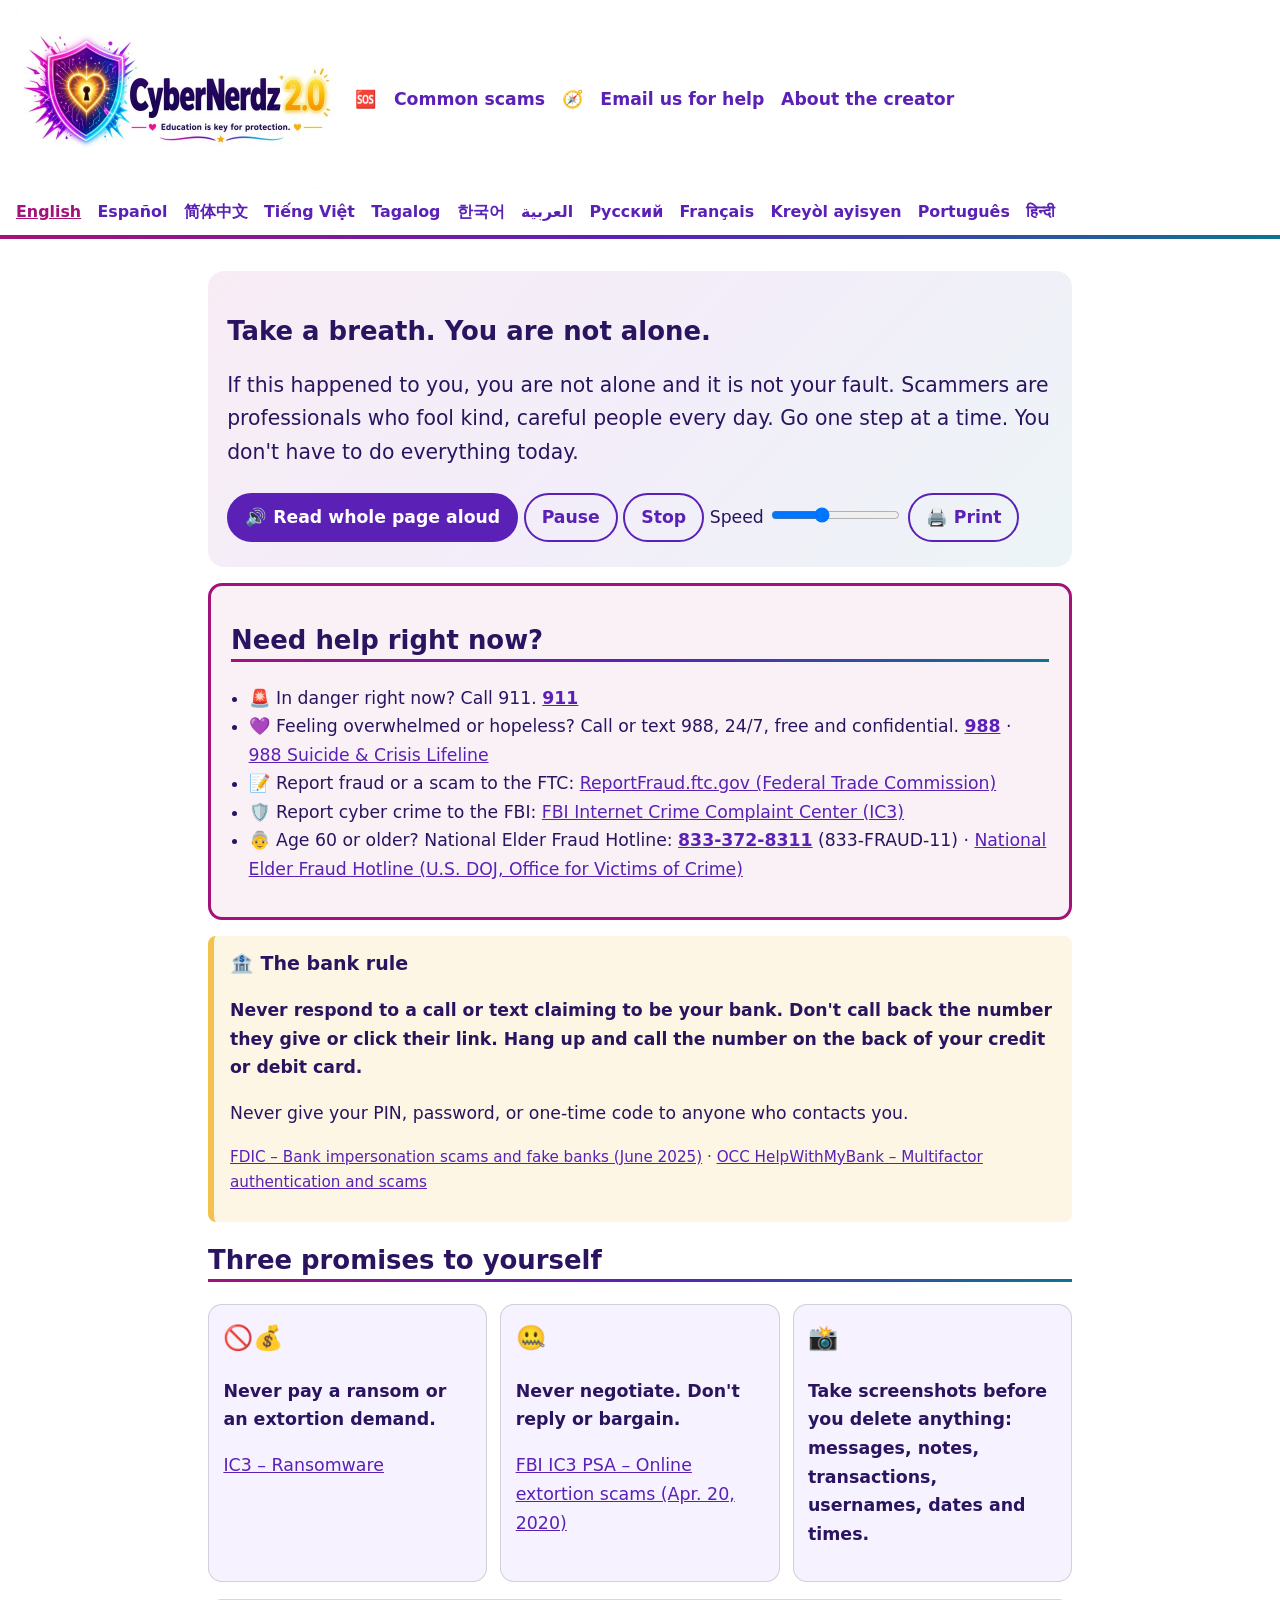
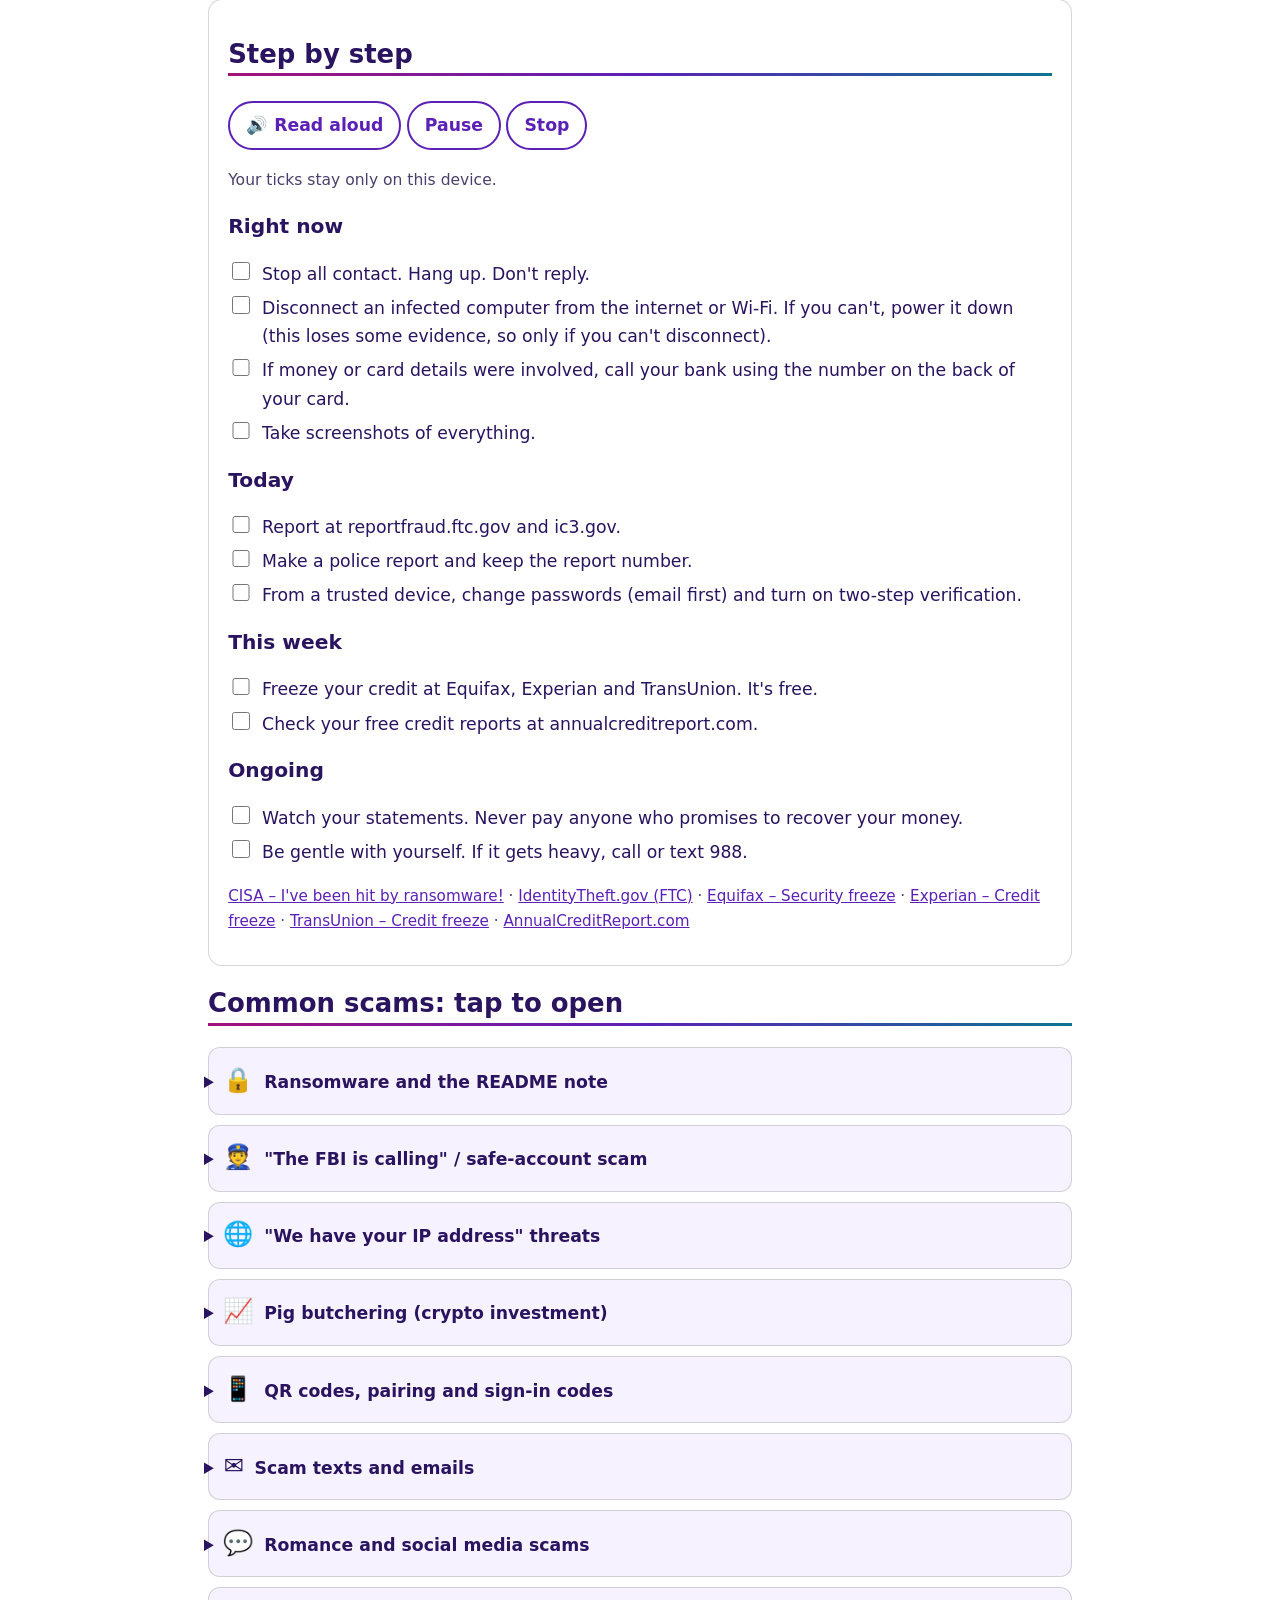
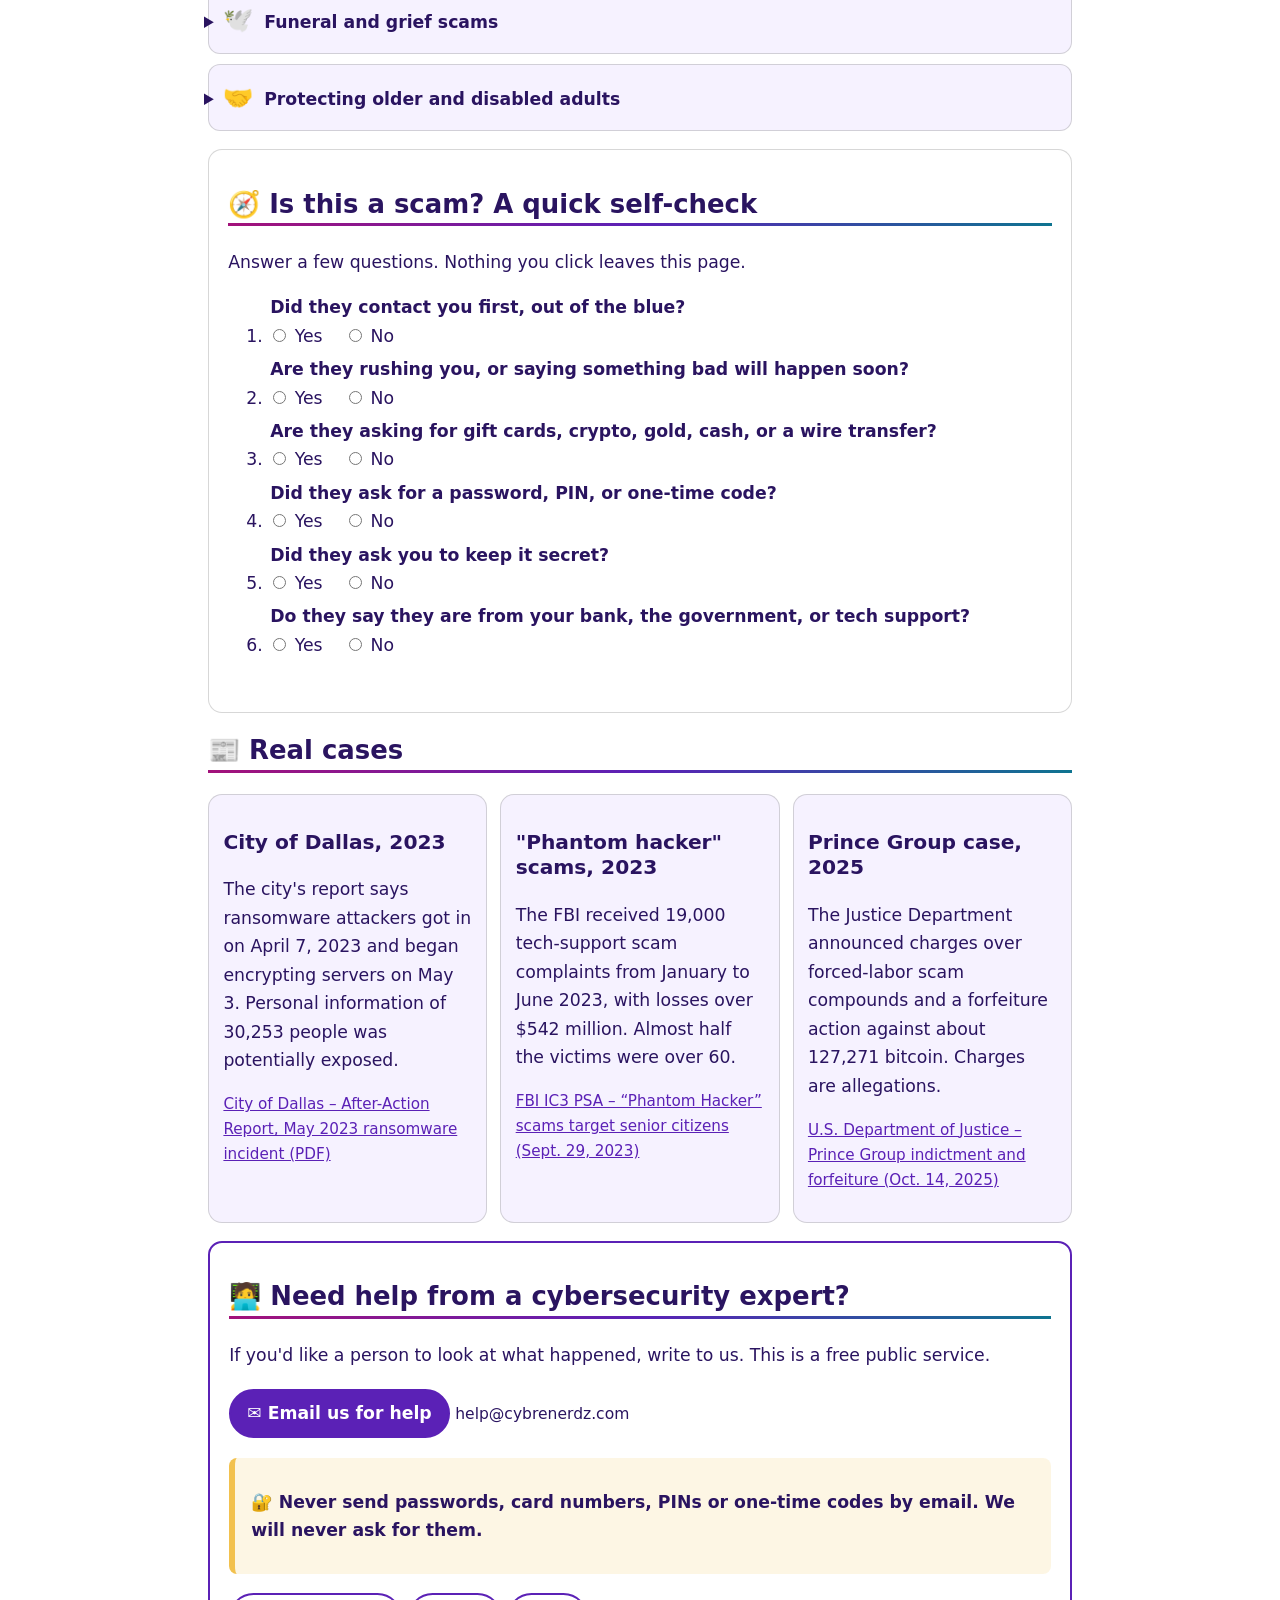
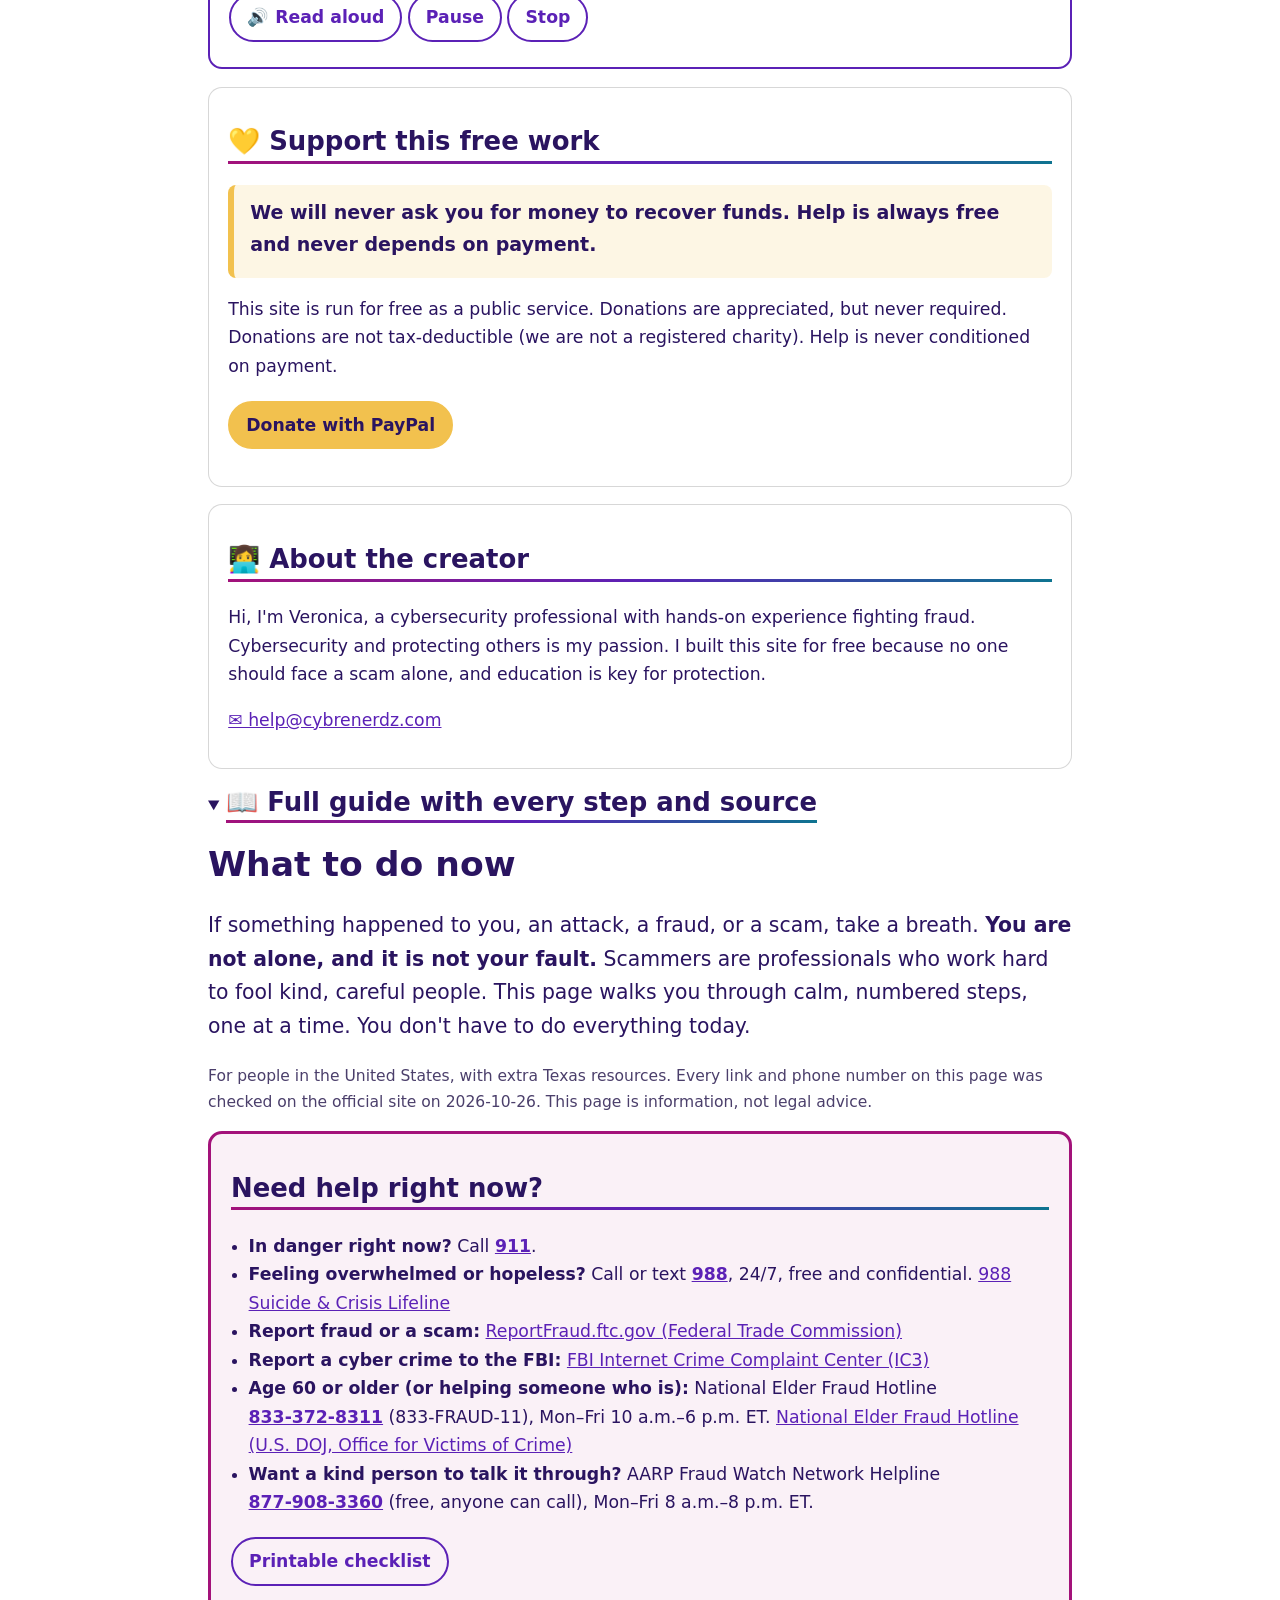
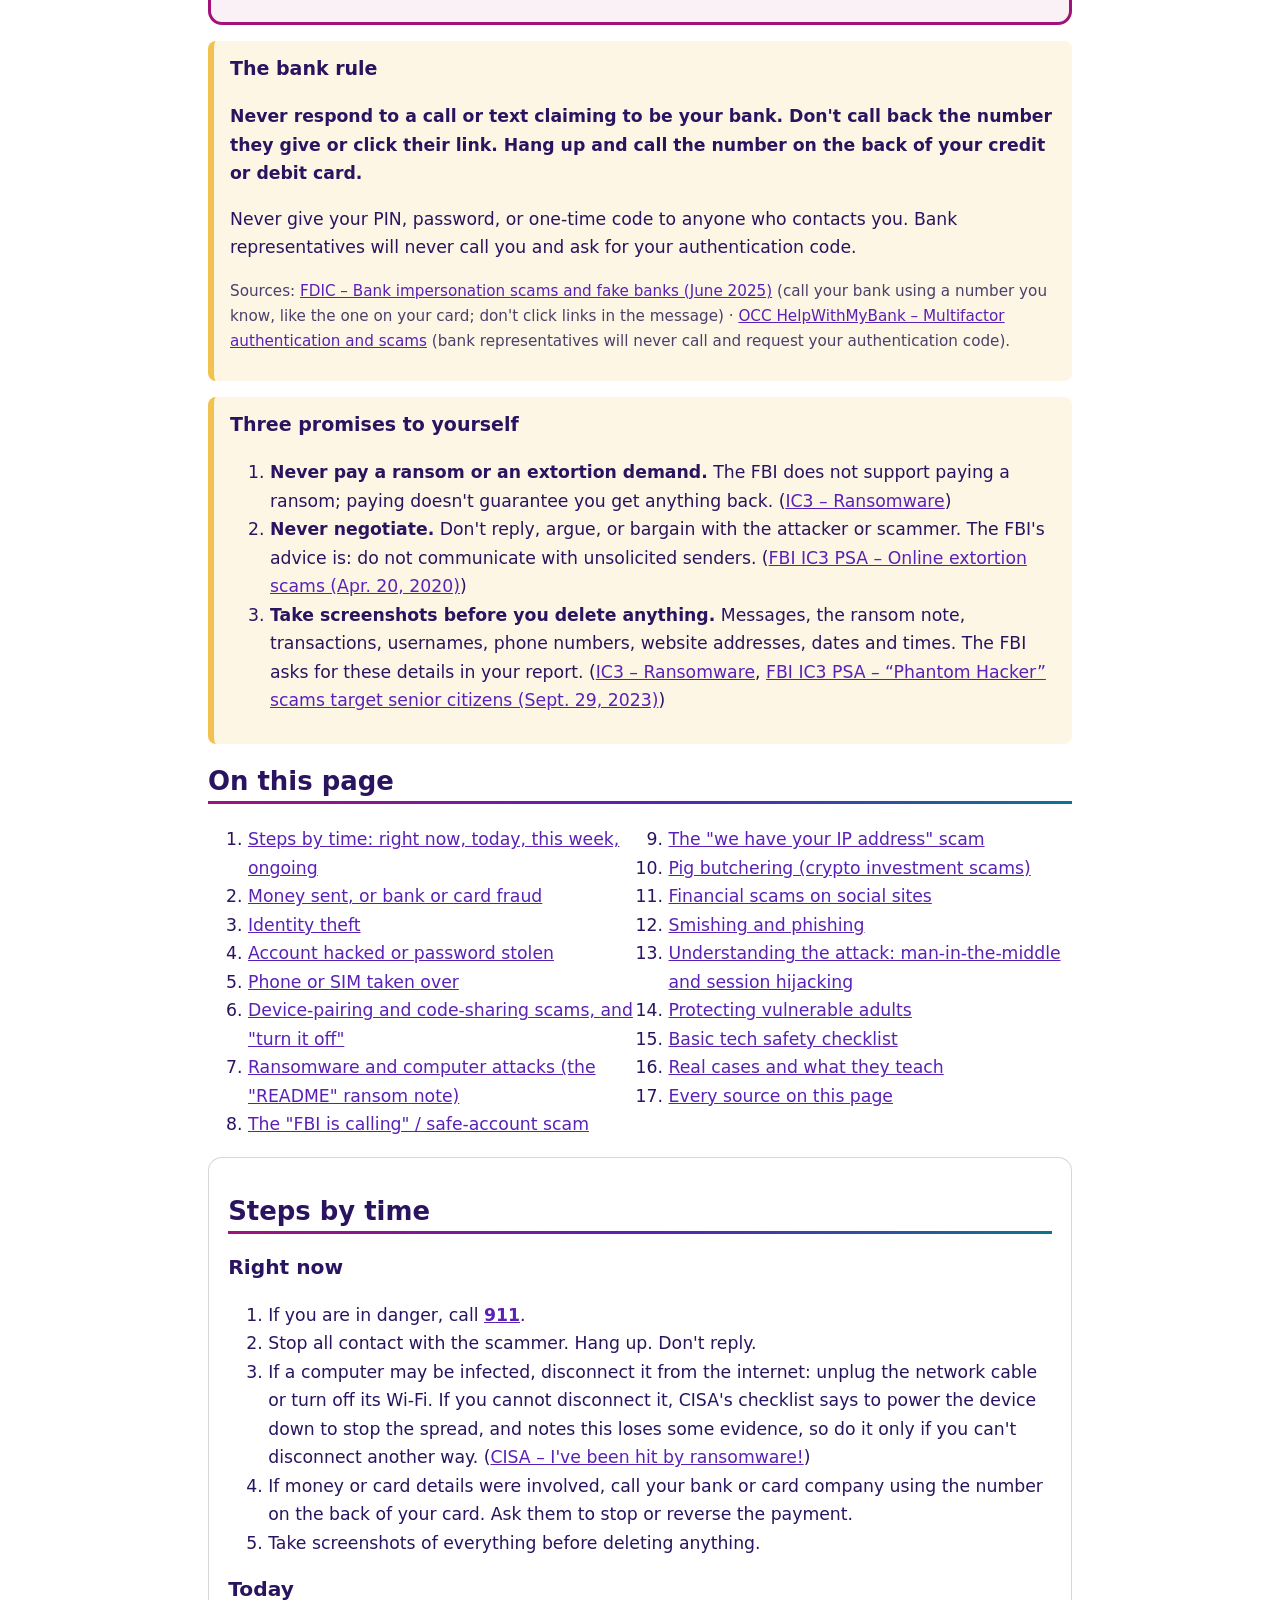
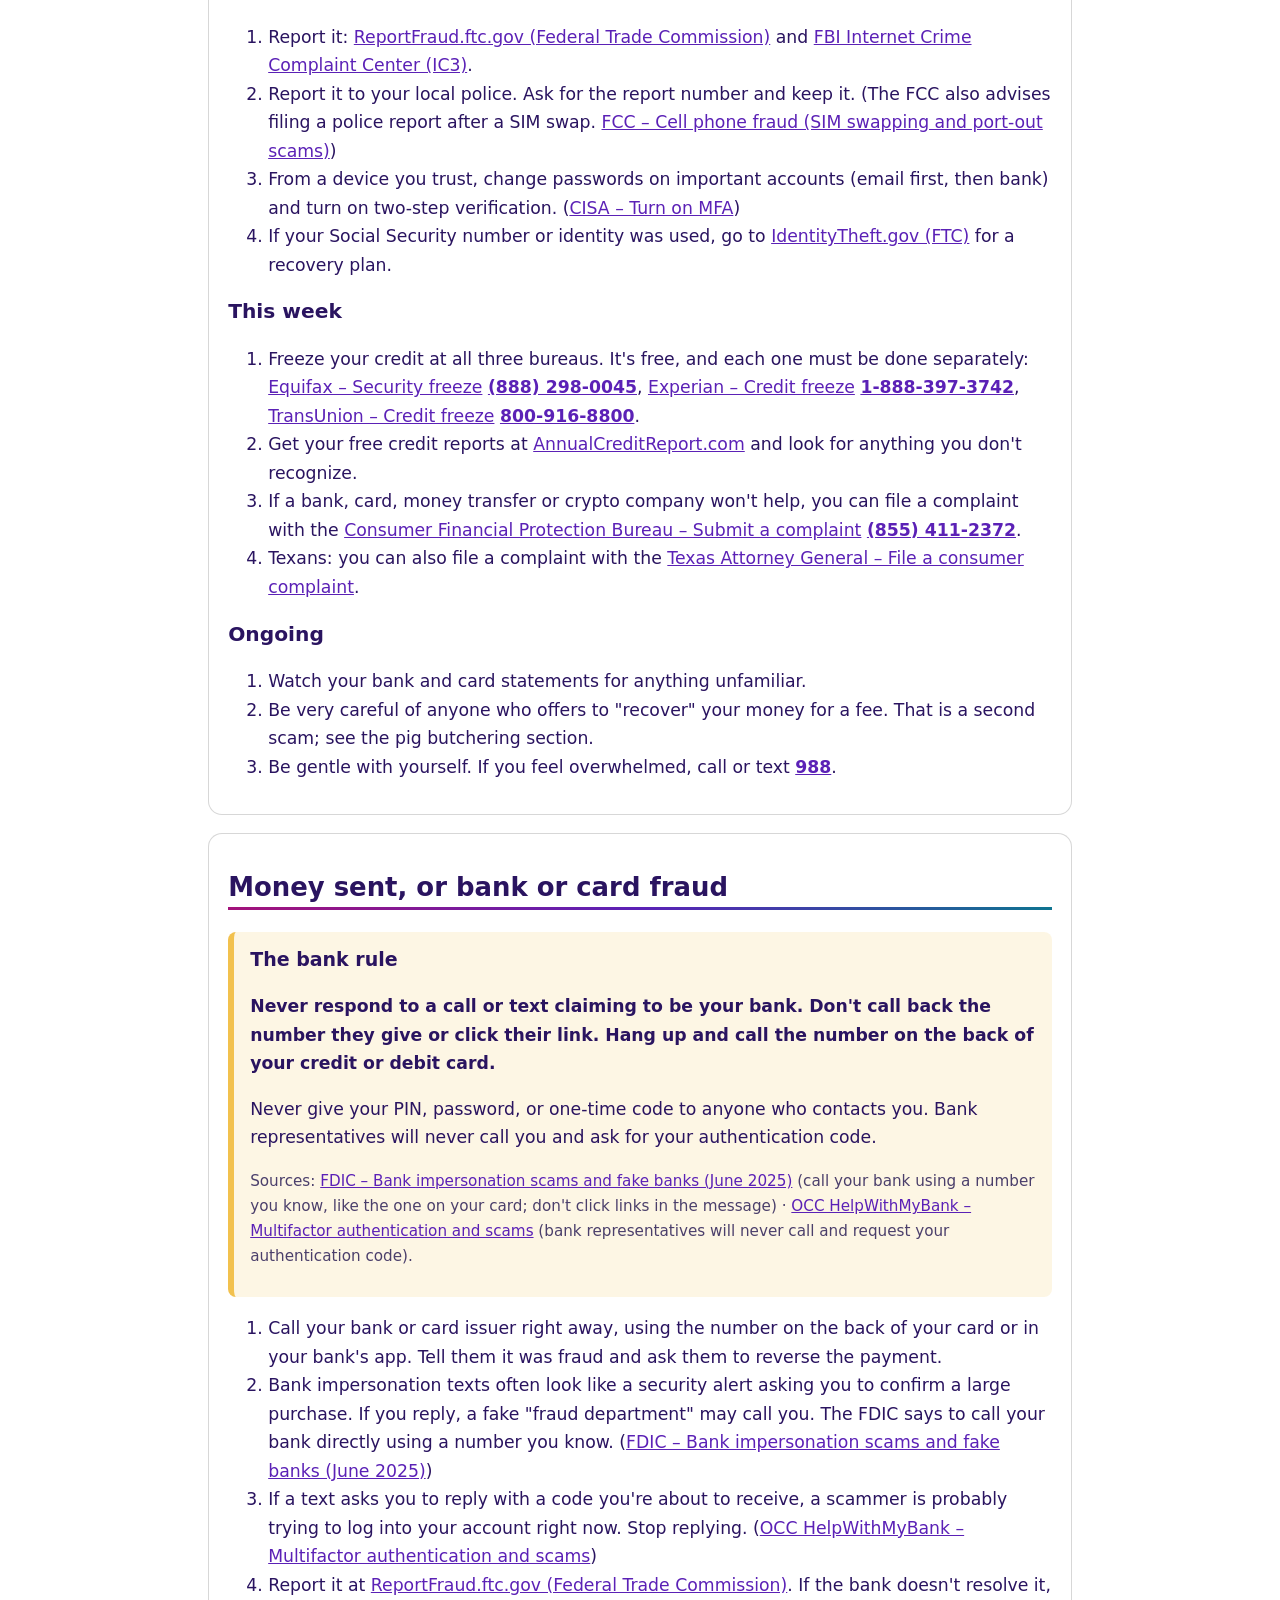
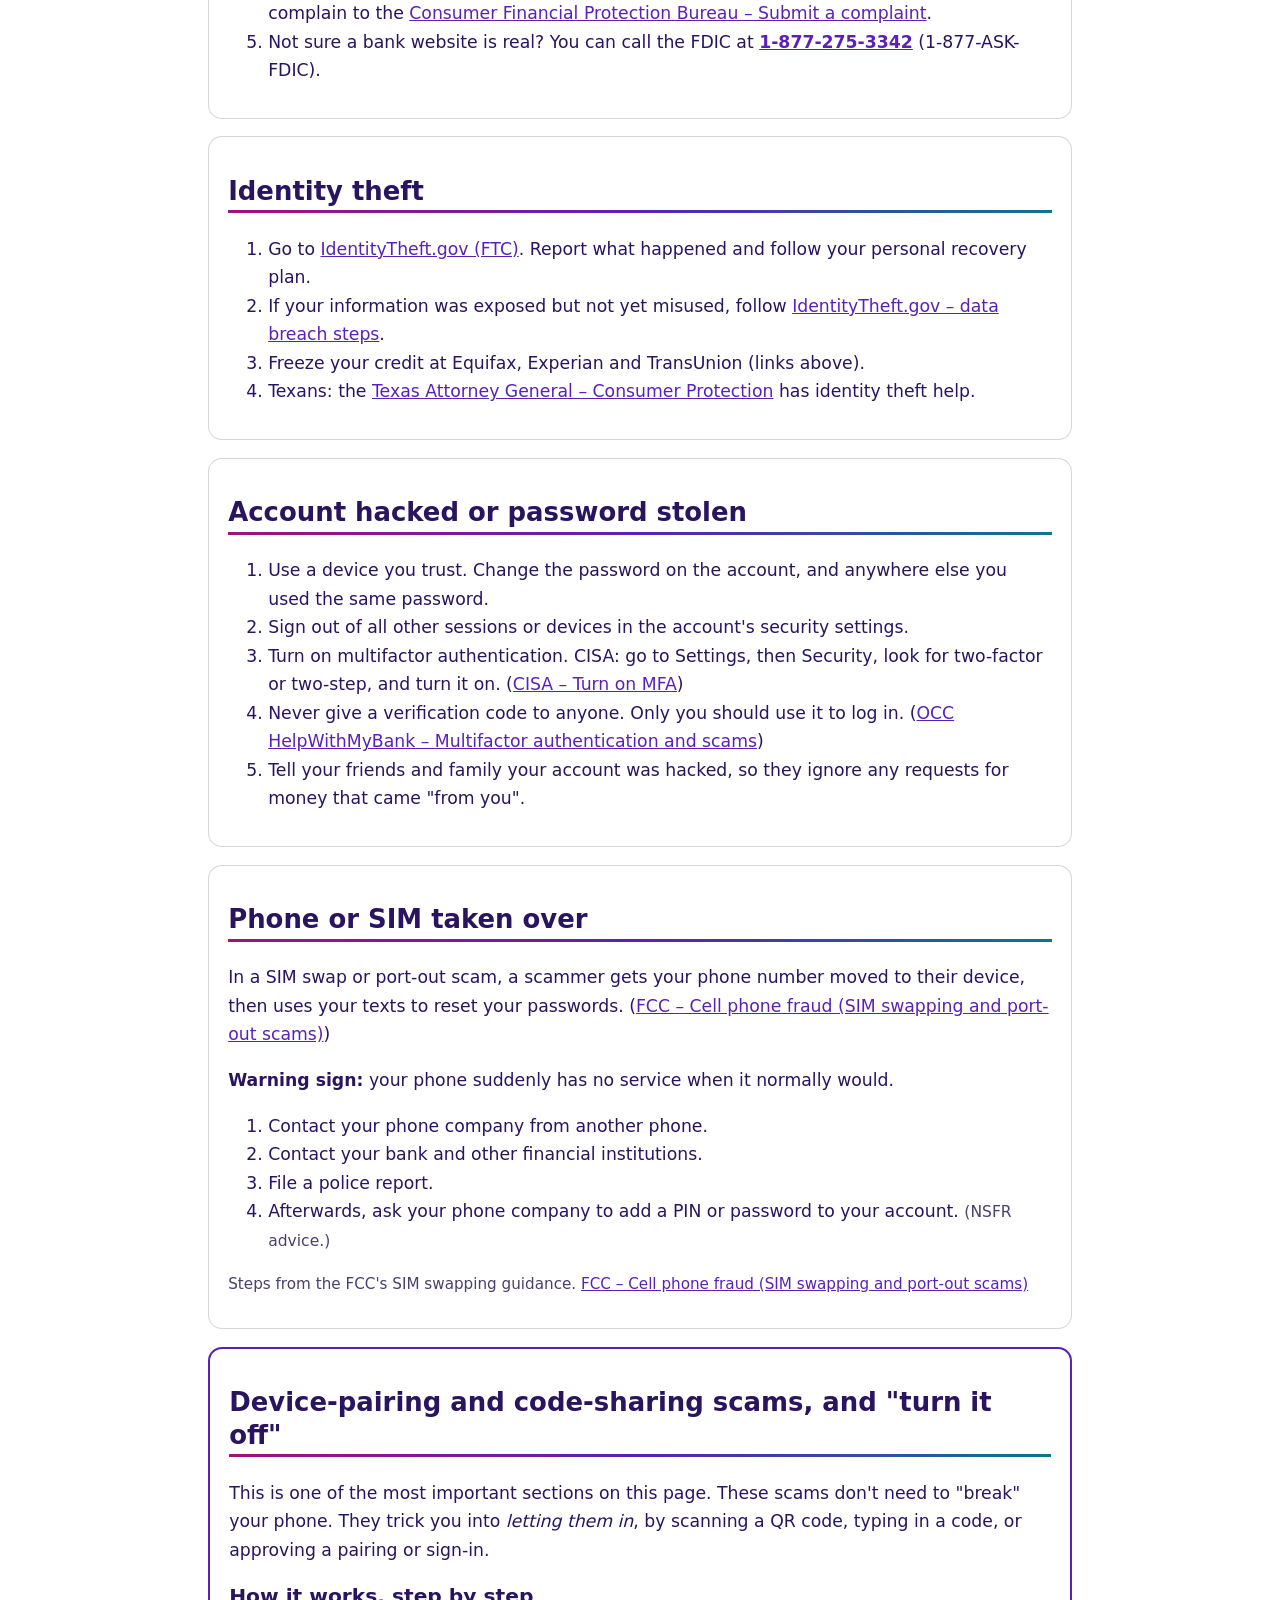
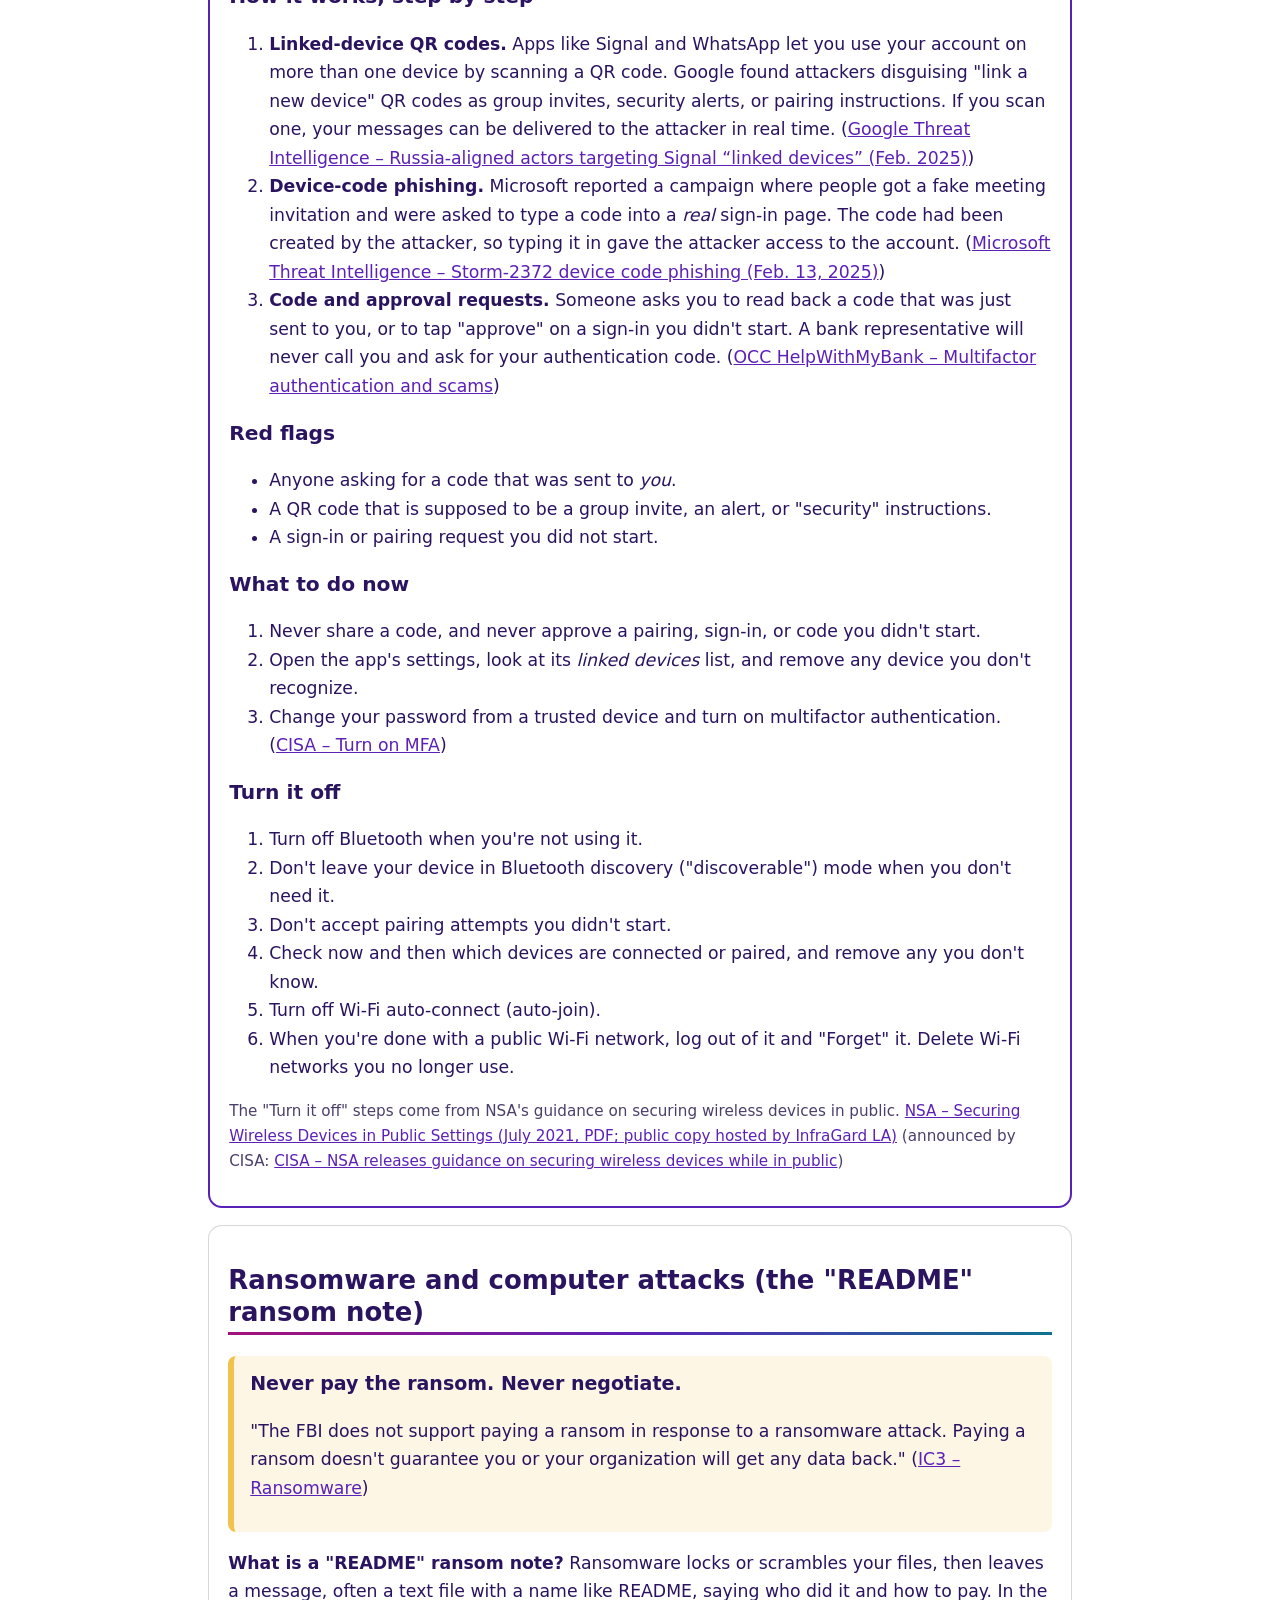
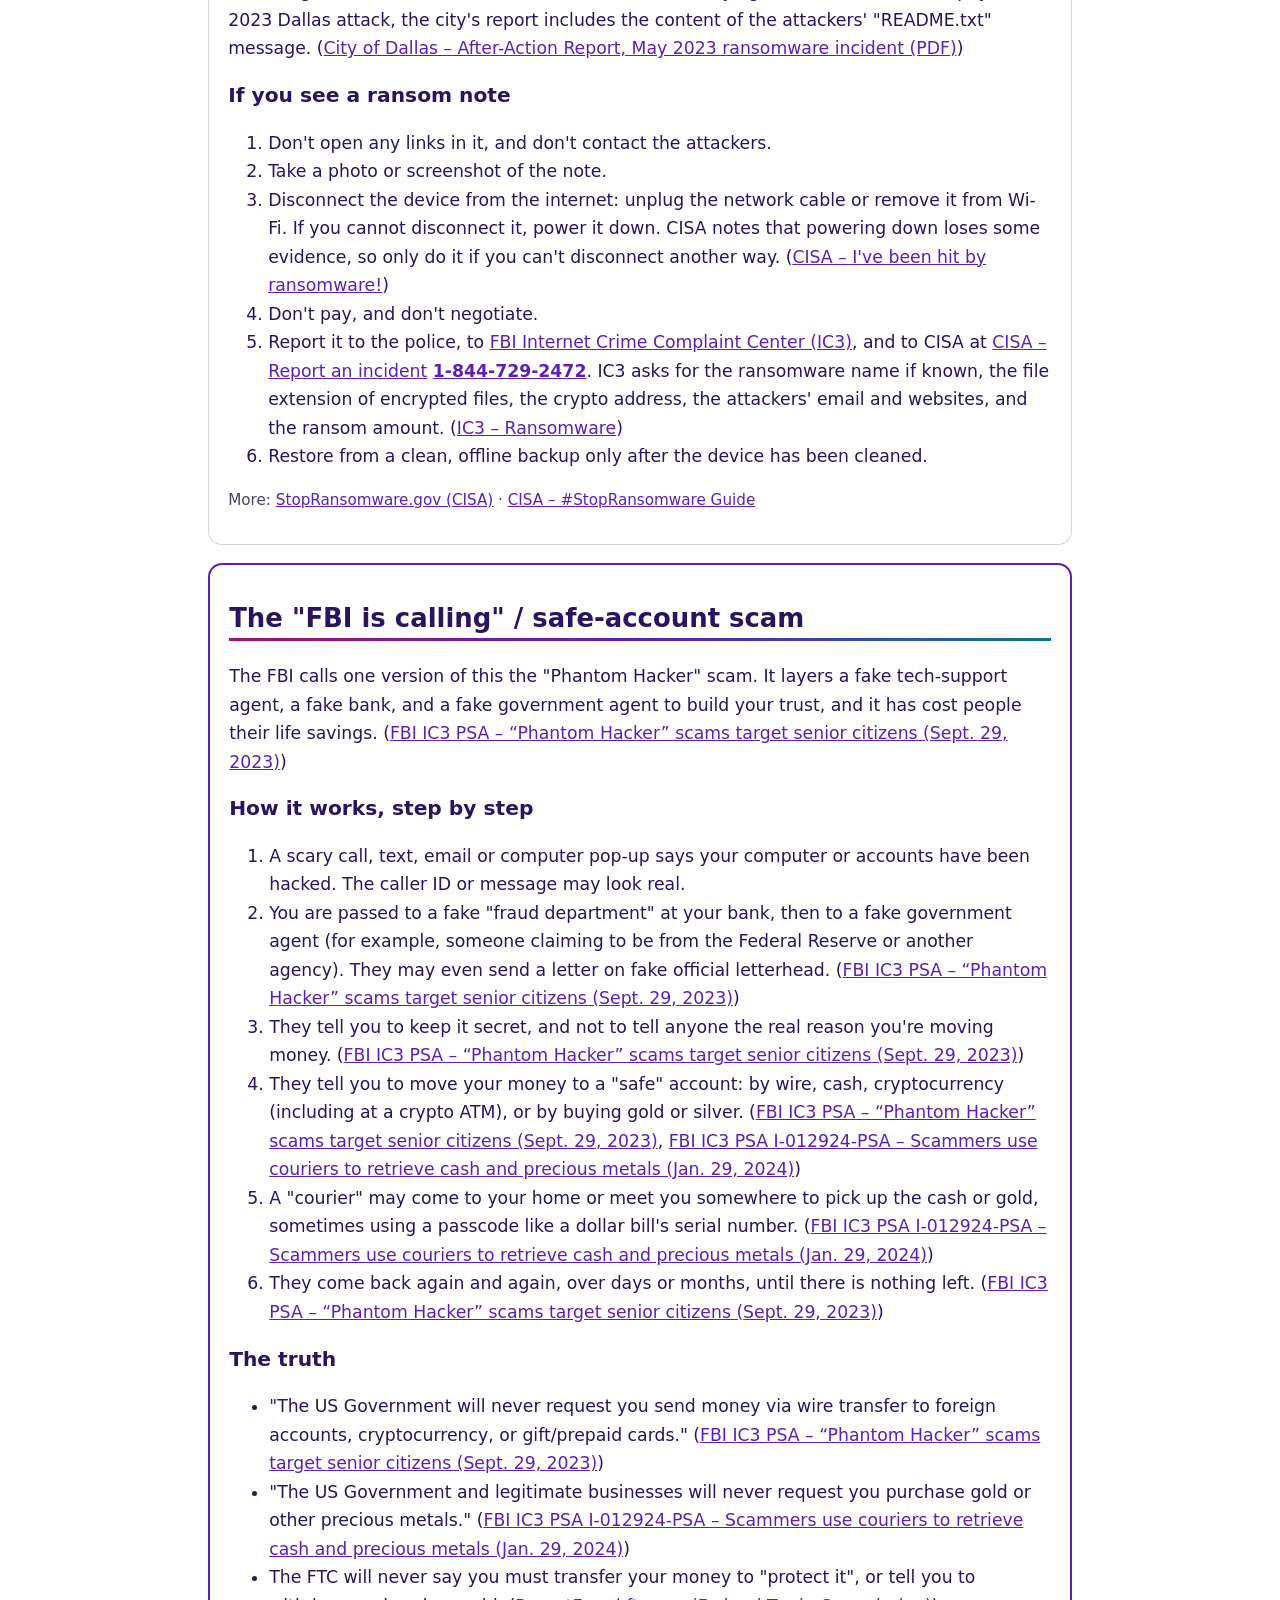
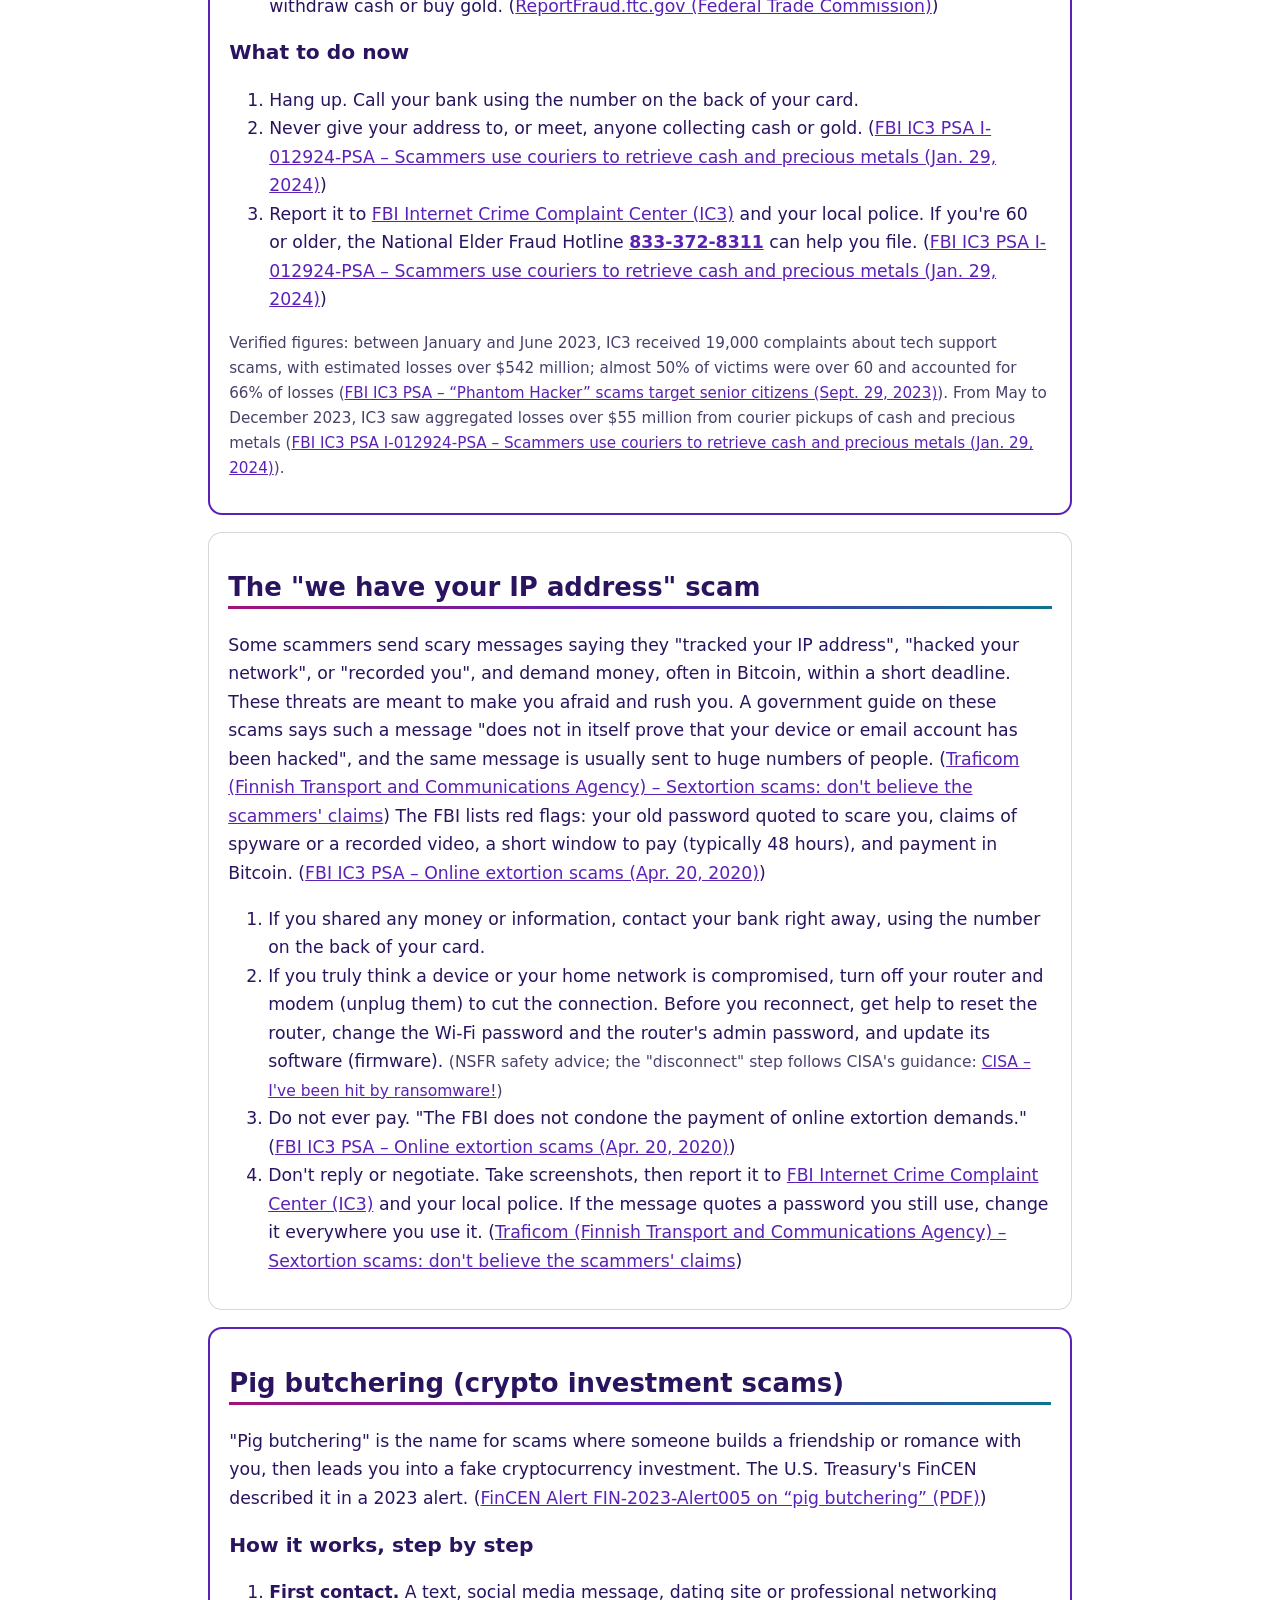
==== index.html @ c479982d "Publish the CyberNerdz 2.0 static site and Pages workflow. Co-authored-by: NereidaVela1 <NereidaVela" ====
<!doctype html>
<html lang="en" dir="ltr" data-voice="en-US"><head><meta charset="utf-8"><meta name="viewport" content="width=device-width, initial-scale=1">
<meta name="referrer" content="no-referrer">
<meta http-equiv="Content-Security-Policy" content="default-src 'none'; script-src 'self'; style-src 'self'; img-src 'self'; base-uri 'none'; form-action 'none'">
<title>What to do now after an attack, fraud or scam</title><link rel="stylesheet" href="style.css">
<link rel="icon" type="image/png" sizes="32x32" href="assets/favicon.png">
<link rel="icon" type="image/png" sizes="512x512" href="assets/favicon-512.png">
<link rel="apple-touch-icon" sizes="180x180" href="assets/favicon-180.png">
<script src="assets/site.js" defer></script></head><body><a class="skip-link" href="#main">Skip to content</a><header class="site"><a href="index.html" class="brand"><img src="assets/logo-640.jpg" alt="CyberNerdz 2.0 logo" width="320" height="180"></a><nav class="mainnav" aria-label="Site"><a href="#help-now">🆘</a> <a href="#scams">Common scams</a> <a href="#quiz">🧭</a> <a href="#expert">Email us for help</a> <a href="#about">About the creator</a></nav><nav class="langs" aria-label="Language / Idioma / 语言"><a href="index.html" lang="en" hreflang="en" aria-current="true">English</a> <a href="es/index.html" lang="es" hreflang="es">Español</a> <a href="zh/index.html" lang="zh" hreflang="zh">简体中文</a> <a href="vi/index.html" lang="vi" hreflang="vi">Tiếng Việt</a> <a href="tl/index.html" lang="tl" hreflang="tl">Tagalog</a> <a href="ko/index.html" lang="ko" hreflang="ko">한국어</a> <a href="ar/index.html" lang="ar" hreflang="ar">العربية</a> <a href="ru/index.html" lang="ru" hreflang="ru">Русский</a> <a href="fr/index.html" lang="fr" hreflang="fr">Français</a> <a href="ht/index.html" lang="ht" hreflang="ht">Kreyòl ayisyen</a> <a href="pt/index.html" lang="pt" hreflang="pt">Português</a> <a href="hi/index.html" lang="hi" hreflang="hi">हिन्दी</a></nav></header><main id="main"><section class="hero" id="top"><h1>Take a breath. You are not alone.</h1><p class="lead">If this happened to you, you are not alone and it is not your fault. Scammers are professionals who fool kind, careful people every day. Go one step at a time. You don&#x27;t have to do everything today.</p><div class="toolbar js-only" hidden><button type="button" class="btn btn-primary tts-page">🔊 Read whole page aloud</button> <button type="button" class="btn tts-pause">Pause</button> <button type="button" class="btn tts-stop">Stop</button> <label class="speed">Speed <input type="range" class="tts-rate" min="0.6" max="1.4" step="0.1" value="0.9" aria-label="Speed"></label> <button type="button" class="btn js-print">🖨️ Print</button></div><p class="tts-none" hidden>Read-aloud isn&#x27;t available in this browser. You can use your device&#x27;s built-in screen reader instead.</p></section>
<aside class="lifeline" id="help-now"><h2>Need help right now?</h2><ul><li>🚨 In danger right now? Call 911. <a class="tel" href="tel:911">911</a></li><li>💜 Feeling overwhelmed or hopeless? Call or text 988, 24/7, free and confidential. <a class="tel" href="tel:988">988</a> · <a class="src" href="https://988lifeline.org/" rel="noopener noreferrer" target="_blank">988 Suicide &amp; Crisis Lifeline</a></li><li>📝 Report fraud or a scam to the FTC: <a class="src" href="https://reportfraud.ftc.gov/" rel="noopener noreferrer" target="_blank">ReportFraud.ftc.gov (Federal Trade Commission)</a></li><li>🛡️ Report cyber crime to the FBI: <a class="src" href="https://www.ic3.gov/" rel="noopener noreferrer" target="_blank">FBI Internet Crime Complaint Center (IC3)</a></li><li>👵 Age 60 or older? National Elder Fraud Hotline: <a class="tel" href="tel:8333728311">833-372-8311</a> <span class="ltr">(833-FRAUD-11)</span> · <a class="src" href="https://ovc.ojp.gov/program/stop-elder-fraud/providing-help-restoring-hope" rel="noopener noreferrer" target="_blank">National Elder Fraud Hotline (U.S. DOJ, Office for Victims of Crime)</a></li></ul></aside>
<aside class="rule" id="bank-rule"><p class="rule-title">🏦 The bank rule</p><p><strong>Never respond to a call or text claiming to be your bank. Don&#x27;t call back the number they give or click their link. Hang up and call the number on the back of your credit or debit card.</strong></p><p>Never give your PIN, password, or one-time code to anyone who contacts you.</p><p class="cite"><a class="src" href="https://www.fdic.gov/consumer-resource-center/2025-06/bank-impersonation-scams-and-fake-banks" rel="noopener noreferrer" target="_blank">FDIC – Bank impersonation scams and fake banks (June 2025)</a> · <a class="src" href="https://www.helpwithmybank.gov/about/message-from-director/past-message-2021-july/index-past-message-2021-july.html" rel="noopener noreferrer" target="_blank">OCC HelpWithMyBank – Multifactor authentication and scams</a></p></aside>
<section class="promises" id="promises"><h2>Three promises to yourself</h2><div class="grid3"><div class="promise">🚫💰<p><strong>Never pay a ransom or an extortion demand.</strong></p><p class="cite"><a class="src" href="https://www.ic3.gov/CrimeInfo/Ransomware" rel="noopener noreferrer" target="_blank">IC3 – Ransomware</a></p></div><div class="promise">🤐<p><strong>Never negotiate. Don&#x27;t reply or bargain.</strong></p><p class="cite"><a class="src" href="https://www.ic3.gov/PSA/2020/PSA200420" rel="noopener noreferrer" target="_blank">FBI IC3 PSA – Online extortion scams (Apr. 20, 2020)</a></p></div><div class="promise">📸<p><strong>Take screenshots before you delete anything: messages, notes, transactions, usernames, dates and times.</strong></p></div></div></section>
<section class="card" id="steps"><h2>Step by step</h2><div class="tts js-only" data-target="#steps" hidden><button type="button" class="btn tts-play">🔊 Read aloud</button> <button type="button" class="btn tts-pause">Pause</button> <button type="button" class="btn tts-stop">Stop</button></div><p class="small muted">Your ticks stay only on this device.</p>
<h3>Right now</h3><ol class="steps tick">
<li><label><input type="checkbox" class="keep" data-key="en-s1"> <span>Stop all contact. Hang up. Don&#x27;t reply.</span></label></li>
<li><label><input type="checkbox" class="keep" data-key="en-s2"> <span>Disconnect an infected computer from the internet or Wi-Fi. If you can&#x27;t, power it down (this loses some evidence, so only if you can&#x27;t disconnect).</span></label></li>
<li><label><input type="checkbox" class="keep" data-key="en-s3"> <span>If money or card details were involved, call your bank using the number on the back of your card.</span></label></li>
<li><label><input type="checkbox" class="keep" data-key="en-s4"> <span>Take screenshots of everything.</span></label></li>
</ol>
<h3>Today</h3><ol class="steps tick">
<li><label><input type="checkbox" class="keep" data-key="en-s5"> <span>Report at reportfraud.ftc.gov and ic3.gov.</span></label></li>
<li><label><input type="checkbox" class="keep" data-key="en-s6"> <span>Make a police report and keep the report number.</span></label></li>
<li><label><input type="checkbox" class="keep" data-key="en-s7"> <span>From a trusted device, change passwords (email first) and turn on two-step verification.</span></label></li>
</ol>
<h3>This week</h3><ol class="steps tick">
<li><label><input type="checkbox" class="keep" data-key="en-s8"> <span>Freeze your credit at Equifax, Experian and TransUnion. It&#x27;s free.</span></label></li>
<li><label><input type="checkbox" class="keep" data-key="en-s9"> <span>Check your free credit reports at annualcreditreport.com.</span></label></li>
</ol>
<h3>Ongoing</h3><ol class="steps tick">
<li><label><input type="checkbox" class="keep" data-key="en-s10"> <span>Watch your statements. Never pay anyone who promises to recover your money.</span></label></li>
<li><label><input type="checkbox" class="keep" data-key="en-s11"> <span>Be gentle with yourself. If it gets heavy, call or text 988.</span></label></li>
</ol>
<p class="cite"><a class="src" href="https://www.cisa.gov/stopransomware/ive-been-hit-ransomware" rel="noopener noreferrer" target="_blank">CISA – I&#x27;ve been hit by ransomware!</a> · <a class="src" href="https://www.identitytheft.gov/" rel="noopener noreferrer" target="_blank">IdentityTheft.gov (FTC)</a> · <a class="src" href="https://www.equifax.com/personal/credit-report-services/credit-freeze/" rel="noopener noreferrer" target="_blank">Equifax – Security freeze</a> · <a class="src" href="https://www.experian.com/help/credit-freeze/" rel="noopener noreferrer" target="_blank">Experian – Credit freeze</a> · <a class="src" href="https://www.transunion.com/credit-freeze" rel="noopener noreferrer" target="_blank">TransUnion – Credit freeze</a> · <a class="src" href="https://www.annualcreditreport.com/" rel="noopener noreferrer" target="_blank">AnnualCreditReport.com</a></p></section>
<section id="scams"><h2>Common scams: tap to open</h2><div class="cards">
<details class="scard" id="scam-1"><summary><span class="ico" aria-hidden="true">🔒</span> Ransomware and the README note</summary><div><p>Don&#x27;t open links in the note. Don&#x27;t contact or pay. Screenshot it, disconnect the device, and report to the police, IC3 and CISA.</p><p class="cite"><a class="src" href="https://www.ic3.gov/CrimeInfo/Ransomware" rel="noopener noreferrer" target="_blank">IC3 – Ransomware</a> · <a class="src" href="https://www.cisa.gov/stopransomware/ive-been-hit-ransomware" rel="noopener noreferrer" target="_blank">CISA – I&#x27;ve been hit by ransomware!</a></p><div class="tts js-only" data-target="#scam-1" hidden><button type="button" class="btn tts-play">🔊 Read aloud</button> <button type="button" class="btn tts-pause">Pause</button> <button type="button" class="btn tts-stop">Stop</button></div></div></details>
<details class="scard" id="scam-2"><summary><span class="ico" aria-hidden="true">👮</span> &quot;The FBI is calling&quot; / safe-account scam</summary><div><p>The government never asks you to move money to a &quot;safe&quot; account, or for cash, gold, gift cards or crypto. Hang up and call the number on your card.</p><p class="cite"><a class="src" href="https://www.ic3.gov/PSA/2023/PSA230929" rel="noopener noreferrer" target="_blank">FBI IC3 PSA – “Phantom Hacker” scams target senior citizens (Sept. 29, 2023)</a> · <a class="src" href="https://www.ic3.gov/PSA/2024/PSA240129" rel="noopener noreferrer" target="_blank">FBI IC3 PSA I-012924-PSA – Scammers use couriers to retrieve cash and precious metals (Jan. 29, 2024)</a></p><div class="tts js-only" data-target="#scam-2" hidden><button type="button" class="btn tts-play">🔊 Read aloud</button> <button type="button" class="btn tts-pause">Pause</button> <button type="button" class="btn tts-stop">Stop</button></div></div></details>
<details class="scard" id="scam-3"><summary><span class="ico" aria-hidden="true">🌐</span> &quot;We have your IP address&quot; threats</summary><div><p>An IP address alone does not give anyone control of you or your device. It&#x27;s a scare tactic. Don&#x27;t pay, don&#x27;t reply, screenshot and report.</p><p class="cite"><a class="src" href="https://www.ic3.gov/PSA/2020/PSA200420" rel="noopener noreferrer" target="_blank">FBI IC3 PSA – Online extortion scams (Apr. 20, 2020)</a> · <a class="src" href="https://traficom.fi/en/everyday-information-security/sextortion-scams-dont-believe-scammers-claims" rel="noopener noreferrer" target="_blank">Traficom (Finnish Transport and Communications Agency) – Sextortion scams: don&#x27;t believe the scammers&#x27; claims</a></p><div class="tts js-only" data-target="#scam-3" hidden><button type="button" class="btn tts-play">🔊 Read aloud</button> <button type="button" class="btn tts-pause">Pause</button> <button type="button" class="btn tts-stop">Stop</button></div></div></details>
<details class="scard" id="scam-4"><summary><span class="ico" aria-hidden="true">📈</span> Pig butchering (crypto investment)</summary><div><p>A friendly stranger leads you to a fake platform with fake gains, then demands &quot;taxes&quot; or &quot;fees&quot; to withdraw. Stop paying and report.</p><p class="cite"><a class="src" href="https://www.fincen.gov/sites/default/files/shared/FinCEN_Alert_Pig_Butchering_FINAL_508c.pdf" rel="noopener noreferrer" target="_blank">FinCEN Alert FIN-2023-Alert005 on “pig butchering” (PDF)</a> · <a class="src" href="https://www.justice.gov/opa/pr/chairman-prince-group-indicted-operating-cambodian-forced-labor-scam-compounds-engaged" rel="noopener noreferrer" target="_blank">U.S. Department of Justice – Prince Group indictment and forfeiture (Oct. 14, 2025)</a></p><div class="tts js-only" data-target="#scam-4" hidden><button type="button" class="btn tts-play">🔊 Read aloud</button> <button type="button" class="btn tts-pause">Pause</button> <button type="button" class="btn tts-stop">Stop</button></div></div></details>
<details class="scard" id="scam-5"><summary><span class="ico" aria-hidden="true">📱</span> QR codes, pairing and sign-in codes</summary><div><p>Never scan a &quot;group invite&quot; QR code you didn&#x27;t expect, never share a code, never approve a sign-in you didn&#x27;t start. Remove unknown linked devices.</p><p class="cite"><a class="src" href="https://cloud.google.com/blog/topics/threat-intelligence/russia-targeting-signal-messenger" rel="noopener noreferrer" target="_blank">Google Threat Intelligence – Russia-aligned actors targeting Signal “linked devices” (Feb. 2025)</a> · <a class="src" href="https://www.microsoft.com/en-us/security/blog/2025/02/13/storm-2372-conducts-device-code-phishing-campaign/" rel="noopener noreferrer" target="_blank">Microsoft Threat Intelligence – Storm-2372 device code phishing (Feb. 13, 2025)</a></p><div class="tts js-only" data-target="#scam-5" hidden><button type="button" class="btn tts-play">🔊 Read aloud</button> <button type="button" class="btn tts-pause">Pause</button> <button type="button" class="btn tts-stop">Stop</button></div></div></details>
<details class="scard" id="scam-6"><summary><span class="ico" aria-hidden="true">✉️</span> Scam texts and emails</summary><div><p>Don&#x27;t click. Check in the official app. Forward texts to 7726 and emails to reportphishing@apwg.org.</p><p class="cite"><a class="src" href="https://www.uspis.gov/news/scam-article/smishing" rel="noopener noreferrer" target="_blank">U.S. Postal Inspection Service – Smishing: package tracking text scams</a> · <a class="src" href="https://apwg.org/reportphishing/" rel="noopener noreferrer" target="_blank">Anti-Phishing Working Group – Report phishing emails</a></p><div class="tts js-only" data-target="#scam-6" hidden><button type="button" class="btn tts-play">🔊 Read aloud</button> <button type="button" class="btn tts-pause">Pause</button> <button type="button" class="btn tts-stop">Stop</button></div></div></details>
<details class="scard" id="scam-7"><summary><span class="ico" aria-hidden="true">💬</span> Romance and social media scams</summary><div><p>Someone you&#x27;ve never met in person asks for money or an investment. Stop sending money and talk to someone you trust.</p><p class="cite"><a class="src" href="https://reportfraud.ftc.gov/" rel="noopener noreferrer" target="_blank">ReportFraud.ftc.gov (Federal Trade Commission)</a> · <a class="src" href="https://www.ic3.gov/" rel="noopener noreferrer" target="_blank">FBI Internet Crime Complaint Center (IC3)</a></p><div class="tts js-only" data-target="#scam-7" hidden><button type="button" class="btn tts-play">🔊 Read aloud</button> <button type="button" class="btn tts-pause">Pause</button> <button type="button" class="btn tts-stop">Stop</button></div></div></details>
<details class="scard" id="scam-8"><summary><span class="ico" aria-hidden="true">🕊️</span> Funeral and grief scams</summary><div><p>We are so sorry for your loss. A funeral home won&#x27;t charge a fee just to watch a service. Ask the funeral home directly for the real link.</p><p class="cite"><a class="src" href="https://www.wgem.com/2024/01/24/scammers-target-grieving-families-with-fake-facebook-pages/" rel="noopener noreferrer" target="_blank">WGEM News – BBB warns of fake funeral livestream pages (Jan. 2024)</a></p><div class="tts js-only" data-target="#scam-8" hidden><button type="button" class="btn tts-play">🔊 Read aloud</button> <button type="button" class="btn tts-pause">Pause</button> <button type="button" class="btn tts-stop">Stop</button></div></div></details>
<details class="scard" id="scam-9"><summary><span class="ico" aria-hidden="true">🤝</span> Protecting older and disabled adults</summary><div><p>Texas Abuse Hotline 1-800-252-5400 or txabusehotline.org. Elder Fraud Hotline 833-FRAUD-11.</p><p class="cite"><a class="src" href="https://www.dfps.texas.gov/Contact_Us/report_abuse.asp" rel="noopener noreferrer" target="_blank">Texas Abuse Hotline (Texas DFPS – Adult Protective Services)</a> · <a class="src" href="https://ovc.ojp.gov/program/stop-elder-fraud/providing-help-restoring-hope" rel="noopener noreferrer" target="_blank">National Elder Fraud Hotline (U.S. DOJ, Office for Victims of Crime)</a></p><div class="tts js-only" data-target="#scam-9" hidden><button type="button" class="btn tts-play">🔊 Read aloud</button> <button type="button" class="btn tts-pause">Pause</button> <button type="button" class="btn tts-stop">Stop</button></div></div></details>
</div></section>
<section class="card quiz" id="quiz"><h2>🧭 Is this a scam? A quick self-check</h2><p>Answer a few questions. Nothing you click leaves this page.</p><noscript><p class="small">(Read-aloud isn&#x27;t available in this browser. You can use your device&#x27;s built-in screen reader instead.)</p></noscript><ol>
<li><fieldset><legend>Did they contact you first, out of the blue?</legend><label><input type="radio" name="q0" value="1"> Yes</label> <label><input type="radio" name="q0" value="0"> No</label></fieldset></li>
<li><fieldset><legend>Are they rushing you, or saying something bad will happen soon?</legend><label><input type="radio" name="q1" value="1"> Yes</label> <label><input type="radio" name="q1" value="0"> No</label></fieldset></li>
<li><fieldset><legend>Are they asking for gift cards, crypto, gold, cash, or a wire transfer?</legend><label><input type="radio" name="q2" value="1"> Yes</label> <label><input type="radio" name="q2" value="0"> No</label></fieldset></li>
<li><fieldset><legend>Did they ask for a password, PIN, or one-time code?</legend><label><input type="radio" name="q3" value="1"> Yes</label> <label><input type="radio" name="q3" value="0"> No</label></fieldset></li>
<li><fieldset><legend>Did they ask you to keep it secret?</legend><label><input type="radio" name="q4" value="1"> Yes</label> <label><input type="radio" name="q4" value="0"> No</label></fieldset></li>
<li><fieldset><legend>Do they say they are from your bank, the government, or tech support?</legend><label><input type="radio" name="q5" value="1"> Yes</label> <label><input type="radio" name="q5" value="0"> No</label></fieldset></li>
</ol><div class="quiz-out" aria-live="polite" data-r0="No warning signs from these questions. Still, if anything feels off, stop and check with someone you trust." data-r1="Be careful: there is at least one warning sign. Stop and verify using a phone number or app you already know." data-r2="This looks like a scam. Stop contact, don&#x27;t pay, and use the steps on this page."></div></section>
<section id="cases"><h2>📰 Real cases</h2><div class="grid3">
<article class="story"><h3>City of Dallas, 2023</h3><p>The city&#x27;s report says ransomware attackers got in on April 7, 2023 and began encrypting servers on May 3. Personal information of 30,253 people was potentially exposed.</p><p class="cite"><a class="src" href="https://dallascityhall.com/departments/ciservices/DCH%20Documents/dallas-after-action-review-slideshow-of-ransomware-attack.pdf" rel="noopener noreferrer" target="_blank">City of Dallas – After-Action Report, May 2023 ransomware incident (PDF)</a></p></article>
<article class="story"><h3>&quot;Phantom hacker&quot; scams, 2023</h3><p>The FBI received 19,000 tech-support scam complaints from January to June 2023, with losses over $542 million. Almost half the victims were over 60.</p><p class="cite"><a class="src" href="https://www.ic3.gov/PSA/2023/PSA230929" rel="noopener noreferrer" target="_blank">FBI IC3 PSA – “Phantom Hacker” scams target senior citizens (Sept. 29, 2023)</a></p></article>
<article class="story"><h3>Prince Group case, 2025</h3><p>The Justice Department announced charges over forced-labor scam compounds and a forfeiture action against about 127,271 bitcoin. Charges are allegations.</p><p class="cite"><a class="src" href="https://www.justice.gov/opa/pr/chairman-prince-group-indicted-operating-cambodian-forced-labor-scam-compounds-engaged" rel="noopener noreferrer" target="_blank">U.S. Department of Justice – Prince Group indictment and forfeiture (Oct. 14, 2025)</a></p></article>
</div></section>
<section class="card feature" id="expert"><h2>🧑‍💻 Need help from a cybersecurity expert?</h2><p>If you&#x27;d like a person to look at what happened, write to us. This is a free public service.</p><p><a class="btn btn-primary" href="mailto:help@cybrenerdz.com?subject=Help%20request">✉️ Email us for help</a> <span class="small">help@cybrenerdz.com</span></p><aside class="rule"><p>🔐 <strong>Never send passwords, card numbers, PINs or one-time codes by email. We will never ask for them.</strong></p></aside><div class="tts js-only" data-target="#expert" hidden><button type="button" class="btn tts-play">🔊 Read aloud</button> <button type="button" class="btn tts-pause">Pause</button> <button type="button" class="btn tts-stop">Stop</button></div></section>
<section class="card" id="support"><h2>💛 Support this free work</h2><aside class="rule"><p class="rule-title">We will never ask you for money to recover funds. Help is always free and never depends on payment.</p></aside><p>This site is run for free as a public service. Donations are appreciated, but never required. Donations are not tax-deductible (we are not a registered charity). Help is never conditioned on payment.</p><p><a class="btn btn-gold" href="https://www.paypal.com/donate?business=help%40cybrenerdz.com&amp;currency_code=USD" rel="noopener noreferrer" target="_blank">Donate with PayPal</a></p></section>
<section class="card about" id="about"><h2>👩‍💻 About the creator</h2><p>Hi, I&#x27;m Veronica, a cybersecurity professional with hands-on experience fighting fraud. Cybersecurity and protecting others is my passion. I built this site for free because no one should face a scam alone, and education is key for protection.</p><p><a href="mailto:help@cybrenerdz.com?subject=Help%20request">✉️ help@cybrenerdz.com</a></p></section>
<details class="guide" id="guide" open><summary><h2>📖 Full guide with every step and source</h2></summary>
<div class="wtd">
<header class="wtd-hero">
<h1>What to do now</h1>
<p class="lead">If something happened to you, an attack, a fraud, or a scam, take a breath. <strong>You are not alone, and it is not your fault.</strong> Scammers are professionals who work hard to fool kind, careful people. This page walks you through calm, numbered steps, one at a time. You don't have to do everything today.</p>
<p class="small muted">For people in the United States, with extra Texas resources. Every link and phone number on this page was checked on the official site on 2026-10-26. This page is information, not legal advice.</p>
</header>

<aside class="lifeline" id="help-now" aria-labelledby="help-now-h">
<h2 id="help-now-h">Need help right now?</h2>
<ul>
<li><strong>In danger right now?</strong> Call <a class="tel" href="tel:911">911</a>.</li>
<li><strong>Feeling overwhelmed or hopeless?</strong> Call or text <a class="tel" href="tel:988">988</a>, 24/7, free and confidential. <a class="src" href="https://988lifeline.org/" rel="noopener noreferrer" target="_blank">988 Suicide &amp; Crisis Lifeline</a></li>
<li><strong>Report fraud or a scam:</strong> <a class="src" href="https://reportfraud.ftc.gov/" rel="noopener noreferrer" target="_blank">ReportFraud.ftc.gov (Federal Trade Commission)</a></li>
<li><strong>Report a cyber crime to the FBI:</strong> <a class="src" href="https://www.ic3.gov/" rel="noopener noreferrer" target="_blank">FBI Internet Crime Complaint Center (IC3)</a></li>
<li><strong>Age 60 or older (or helping someone who is):</strong> National Elder Fraud Hotline <a class="tel" href="tel:8333728311">833-372-8311</a> (833-FRAUD-11), Mon–Fri 10 a.m.–6 p.m. ET. <a class="src" href="https://ovc.ojp.gov/program/stop-elder-fraud/providing-help-restoring-hope" rel="noopener noreferrer" target="_blank">National Elder Fraud Hotline (U.S. DOJ, Office for Victims of Crime)</a></li>
<li><strong>Want a kind person to talk it through?</strong> AARP Fraud Watch Network Helpline <a class="tel" href="tel:8779083360">877-908-3360</a> (free, anyone can call), Mon–Fri 8 a.m.–8 p.m. ET.</li>
</ul>
<p><a class="btn" href="checklist.html">Printable checklist</a></p>
</aside>

<aside class="rule" role="note" aria-label="Important rule">
<p class="rule-title">The bank rule</p>
<p><strong>Never respond to a call or text claiming to be your bank. Don't call back the number they give or click their link. Hang up and call the number on the back of your credit or debit card.</strong></p>
<p>Never give your PIN, password, or one-time code to anyone who contacts you. Bank representatives will never call you and ask for your authentication code.</p>
<p class="cite">Sources: <a class="src" href="https://www.fdic.gov/consumer-resource-center/2025-06/bank-impersonation-scams-and-fake-banks" rel="noopener noreferrer" target="_blank">FDIC – Bank impersonation scams and fake banks (June 2025)</a> (call your bank using a number you know, like the one on your card; don't click links in the message) · <a class="src" href="https://www.helpwithmybank.gov/about/message-from-director/past-message-2021-july/index-past-message-2021-july.html" rel="noopener noreferrer" target="_blank">OCC HelpWithMyBank – Multifactor authentication and scams</a> (bank representatives will never call and request your authentication code).</p>
</aside>

<aside class="rule" role="note"><p class="rule-title">Three promises to yourself</p>
<ol><li><strong>Never pay a ransom or an extortion demand.</strong> The FBI does not support paying a ransom; paying doesn't guarantee you get anything back. (<a class="src" href="https://www.ic3.gov/CrimeInfo/Ransomware" rel="noopener noreferrer" target="_blank">IC3 – Ransomware</a>)</li>
<li><strong>Never negotiate.</strong> Don't reply, argue, or bargain with the attacker or scammer. The FBI's advice is: do not communicate with unsolicited senders. (<a class="src" href="https://www.ic3.gov/PSA/2020/PSA200420" rel="noopener noreferrer" target="_blank">FBI IC3 PSA – Online extortion scams (Apr. 20, 2020)</a>)</li>
<li><strong>Take screenshots before you delete anything.</strong> Messages, the ransom note, transactions, usernames, phone numbers, website addresses, dates and times. The FBI asks for these details in your report. (<a class="src" href="https://www.ic3.gov/CrimeInfo/Ransomware" rel="noopener noreferrer" target="_blank">IC3 – Ransomware</a>, <a class="src" href="https://www.ic3.gov/PSA/2023/PSA230929" rel="noopener noreferrer" target="_blank">FBI IC3 PSA – “Phantom Hacker” scams target senior citizens (Sept. 29, 2023)</a>)</li></ol></aside>

<nav class="toc" aria-label="On this page"><h2>On this page</h2><ol>
<li><a href="#timeline">Steps by time: right now, today, this week, ongoing</a></li>
<li><a href="#money">Money sent, or bank or card fraud</a></li>
<li><a href="#identity">Identity theft</a></li>
<li><a href="#hacked">Account hacked or password stolen</a></li>
<li><a href="#phone">Phone or SIM taken over</a></li>
<li><a href="#pairing">Device-pairing and code-sharing scams, and "turn it off"</a></li>
<li><a href="#ransomware">Ransomware and computer attacks (the "README" ransom note)</a></li>
<li><a href="#safe-account">The "FBI is calling" / safe-account scam</a></li>
<li><a href="#ip-scam">The "we have your IP address" scam</a></li>
<li><a href="#pig">Pig butchering (crypto investment scams)</a></li>
<li><a href="#social">Financial scams on social sites</a></li>
<li><a href="#smishing">Smishing and phishing</a></li>
<li><a href="#mitm">Understanding the attack: man-in-the-middle and session hijacking</a></li>
<li><a href="#vulnerable">Protecting vulnerable adults</a></li>
<li><a href="#basics">Basic tech safety checklist</a></li>
<li><a href="#cases">Real cases and what they teach</a></li>

<li><a href="#sources">Every source on this page</a></li></ol></nav>

<section id="timeline" class="card"><h2>Steps by time</h2>
<h3>Right now</h3><ol class="steps">
<li>If you are in danger, call <a class="tel" href="tel:911">911</a>.</li>
<li>Stop all contact with the scammer. Hang up. Don't reply.</li>
<li>If a computer may be infected, disconnect it from the internet: unplug the network cable or turn off its Wi-Fi. If you cannot disconnect it, CISA's checklist says to power the device down to stop the spread, and notes this loses some evidence, so do it only if you can't disconnect another way. (<a class="src" href="https://www.cisa.gov/stopransomware/ive-been-hit-ransomware" rel="noopener noreferrer" target="_blank">CISA – I&#39;ve been hit by ransomware!</a>)</li>
<li>If money or card details were involved, call your bank or card company using the number on the back of your card. Ask them to stop or reverse the payment.</li>
<li>Take screenshots of everything before deleting anything.</li></ol>
<h3>Today</h3><ol class="steps">
<li>Report it: <a class="src" href="https://reportfraud.ftc.gov/" rel="noopener noreferrer" target="_blank">ReportFraud.ftc.gov (Federal Trade Commission)</a> and <a class="src" href="https://www.ic3.gov/" rel="noopener noreferrer" target="_blank">FBI Internet Crime Complaint Center (IC3)</a>.</li>
<li>Report it to your local police. Ask for the report number and keep it. (The FCC also advises filing a police report after a SIM swap. <a class="src" href="https://www.fcc.gov/cell-phone-fraud" rel="noopener noreferrer" target="_blank">FCC – Cell phone fraud (SIM swapping and port-out scams)</a>)</li>
<li>From a device you trust, change passwords on important accounts (email first, then bank) and turn on two-step verification. (<a class="src" href="https://www.cisa.gov/secure-our-world/turn-mfa" rel="noopener noreferrer" target="_blank">CISA – Turn on MFA</a>)</li>
<li>If your Social Security number or identity was used, go to <a class="src" href="https://www.identitytheft.gov/" rel="noopener noreferrer" target="_blank">IdentityTheft.gov (FTC)</a> for a recovery plan.</li></ol>
<h3>This week</h3><ol class="steps">
<li>Freeze your credit at all three bureaus. It's free, and each one must be done separately: <a class="src" href="https://www.equifax.com/personal/credit-report-services/credit-freeze/" rel="noopener noreferrer" target="_blank">Equifax – Security freeze</a> <a class="tel" href="tel:8882980045">(888) 298-0045</a>, <a class="src" href="https://www.experian.com/help/credit-freeze/" rel="noopener noreferrer" target="_blank">Experian – Credit freeze</a> <a class="tel" href="tel:18883973742">1-888-397-3742</a>, <a class="src" href="https://www.transunion.com/credit-freeze" rel="noopener noreferrer" target="_blank">TransUnion – Credit freeze</a> <a class="tel" href="tel:8009168800">800-916-8800</a>.</li>
<li>Get your free credit reports at <a class="src" href="https://www.annualcreditreport.com/" rel="noopener noreferrer" target="_blank">AnnualCreditReport.com</a> and look for anything you don't recognize.</li>
<li>If a bank, card, money transfer or crypto company won't help, you can file a complaint with the <a class="src" href="https://www.consumerfinance.gov/complaint/" rel="noopener noreferrer" target="_blank">Consumer Financial Protection Bureau – Submit a complaint</a> <a class="tel" href="tel:8554112372">(855) 411-2372</a>.</li>
<li>Texans: you can also file a complaint with the <a class="src" href="https://www.texasattorneygeneral.gov/consumer-protection/file-consumer-complaint" rel="noopener noreferrer" target="_blank">Texas Attorney General – File a consumer complaint</a>.</li></ol>
<h3>Ongoing</h3><ol class="steps">
<li>Watch your bank and card statements for anything unfamiliar.</li>
<li>Be very careful of anyone who offers to "recover" your money for a fee. That is a second scam; see the pig butchering section.</li>
<li>Be gentle with yourself. If you feel overwhelmed, call or text <a class="tel" href="tel:988">988</a>.</li></ol>
</section>

<section id="money" class="card"><h2>Money sent, or bank or card fraud</h2>
<aside class="rule" role="note" aria-label="Important rule">
<p class="rule-title">The bank rule</p>
<p><strong>Never respond to a call or text claiming to be your bank. Don't call back the number they give or click their link. Hang up and call the number on the back of your credit or debit card.</strong></p>
<p>Never give your PIN, password, or one-time code to anyone who contacts you. Bank representatives will never call you and ask for your authentication code.</p>
<p class="cite">Sources: <a class="src" href="https://www.fdic.gov/consumer-resource-center/2025-06/bank-impersonation-scams-and-fake-banks" rel="noopener noreferrer" target="_blank">FDIC – Bank impersonation scams and fake banks (June 2025)</a> (call your bank using a number you know, like the one on your card; don't click links in the message) · <a class="src" href="https://www.helpwithmybank.gov/about/message-from-director/past-message-2021-july/index-past-message-2021-july.html" rel="noopener noreferrer" target="_blank">OCC HelpWithMyBank – Multifactor authentication and scams</a> (bank representatives will never call and request your authentication code).</p>
</aside>
<ol class="steps">
<li>Call your bank or card issuer right away, using the number on the back of your card or in your bank's app. Tell them it was fraud and ask them to reverse the payment.</li>
<li>Bank impersonation texts often look like a security alert asking you to confirm a large purchase. If you reply, a fake "fraud department" may call you. The FDIC says to call your bank directly using a number you know. (<a class="src" href="https://www.fdic.gov/consumer-resource-center/2025-06/bank-impersonation-scams-and-fake-banks" rel="noopener noreferrer" target="_blank">FDIC – Bank impersonation scams and fake banks (June 2025)</a>)</li>
<li>If a text asks you to reply with a code you're about to receive, a scammer is probably trying to log into your account right now. Stop replying. (<a class="src" href="https://www.helpwithmybank.gov/about/message-from-director/past-message-2021-july/index-past-message-2021-july.html" rel="noopener noreferrer" target="_blank">OCC HelpWithMyBank – Multifactor authentication and scams</a>)</li>
<li>Report it at <a class="src" href="https://reportfraud.ftc.gov/" rel="noopener noreferrer" target="_blank">ReportFraud.ftc.gov (Federal Trade Commission)</a>. If the bank doesn't resolve it, complain to the <a class="src" href="https://www.consumerfinance.gov/complaint/" rel="noopener noreferrer" target="_blank">Consumer Financial Protection Bureau – Submit a complaint</a>.</li>
<li>Not sure a bank website is real? You can call the FDIC at <a class="tel" href="tel:18772753342">1-877-275-3342</a> (1-877-ASK-FDIC).</li></ol></section>

<section id="identity" class="card"><h2>Identity theft</h2><ol class="steps">
<li>Go to <a class="src" href="https://www.identitytheft.gov/" rel="noopener noreferrer" target="_blank">IdentityTheft.gov (FTC)</a>. Report what happened and follow your personal recovery plan.</li>
<li>If your information was exposed but not yet misused, follow <a class="src" href="https://www.identitytheft.gov/databreach" rel="noopener noreferrer" target="_blank">IdentityTheft.gov – data breach steps</a>.</li>
<li>Freeze your credit at Equifax, Experian and TransUnion (links above).</li>
<li>Texans: the <a class="src" href="https://www.texasattorneygeneral.gov/consumer-protection" rel="noopener noreferrer" target="_blank">Texas Attorney General – Consumer Protection</a> has identity theft help.</li></ol></section>

<section id="hacked" class="card"><h2>Account hacked or password stolen</h2><ol class="steps">
<li>Use a device you trust. Change the password on the account, and anywhere else you used the same password.</li>
<li>Sign out of all other sessions or devices in the account's security settings.</li>
<li>Turn on multifactor authentication. CISA: go to Settings, then Security, look for two-factor or two-step, and turn it on. (<a class="src" href="https://www.cisa.gov/secure-our-world/turn-mfa" rel="noopener noreferrer" target="_blank">CISA – Turn on MFA</a>)</li>
<li>Never give a verification code to anyone. Only you should use it to log in. (<a class="src" href="https://www.helpwithmybank.gov/about/message-from-director/past-message-2021-july/index-past-message-2021-july.html" rel="noopener noreferrer" target="_blank">OCC HelpWithMyBank – Multifactor authentication and scams</a>)</li>
<li>Tell your friends and family your account was hacked, so they ignore any requests for money that came "from you".</li></ol></section>

<section id="phone" class="card"><h2>Phone or SIM taken over</h2>
<p>In a SIM swap or port-out scam, a scammer gets your phone number moved to their device, then uses your texts to reset your passwords. (<a class="src" href="https://www.fcc.gov/cell-phone-fraud" rel="noopener noreferrer" target="_blank">FCC – Cell phone fraud (SIM swapping and port-out scams)</a>)</p>
<p><strong>Warning sign:</strong> your phone suddenly has no service when it normally would.</p>
<ol class="steps">
<li>Contact your phone company from another phone.</li>
<li>Contact your bank and other financial institutions.</li>
<li>File a police report.</li>
<li>Afterwards, ask your phone company to add a PIN or password to your account. <span class="small muted">(NSFR advice.)</span></li></ol>
<p class="cite">Steps from the FCC's SIM swapping guidance. <a class="src" href="https://www.fcc.gov/cell-phone-fraud" rel="noopener noreferrer" target="_blank">FCC – Cell phone fraud (SIM swapping and port-out scams)</a></p></section>

<section id="pairing" class="card feature"><h2>Device-pairing and code-sharing scams, and "turn it off"</h2>
<p>This is one of the most important sections on this page. These scams don't need to "break" your phone. They trick you into <em>letting them in</em>, by scanning a QR code, typing in a code, or approving a pairing or sign-in.</p>
<h3>How it works, step by step</h3><ol class="steps">
<li><strong>Linked-device QR codes.</strong> Apps like Signal and WhatsApp let you use your account on more than one device by scanning a QR code. Google found attackers disguising "link a new device" QR codes as group invites, security alerts, or pairing instructions. If you scan one, your messages can be delivered to the attacker in real time. (<a class="src" href="https://cloud.google.com/blog/topics/threat-intelligence/russia-targeting-signal-messenger" rel="noopener noreferrer" target="_blank">Google Threat Intelligence – Russia-aligned actors targeting Signal “linked devices” (Feb. 2025)</a>)</li>
<li><strong>Device-code phishing.</strong> Microsoft reported a campaign where people got a fake meeting invitation and were asked to type a code into a <em>real</em> sign-in page. The code had been created by the attacker, so typing it in gave the attacker access to the account. (<a class="src" href="https://www.microsoft.com/en-us/security/blog/2025/02/13/storm-2372-conducts-device-code-phishing-campaign/" rel="noopener noreferrer" target="_blank">Microsoft Threat Intelligence – Storm-2372 device code phishing (Feb. 13, 2025)</a>)</li>
<li><strong>Code and approval requests.</strong> Someone asks you to read back a code that was just sent to you, or to tap "approve" on a sign-in you didn't start. A bank representative will never call you and ask for your authentication code. (<a class="src" href="https://www.helpwithmybank.gov/about/message-from-director/past-message-2021-july/index-past-message-2021-july.html" rel="noopener noreferrer" target="_blank">OCC HelpWithMyBank – Multifactor authentication and scams</a>)</li></ol>
<h3>Red flags</h3><ul>
<li>Anyone asking for a code that was sent to <em>you</em>.</li>
<li>A QR code that is supposed to be a group invite, an alert, or "security" instructions.</li>
<li>A sign-in or pairing request you did not start.</li></ul>
<h3>What to do now</h3><ol class="steps">
<li>Never share a code, and never approve a pairing, sign-in, or code you didn't start.</li>
<li>Open the app's settings, look at its <em>linked devices</em> list, and remove any device you don't recognize.</li>
<li>Change your password from a trusted device and turn on multifactor authentication. (<a class="src" href="https://www.cisa.gov/secure-our-world/turn-mfa" rel="noopener noreferrer" target="_blank">CISA – Turn on MFA</a>)</li></ol>
<h3>Turn it off</h3><ol class="steps">
<li>Turn off Bluetooth when you're not using it.</li>
<li>Don't leave your device in Bluetooth discovery ("discoverable") mode when you don't need it.</li>
<li>Don't accept pairing attempts you didn't start.</li>
<li>Check now and then which devices are connected or paired, and remove any you don't know.</li>
<li>Turn off Wi-Fi auto-connect (auto-join).</li>
<li>When you're done with a public Wi-Fi network, log out of it and "Forget" it. Delete Wi-Fi networks you no longer use.</li></ol>
<p class="cite">The "Turn it off" steps come from NSA's guidance on securing wireless devices in public. <a class="src" href="https://www.infragard-la.org/wp-content/uploads/2022/10/NSA_CSI_SECURING_WIRELESS_DEVICES_IN_PUBLIC_TLPWHITE.pdf" rel="noopener noreferrer" target="_blank">NSA – Securing Wireless Devices in Public Settings (July 2021, PDF; public copy hosted by InfraGard LA)</a> (announced by CISA: <a class="src" href="https://www.cisa.gov/news-events/alerts/2021/07/30/nsa-releases-guidance-securing-wireless-devices-while-public" rel="noopener noreferrer" target="_blank">CISA – NSA releases guidance on securing wireless devices while in public</a>)</p></section>

<section id="ransomware" class="card"><h2>Ransomware and computer attacks (the "README" ransom note)</h2>
<aside class="rule"><p class="rule-title">Never pay the ransom. Never negotiate.</p><p>"The FBI does not support paying a ransom in response to a ransomware attack. Paying a ransom doesn't guarantee you or your organization will get any data back." (<a class="src" href="https://www.ic3.gov/CrimeInfo/Ransomware" rel="noopener noreferrer" target="_blank">IC3 – Ransomware</a>)</p></aside>
<p><strong>What is a "README" ransom note?</strong> Ransomware locks or scrambles your files, then leaves a message, often a text file with a name like README, saying who did it and how to pay. In the 2023 Dallas attack, the city's report includes the content of the attackers' "README.txt" message. (<a class="src" href="https://dallascityhall.com/departments/ciservices/DCH%20Documents/dallas-after-action-review-slideshow-of-ransomware-attack.pdf" rel="noopener noreferrer" target="_blank">City of Dallas – After-Action Report, May 2023 ransomware incident (PDF)</a>)</p>
<h3>If you see a ransom note</h3><ol class="steps">
<li>Don't open any links in it, and don't contact the attackers.</li>
<li>Take a photo or screenshot of the note.</li>
<li>Disconnect the device from the internet: unplug the network cable or remove it from Wi-Fi. If you cannot disconnect it, power it down. CISA notes that powering down loses some evidence, so only do it if you can't disconnect another way. (<a class="src" href="https://www.cisa.gov/stopransomware/ive-been-hit-ransomware" rel="noopener noreferrer" target="_blank">CISA – I&#39;ve been hit by ransomware!</a>)</li>
<li>Don't pay, and don't negotiate.</li>
<li>Report it to the police, to <a class="src" href="https://www.ic3.gov/" rel="noopener noreferrer" target="_blank">FBI Internet Crime Complaint Center (IC3)</a>, and to CISA at <a class="src" href="https://www.cisa.gov/report" rel="noopener noreferrer" target="_blank">CISA – Report an incident</a> <a class="tel" href="tel:18447292472">1-844-729-2472</a>. IC3 asks for the ransomware name if known, the file extension of encrypted files, the crypto address, the attackers' email and websites, and the ransom amount. (<a class="src" href="https://www.ic3.gov/CrimeInfo/Ransomware" rel="noopener noreferrer" target="_blank">IC3 – Ransomware</a>)</li>
<li>Restore from a clean, offline backup only after the device has been cleaned.</li></ol>
<p class="cite">More: <a class="src" href="https://www.cisa.gov/stopransomware" rel="noopener noreferrer" target="_blank">StopRansomware.gov (CISA)</a> · <a class="src" href="https://www.cisa.gov/stopransomware/ransomware-guide" rel="noopener noreferrer" target="_blank">CISA – #StopRansomware Guide</a></p></section>

<section id="safe-account" class="card feature"><h2>The "FBI is calling" / safe-account scam</h2>
<p>The FBI calls one version of this the "Phantom Hacker" scam. It layers a fake tech-support agent, a fake bank, and a fake government agent to build your trust, and it has cost people their life savings. (<a class="src" href="https://www.ic3.gov/PSA/2023/PSA230929" rel="noopener noreferrer" target="_blank">FBI IC3 PSA – “Phantom Hacker” scams target senior citizens (Sept. 29, 2023)</a>)</p>
<h3>How it works, step by step</h3><ol class="steps">
<li>A scary call, text, email or computer pop-up says your computer or accounts have been hacked. The caller ID or message may look real.</li>
<li>You are passed to a fake "fraud department" at your bank, then to a fake government agent (for example, someone claiming to be from the Federal Reserve or another agency). They may even send a letter on fake official letterhead. (<a class="src" href="https://www.ic3.gov/PSA/2023/PSA230929" rel="noopener noreferrer" target="_blank">FBI IC3 PSA – “Phantom Hacker” scams target senior citizens (Sept. 29, 2023)</a>)</li>
<li>They tell you to keep it secret, and not to tell anyone the real reason you're moving money. (<a class="src" href="https://www.ic3.gov/PSA/2023/PSA230929" rel="noopener noreferrer" target="_blank">FBI IC3 PSA – “Phantom Hacker” scams target senior citizens (Sept. 29, 2023)</a>)</li>
<li>They tell you to move your money to a "safe" account: by wire, cash, cryptocurrency (including at a crypto ATM), or by buying gold or silver. (<a class="src" href="https://www.ic3.gov/PSA/2023/PSA230929" rel="noopener noreferrer" target="_blank">FBI IC3 PSA – “Phantom Hacker” scams target senior citizens (Sept. 29, 2023)</a>, <a class="src" href="https://www.ic3.gov/PSA/2024/PSA240129" rel="noopener noreferrer" target="_blank">FBI IC3 PSA I-012924-PSA – Scammers use couriers to retrieve cash and precious metals (Jan. 29, 2024)</a>)</li>
<li>A "courier" may come to your home or meet you somewhere to pick up the cash or gold, sometimes using a passcode like a dollar bill's serial number. (<a class="src" href="https://www.ic3.gov/PSA/2024/PSA240129" rel="noopener noreferrer" target="_blank">FBI IC3 PSA I-012924-PSA – Scammers use couriers to retrieve cash and precious metals (Jan. 29, 2024)</a>)</li>
<li>They come back again and again, over days or months, until there is nothing left. (<a class="src" href="https://www.ic3.gov/PSA/2023/PSA230929" rel="noopener noreferrer" target="_blank">FBI IC3 PSA – “Phantom Hacker” scams target senior citizens (Sept. 29, 2023)</a>)</li></ol>
<h3>The truth</h3><ul>
<li>"The US Government will never request you send money via wire transfer to foreign accounts, cryptocurrency, or gift/prepaid cards." (<a class="src" href="https://www.ic3.gov/PSA/2023/PSA230929" rel="noopener noreferrer" target="_blank">FBI IC3 PSA – “Phantom Hacker” scams target senior citizens (Sept. 29, 2023)</a>)</li>
<li>"The US Government and legitimate businesses will never request you purchase gold or other precious metals." (<a class="src" href="https://www.ic3.gov/PSA/2024/PSA240129" rel="noopener noreferrer" target="_blank">FBI IC3 PSA I-012924-PSA – Scammers use couriers to retrieve cash and precious metals (Jan. 29, 2024)</a>)</li>
<li>The FTC will never say you must transfer your money to "protect it", or tell you to withdraw cash or buy gold. (<a class="src" href="https://reportfraud.ftc.gov/" rel="noopener noreferrer" target="_blank">ReportFraud.ftc.gov (Federal Trade Commission)</a>)</li></ul>
<h3>What to do now</h3><ol class="steps">
<li>Hang up. Call your bank using the number on the back of your card.</li>
<li>Never give your address to, or meet, anyone collecting cash or gold. (<a class="src" href="https://www.ic3.gov/PSA/2024/PSA240129" rel="noopener noreferrer" target="_blank">FBI IC3 PSA I-012924-PSA – Scammers use couriers to retrieve cash and precious metals (Jan. 29, 2024)</a>)</li>
<li>Report it to <a class="src" href="https://www.ic3.gov/" rel="noopener noreferrer" target="_blank">FBI Internet Crime Complaint Center (IC3)</a> and your local police. If you're 60 or older, the National Elder Fraud Hotline <a class="tel" href="tel:8333728311">833-372-8311</a> can help you file. (<a class="src" href="https://www.ic3.gov/PSA/2024/PSA240129" rel="noopener noreferrer" target="_blank">FBI IC3 PSA I-012924-PSA – Scammers use couriers to retrieve cash and precious metals (Jan. 29, 2024)</a>)</li></ol>
<p class="cite">Verified figures: between January and June 2023, IC3 received 19,000 complaints about tech support scams, with estimated losses over $542 million; almost 50% of victims were over 60 and accounted for 66% of losses (<a class="src" href="https://www.ic3.gov/PSA/2023/PSA230929" rel="noopener noreferrer" target="_blank">FBI IC3 PSA – “Phantom Hacker” scams target senior citizens (Sept. 29, 2023)</a>). From May to December 2023, IC3 saw aggregated losses over $55 million from courier pickups of cash and precious metals (<a class="src" href="https://www.ic3.gov/PSA/2024/PSA240129" rel="noopener noreferrer" target="_blank">FBI IC3 PSA I-012924-PSA – Scammers use couriers to retrieve cash and precious metals (Jan. 29, 2024)</a>).</p></section>

<section id="ip-scam" class="card"><h2>The "we have your IP address" scam</h2>
<p>Some scammers send scary messages saying they "tracked your IP address", "hacked your network", or "recorded you", and demand money, often in Bitcoin, within a short deadline. These threats are meant to make you afraid and rush you. A government guide on these scams says such a message "does not in itself prove that your device or email account has been hacked", and the same message is usually sent to huge numbers of people. (<a class="src" href="https://traficom.fi/en/everyday-information-security/sextortion-scams-dont-believe-scammers-claims" rel="noopener noreferrer" target="_blank">Traficom (Finnish Transport and Communications Agency) – Sextortion scams: don&#39;t believe the scammers&#39; claims</a>) The FBI lists red flags: your old password quoted to scare you, claims of spyware or a recorded video, a short window to pay (typically 48 hours), and payment in Bitcoin. (<a class="src" href="https://www.ic3.gov/PSA/2020/PSA200420" rel="noopener noreferrer" target="_blank">FBI IC3 PSA – Online extortion scams (Apr. 20, 2020)</a>)</p>
<ol class="steps">
<li>If you shared any money or information, contact your bank right away, using the number on the back of your card.</li>
<li>If you truly think a device or your home network is compromised, turn off your router and modem (unplug them) to cut the connection. Before you reconnect, get help to reset the router, change the Wi-Fi password and the router's admin password, and update its software (firmware). <span class="small muted">(NSFR safety advice; the "disconnect" step follows CISA's guidance: <a class="src" href="https://www.cisa.gov/stopransomware/ive-been-hit-ransomware" rel="noopener noreferrer" target="_blank">CISA – I&#39;ve been hit by ransomware!</a>)</span></li>
<li>Do not ever pay. "The FBI does not condone the payment of online extortion demands." (<a class="src" href="https://www.ic3.gov/PSA/2020/PSA200420" rel="noopener noreferrer" target="_blank">FBI IC3 PSA – Online extortion scams (Apr. 20, 2020)</a>)</li>
<li>Don't reply or negotiate. Take screenshots, then report it to <a class="src" href="https://www.ic3.gov/" rel="noopener noreferrer" target="_blank">FBI Internet Crime Complaint Center (IC3)</a> and your local police. If the message quotes a password you still use, change it everywhere you use it. (<a class="src" href="https://traficom.fi/en/everyday-information-security/sextortion-scams-dont-believe-scammers-claims" rel="noopener noreferrer" target="_blank">Traficom (Finnish Transport and Communications Agency) – Sextortion scams: don&#39;t believe the scammers&#39; claims</a>)</li></ol></section>

<section id="pig" class="card feature"><h2>Pig butchering (crypto investment scams)</h2>
<p>"Pig butchering" is the name for scams where someone builds a friendship or romance with you, then leads you into a fake cryptocurrency investment. The U.S. Treasury's FinCEN described it in a 2023 alert. (<a class="src" href="https://www.fincen.gov/sites/default/files/shared/FinCEN_Alert_Pig_Butchering_FINAL_508c.pdf" rel="noopener noreferrer" target="_blank">FinCEN Alert FIN-2023-Alert005 on “pig butchering” (PDF)</a>)</p>
<h3>How it works, step by step</h3><ol class="steps">
<li><strong>First contact.</strong> A text, social media message, dating site or professional networking message, often pretending to be a "wrong number" or an old friend. (<a class="src" href="https://www.fincen.gov/sites/default/files/shared/FinCEN_Alert_Pig_Butchering_FINAL_508c.pdf" rel="noopener noreferrer" target="_blank">FinCEN Alert FIN-2023-Alert005 on “pig butchering” (PDF)</a>)</li>
<li><strong>Trust.</strong> Days or weeks of friendly or romantic conversation. (<a class="src" href="https://www.fincen.gov/sites/default/files/shared/FinCEN_Alert_Pig_Butchering_FINAL_508c.pdf" rel="noopener noreferrer" target="_blank">FinCEN Alert FIN-2023-Alert005 on “pig butchering” (PDF)</a>, <a class="src" href="https://www.justice.gov/opa/pr/chairman-prince-group-indicted-operating-cambodian-forced-labor-scam-compounds-engaged" rel="noopener noreferrer" target="_blank">U.S. Department of Justice – Prince Group indictment and forfeiture (Oct. 14, 2025)</a>)</li>
<li><strong>The "investment".</strong> They show you a website or app with fake, extraordinary returns. (<a class="src" href="https://www.fincen.gov/sites/default/files/shared/FinCEN_Alert_Pig_Butchering_FINAL_508c.pdf" rel="noopener noreferrer" target="_blank">FinCEN Alert FIN-2023-Alert005 on “pig butchering” (PDF)</a>)</li>
<li><strong>A small withdrawal.</strong> They may let you take out a small amount, to make you trust it. (<a class="src" href="https://www.fincen.gov/sites/default/files/shared/FinCEN_Alert_Pig_Butchering_FINAL_508c.pdf" rel="noopener noreferrer" target="_blank">FinCEN Alert FIN-2023-Alert005 on “pig butchering” (PDF)</a>)</li>
<li><strong>Pressure to deposit more.</strong> Some victims have sold retirement savings or taken out home equity loans. (<a class="src" href="https://www.fincen.gov/sites/default/files/shared/FinCEN_Alert_Pig_Butchering_FINAL_508c.pdf" rel="noopener noreferrer" target="_blank">FinCEN Alert FIN-2023-Alert005 on “pig butchering” (PDF)</a>)</li>
<li><strong>"Taxes" or "fees" to withdraw.</strong> When you try to take your money out, they demand taxes or early withdrawal fees. (<a class="src" href="https://www.fincen.gov/sites/default/files/shared/FinCEN_Alert_Pig_Butchering_FINAL_508c.pdf" rel="noopener noreferrer" target="_blank">FinCEN Alert FIN-2023-Alert005 on “pig butchering” (PDF)</a>)</li>
<li><strong>Gone.</strong> When you can't or won't pay more, they disappear with everything. (<a class="src" href="https://www.fincen.gov/sites/default/files/shared/FinCEN_Alert_Pig_Butchering_FINAL_508c.pdf" rel="noopener noreferrer" target="_blank">FinCEN Alert FIN-2023-Alert005 on “pig butchering” (PDF)</a>)</li>
<li><strong>The second scam.</strong> Afterwards, people may contact you offering to recover your lost money for a fee. Never pay anyone who promises to get your money back. <span class="small muted">(NSFR safety advice.)</span></li></ol>
<h3>Red flags</h3><ul><li>A stranger who "texted the wrong number" and wants to keep chatting.</li><li>An online friend or love interest who talks about crypto profits.</li><li>An app or website showing huge, steady gains.</li><li>Any fee or tax you must pay before you can withdraw.</li></ul>
<h3>What to do now</h3><ol class="steps">
<li>Stop sending money, including any "fees" or "taxes".</li>
<li>Contact the crypto exchange or ATM operator and your bank; tell them it was fraud.</li>
<li>Take screenshots of the chats, the website address, wallet addresses and transactions.</li>
<li>Report it to <a class="src" href="https://www.ic3.gov/" rel="noopener noreferrer" target="_blank">FBI Internet Crime Complaint Center (IC3)</a>, <a class="src" href="https://reportfraud.ftc.gov/" rel="noopener noreferrer" target="_blank">ReportFraud.ftc.gov (Federal Trade Commission)</a>, and your local police.</li></ol>
<p class="cite">Recent case: on Oct. 14, 2025, the Justice Department announced an indictment of the chairman of Cambodia-based Prince Group for directing forced-labor scam compounds that ran "pig butchering" scams, and filed a civil forfeiture complaint against approximately 127,271 bitcoin, then worth approximately $15 billion, described as the largest forfeiture action in DOJ history. An indictment is an allegation; the defendant is presumed innocent. (<a class="src" href="https://www.justice.gov/opa/pr/chairman-prince-group-indicted-operating-cambodian-forced-labor-scam-compounds-engaged" rel="noopener noreferrer" target="_blank">U.S. Department of Justice – Prince Group indictment and forfeiture (Oct. 14, 2025)</a>) The IC3's 2024 report describes "pig butchering" as a confidence-based scam in which "victims are coached to invest more and more money … only to be unable to withdraw their funds." (<a class="src" href="https://www.ic3.gov/AnnualReport/Reports/2024_IC3Report.pdf" rel="noopener noreferrer" target="_blank">FBI IC3 2024 Internet Crime Report (PDF)</a>)</p></section>

<section id="social" class="card"><h2>Financial scams on social sites</h2>
<p>These are financial scams that start with a friendly message, an ad, or a post. If one happened to you, please remember: it happened because someone set out to deceive you, not because you did something foolish.</p>
<h3>Romance scams</h3><p><strong>How:</strong> a stranger builds a loving relationship online, then asks for money or an "investment". <strong>Red flags:</strong> they can never meet or video chat, and there's always an emergency. <strong>What to do:</strong> stop sending money, take screenshots, call your bank, and report to <a class="src" href="https://reportfraud.ftc.gov/" rel="noopener noreferrer" target="_blank">ReportFraud.ftc.gov (Federal Trade Commission)</a> and <a class="src" href="https://www.ic3.gov/" rel="noopener noreferrer" target="_blank">FBI Internet Crime Complaint Center (IC3)</a>.</p>
<h3>Funeral, obituary and grief scams</h3><p>We are so sorry for your loss. Some scammers copy the details of someone who has died to make fake funeral pages. In a case reported by the Better Business Bureau in Jan. 2024, a fake Facebook account using a deceased person's identity said it had the "official live stream" of the funeral, and the link required a paid membership. A funeral director quoted in the report said a funeral home will not charge a fee just to watch a service. (<a class="src" href="https://www.wgem.com/2024/01/24/scammers-target-grieving-families-with-fake-facebook-pages/" rel="noopener noreferrer" target="_blank">WGEM News – BBB warns of fake funeral livestream pages (Jan. 2024)</a>) <strong>What to do:</strong> ask the funeral home directly for the real link; don't enter card details; report the post to the social site, to BBB Scam Tracker, and to the funeral home. Be careful, too, of anyone who suddenly contacts a grieving family to collect a "debt" or settle an "estate": verify with the company or the court using contact details you find yourself.</p>
<h3>Fake investment and crypto ("pig butchering")</h3><p>See the <a href="#pig">pig butchering section</a>.</p>
<h3>Fake jobs and "tasks"</h3><p><strong>How:</strong> a job that pays you for simple online tasks, then asks you to deposit your own money to "unlock" earnings. <strong>What to do:</strong> stop paying; report to <a class="src" href="https://reportfraud.ftc.gov/" rel="noopener noreferrer" target="_blank">ReportFraud.ftc.gov (Federal Trade Commission)</a> and <a class="src" href="https://www.ic3.gov/" rel="noopener noreferrer" target="_blank">FBI Internet Crime Complaint Center (IC3)</a>.</p>
<h3>Government and tech-support impersonation</h3><p>See the <a href="#safe-account">"FBI is calling" section</a>.</p>
<h3>Sextortion and threats</h3><p>See the <a href="#ip-scam">"we have your IP address" section</a>. Don't pay, don't reply, take screenshots, and report. If you're a young person or a parent, please talk to someone you trust; you're not in trouble for asking for help.</p>
<h3>Marketplace scams</h3><p><strong>How:</strong> items advertised on social media that never arrive. <strong>What to do:</strong> contact your card company or payment app, and report to <a class="src" href="https://reportfraud.ftc.gov/" rel="noopener noreferrer" target="_blank">ReportFraud.ftc.gov (Federal Trade Commission)</a>.</p>
<h3>Grandparent and family emergency scams</h3><p><strong>How:</strong> a call or text saying a grandchild or relative is in trouble and needs money now, and to keep it secret. <strong>What to do:</strong> hang up, then call your relative or another family member on a number you already know.</p>
<p class="cite">Verified figures from the FBI's 2024 Internet Crime Report (<a class="src" href="https://www.ic3.gov/AnnualReport/Reports/2024_IC3Report.pdf" rel="noopener noreferrer" target="_blank">FBI IC3 2024 Internet Crime Report (PDF)</a>): reported losses of $16.6 billion in 2024; people over 60 filed 147,127 complaints with $4.8 billion in losses; investment fraud losses of $6,570,639,864; confidence/romance losses of $672,009,052; and 10,956 complaints with $246.7 million in losses involving cryptocurrency ATMs/kiosks.</p></section>

<section id="smishing" class="card"><h2>Smishing and phishing</h2>
<p><strong>Smishing</strong> is phishing by text message: fake texts that trick you into clicking a link, sharing information, or sending money. (<a class="src" href="https://www.ic3.gov/PSA/2024/PSA240412" rel="noopener noreferrer" target="_blank">FBI IC3 PSA I-041224-PSA – Smishing scam regarding debt for road toll services (Apr. 12, 2024)</a>) <strong>Phishing</strong> does the same by email.</p>
<aside class="rule" role="note" aria-label="Important rule">
<p class="rule-title">The bank rule</p>
<p><strong>Never respond to a call or text claiming to be your bank. Don't call back the number they give or click their link. Hang up and call the number on the back of your credit or debit card.</strong></p>
<p>Never give your PIN, password, or one-time code to anyone who contacts you. Bank representatives will never call you and ask for your authentication code.</p>
<p class="cite">Sources: <a class="src" href="https://www.fdic.gov/consumer-resource-center/2025-06/bank-impersonation-scams-and-fake-banks" rel="noopener noreferrer" target="_blank">FDIC – Bank impersonation scams and fake banks (June 2025)</a> (call your bank using a number you know, like the one on your card; don't click links in the message) · <a class="src" href="https://www.helpwithmybank.gov/about/message-from-director/past-message-2021-july/index-past-message-2021-july.html" rel="noopener noreferrer" target="_blank">OCC HelpWithMyBank – Multifactor authentication and scams</a> (bank representatives will never call and request your authentication code).</p>
</aside>
<h3>What to do with any suspicious text or email</h3><ol class="steps">
<li>Don't click the link and don't reply.</li>
<li>Check using the company's official app, or a website or phone number you already know.</li>
<li>Forward scam texts to <strong>7726</strong> (SPAM). (<a class="src" href="https://www.uspis.gov/news/scam-article/smishing" rel="noopener noreferrer" target="_blank">U.S. Postal Inspection Service – Smishing: package tracking text scams</a>)</li>
<li>Forward phishing emails to <strong>reportphishing@apwg.org</strong>. (<a class="src" href="https://apwg.org/reportphishing/" rel="noopener noreferrer" target="_blank">Anti-Phishing Working Group – Report phishing emails</a>)</li>
<li>Report it at <a class="src" href="https://reportfraud.ftc.gov/" rel="noopener noreferrer" target="_blank">ReportFraud.ftc.gov (Federal Trade Commission)</a> or <a class="src" href="https://www.ic3.gov/" rel="noopener noreferrer" target="_blank">FBI Internet Crime Complaint Center (IC3)</a>, then delete it.</li>
<li>If you already clicked or entered information, call your bank and change your passwords.</li></ol>
<p class="small muted">Example messages below are illustrative only. They are not real messages; links and numbers are placeholders.</p>

<div class="examples">
<article class="example"><h3>Unpaid toll</h3><p class="label">Example message (illustrative)</p><blockquote>[Toll Service]: You have an outstanding toll balance. Pay now to avoid a late fee: [link]</blockquote><p><strong>Red flag / what to know:</strong> A real toll agency doesn&#39;t text you a strange link with a late-fee threat. The FBI warned about this exact scam in April 2024. <span class="cite">(<a class="src" href="https://www.ic3.gov/PSA/2024/PSA240412" rel="noopener noreferrer" target="_blank">FBI IC3 PSA I-041224-PSA – Smishing scam regarding debt for road toll services (Apr. 12, 2024)</a>)</span></p></article>
<article class="example"><h3>Package redelivery (USPS)</h3><p class="label">Example message (illustrative)</p><blockquote>USPS: Your package could not be delivered. Update your address here: [link]</blockquote><p><strong>Red flag / what to know:</strong> USPS will not text you unless you asked for tracking with a tracking number, and its texts will NOT contain a link. Report USPS scams to spam@uspis.gov. <span class="cite">(<a class="src" href="https://www.uspis.gov/news/scam-article/smishing" rel="noopener noreferrer" target="_blank">U.S. Postal Inspection Service – Smishing: package tracking text scams</a>)</span></p></article>
<article class="example"><h3>Bank fraud alert</h3><p class="label">Example message (illustrative)</p><blockquote>[Bank] Alert: Did you approve a $[amount] purchase? Reply YES or NO.</blockquote><p><strong>Red flag / what to know:</strong> If you reply, a fake fraud department may call. Call the number on your card instead. <span class="cite">(<a class="src" href="https://www.fdic.gov/consumer-resource-center/2025-06/bank-impersonation-scams-and-fake-banks" rel="noopener noreferrer" target="_blank">FDIC – Bank impersonation scams and fake banks (June 2025)</a>)</span></p></article>
<article class="example"><h3>Wrong number</h3><p class="label">Example message (illustrative)</p><blockquote>Hi, is this [name]? We were supposed to meet for coffee.</blockquote><p><strong>Red flag / what to know:</strong> A friendly &#34;wrong number&#34; can be the start of a pig butchering scam. <span class="cite">(<a class="src" href="https://www.fincen.gov/sites/default/files/shared/FinCEN_Alert_Pig_Butchering_FINAL_508c.pdf" rel="noopener noreferrer" target="_blank">FinCEN Alert FIN-2023-Alert005 on “pig butchering” (PDF)</a>)</span></p></article>
<article class="example"><h3>Amazon / Apple account</h3><p class="label">Example message (illustrative)</p><blockquote>Your account is locked due to suspicious activity. Verify here: [link]</blockquote><p><strong>Red flag / what to know:</strong> Open the app or type the website yourself; never use the link. <span class="cite">(<a class="src" href="https://www.cisa.gov/secure-our-world/recognize-and-report-phishing" rel="noopener noreferrer" target="_blank">CISA – Recognize and report phishing</a>)</span></p></article>
<article class="example"><h3>IRS or government</h3><p class="label">Example message (illustrative)</p><blockquote>[Agency]: You owe a balance. Pay today to avoid arrest: [link]</blockquote><p><strong>Red flag / what to know:</strong> Government agencies don&#39;t demand payment by text link, gift card, or crypto. <span class="cite">(<a class="src" href="https://www.ic3.gov/PSA/2023/PSA230929" rel="noopener noreferrer" target="_blank">FBI IC3 PSA – “Phantom Hacker” scams target senior citizens (Sept. 29, 2023)</a>)</span></p></article>
<article class="example"><h3>Job offer</h3><p class="label">Example message (illustrative)</p><blockquote>Earn $[amount]/day from home completing simple tasks! Reply to start.</blockquote><p><strong>Red flag / what to know:</strong> Jobs that ask you to pay to earn are scams. <span class="cite">(<a class="src" href="https://reportfraud.ftc.gov/" rel="noopener noreferrer" target="_blank">ReportFraud.ftc.gov (Federal Trade Commission)</a>)</span></p></article>
<article class="example"><h3>&#34;Hi Mum / Hi Dad&#34;</h3><p class="label">Example message (illustrative)</p><blockquote>Hi Mum, I broke my phone, this is my new number. Can you help me pay a bill?</blockquote><p><strong>Red flag / what to know:</strong> Call your child on the number you already have. <span class="cite">(<a class="src" href="https://reportfraud.ftc.gov/" rel="noopener noreferrer" target="_blank">ReportFraud.ftc.gov (Federal Trade Commission)</a>)</span></p></article>
<article class="example"><h3>Fake invoice (email)</h3><p class="label">Example message (illustrative)</p><blockquote>Your subscription renewed for $[amount]. Call [number] to cancel.</blockquote><p><strong>Red flag / what to know:</strong> Look up the company yourself; don&#39;t call the number in the email. <span class="cite">(<a class="src" href="https://www.cisa.gov/secure-our-world/recognize-and-report-phishing" rel="noopener noreferrer" target="_blank">CISA – Recognize and report phishing</a>)</span></p></article>
<article class="example"><h3>Password reset (email)</h3><p class="label">Example message (illustrative)</p><blockquote>We received a request to reset your password. If this wasn&#39;t you, sign in here: [link]</blockquote><p><strong>Red flag / what to know:</strong> Go to the site yourself, not through the link. <span class="cite">(<a class="src" href="https://www.cisa.gov/secure-our-world/recognize-and-report-phishing" rel="noopener noreferrer" target="_blank">CISA – Recognize and report phishing</a>)</span></p></article>
<article class="example"><h3>Gift cards for the &#34;boss&#34; (email)</h3><p class="label">Example message (illustrative)</p><blockquote>I&#39;m in a meeting. Buy [number] gift cards and send me the codes. Keep this quiet.</blockquote><p><strong>Red flag / what to know:</strong> A real boss won&#39;t ask for gift card codes. Check by phone or in person. <span class="cite">(<a class="src" href="https://reportfraud.ftc.gov/" rel="noopener noreferrer" target="_blank">ReportFraud.ftc.gov (Federal Trade Commission)</a>)</span></p></article></div></section>

<section id="mitm" class="card"><h2>Understanding the attack: man-in-the-middle and session hijacking</h2>
<p><strong>Man-in-the-middle</strong> means someone secretly sits between your device and the website you're using, so they can see or change what you send. <strong>Session hijacking</strong> means they grab your signed-in session and use it to log in as you. On unsecured public Wi-Fi, other users "can see what you see and what you send. They could hijack your session and log in as you." (<a class="src" href="https://www.govinfo.gov/content/pkg/GOVPUB-FT-PURL-gpo18584/pdf/GOVPUB-FT-PURL-gpo18584.pdf" rel="noopener noreferrer" target="_blank">FTC – Wise Up about Wi-Fi (PDF, govinfo.gov)</a>)</p>
<h3>Evil-twin hotspots and "stripped" secure connections</h3>
<p>An attacker can set up a fake access point, an "evil twin", that mimics the nearby public Wi-Fi, giving them access to data sent over it. (<a class="src" href="https://www.infragard-la.org/wp-content/uploads/2022/10/NSA_CSI_SECURING_WIRELESS_DEVICES_IN_PUBLIC_TLPWHITE.pdf" rel="noopener noreferrer" target="_blank">NSA – Securing Wireless Devices in Public Settings (July 2021, PDF; public copy hosted by InfraGard LA)</a>) A related trick tries to push your browser onto an unencrypted page.</p>
<h3>Warning signs</h3><ul><li>No padlock or "https" in the address bar on a site that normally has one. If you think you're on an encrypted site but find yourself on an unencrypted page, log out right away. (<a class="src" href="https://www.govinfo.gov/content/pkg/GOVPUB-FT-PURL-gpo18584/pdf/GOVPUB-FT-PURL-gpo18584.pdf" rel="noopener noreferrer" target="_blank">FTC – Wise Up about Wi-Fi (PDF, govinfo.gov)</a>)</li><li>A browser security or certificate warning on a site you use every day.</li></ul>
<h3>What to do now</h3><ol class="steps">
<li>Disconnect from the untrusted Wi-Fi. Use your phone's cellular data or a personal hotspot instead. (<a class="src" href="https://www.infragard-la.org/wp-content/uploads/2022/10/NSA_CSI_SECURING_WIRELESS_DEVICES_IN_PUBLIC_TLPWHITE.pdf" rel="noopener noreferrer" target="_blank">NSA – Securing Wireless Devices in Public Settings (July 2021, PDF; public copy hosted by InfraGard LA)</a>)</li>
<li>If you must use public Wi-Fi, NSA strongly advises using a VPN, and only HTTPS websites. (<a class="src" href="https://www.infragard-la.org/wp-content/uploads/2022/10/NSA_CSI_SECURING_WIRELESS_DEVICES_IN_PUBLIC_TLPWHITE.pdf" rel="noopener noreferrer" target="_blank">NSA – Securing Wireless Devices in Public Settings (July 2021, PDF; public copy hosted by InfraGard LA)</a>)</li>
<li>Never click past a certificate or security warning. Close the page. <span class="small muted">(NSFR safety advice.)</span></li>
<li>Forget public networks and turn off auto-join (see "Turn it off" above).</li>
<li>From a trusted device and connection: change your passwords, sign out of all sessions and devices, and turn on multifactor authentication. (<a class="src" href="https://www.cisa.gov/secure-our-world/turn-mfa" rel="noopener noreferrer" target="_blank">CISA – Turn on MFA</a>)</li></ol></section>

<section id="vulnerable" class="card feature"><h2>Protecting vulnerable adults</h2>
<p>Older adults and adults with disabilities can be targeted by strangers, and sometimes, painfully, by people they trust: family members, caregivers, or someone holding a power of attorney. If you're worried about someone, you don't need proof to ask for help.</p>
<h3>Warning signs to watch for</h3><ul>
<li>Sudden or unusual withdrawals, transfers, or new cards.</li>
<li>A new "friend", romantic interest, or helper who takes a strong interest in their money.</li>
<li>Bills going unpaid when there should be enough money.</li>
<li>Sudden changes to a will, power of attorney, or bank account names.</li>
<li>Being isolated from family and friends, or new secrecy about money.</li>
<li>Buying gift cards, going to a crypto ATM, or receiving "couriers" at home.</li></ul>
<h3>Crypto ATM and impersonation scams</h3>
<p>Scammers posing as tech support, a bank, or the government may tell someone to take out cash and put it into a cryptocurrency ATM, or hand it to a courier. (<a class="src" href="https://www.ic3.gov/PSA/2023/PSA230929" rel="noopener noreferrer" target="_blank">FBI IC3 PSA – “Phantom Hacker” scams target senior citizens (Sept. 29, 2023)</a>, <a class="src" href="https://www.ic3.gov/PSA/2024/PSA240129" rel="noopener noreferrer" target="_blank">FBI IC3 PSA I-012924-PSA – Scammers use couriers to retrieve cash and precious metals (Jan. 29, 2024)</a>) In 2024 the IC3 received 10,956 complaints with $246.7 million in losses involving cryptocurrency ATMs/kiosks. (<a class="src" href="https://www.ic3.gov/AnnualReport/Reports/2024_IC3Report.pdf" rel="noopener noreferrer" target="_blank">FBI IC3 2024 Internet Crime Report (PDF)</a>)</p>
<h3>What to do</h3><ol class="steps">
<li>If someone is in danger, call <a class="tel" href="tel:911">911</a>.</li>
<li><strong>Texas:</strong> report abuse, neglect, or financial exploitation of an older adult or adult with a disability to the Texas Abuse Hotline at <a class="tel" href="tel:18002525400">1-800-252-5400</a>, or online at <a class="src" href="https://www.txabusehotline.org/" rel="noopener noreferrer" target="_blank">TxAbuseHotline.org (online report)</a>. (<a class="src" href="https://www.dfps.texas.gov/Contact_Us/report_abuse.asp" rel="noopener noreferrer" target="_blank">Texas Abuse Hotline (Texas DFPS – Adult Protective Services)</a>)</li>
<li>Call the National Elder Fraud Hotline at <a class="tel" href="tel:8333728311">833-372-8311</a> (833-FRAUD-11) for help reporting fraud against anyone 60 or older. A case manager stays with you. (<a class="src" href="https://ovc.ojp.gov/program/stop-elder-fraud/providing-help-restoring-hope" rel="noopener noreferrer" target="_blank">National Elder Fraud Hotline (U.S. DOJ, Office for Victims of Crime)</a>) Note: scammers have pretended to be this hotline, so always dial the number yourself.</li>
<li>Find local services through the Eldercare Locator at <a class="tel" href="tel:18006771116">1-800-677-1116</a> . (<a class="src" href="https://eldercare.acl.gov/" rel="noopener noreferrer" target="_blank">Eldercare Locator (Administration for Community Living)</a>)</li>
<li>Report to <a class="src" href="https://www.ic3.gov/" rel="noopener noreferrer" target="_blank">FBI Internet Crime Complaint Center (IC3)</a> and your local police; contact the bank.</li></ol>
<p class="cite">Verified figure: in 2024, people over 60 filed 147,127 complaints to IC3, with $4.8 billion in reported losses. (<a class="src" href="https://www.ic3.gov/AnnualReport/Reports/2024_IC3Report.pdf" rel="noopener noreferrer" target="_blank">FBI IC3 2024 Internet Crime Report (PDF)</a>)</p></section>

<section id="basics" class="card"><h2>Basic tech safety checklist</h2>
<p>CISA's four core steps for everyone: avoid and report phishing; use strong passwords; use multifactor authentication and a password manager; update software. (<a class="src" href="https://www.cisa.gov/secure-our-world" rel="noopener noreferrer" target="_blank">CISA – Secure Our World (4 core steps)</a>)</p>
<ol class="steps checklist">
<li><label class="check"><input type="checkbox" class="keep"> Turn on automatic updates on your phone, computer, apps and router.</label> (<a class="src" href="https://www.cisa.gov/secure-our-world/update-software" rel="noopener noreferrer" target="_blank">CISA – Update software</a>)</li>
<li><label class="check"><input type="checkbox" class="keep"> Use long, unique passphrases and a password manager.</label> (<a class="src" href="https://www.cisa.gov/secure-our-world/use-strong-passwords" rel="noopener noreferrer" target="_blank">CISA – Use strong passwords</a>)</li>
<li><label class="check"><input type="checkbox" class="keep"> Turn on two-step verification (MFA). An authenticator app or passkey is stronger than a text code.</label> (<a class="src" href="https://www.cisa.gov/secure-our-world/turn-mfa" rel="noopener noreferrer" target="_blank">CISA – Turn on MFA</a>)</li>
<li><label class="check"><input type="checkbox" class="keep"> Back up important files. Simple version: keep more than one copy, with at least one copy disconnected from your computer when you're not backing up.</label> (CISA recommends offline backups: <a class="src" href="https://www.cisa.gov/stopransomware/ransomware-guide" rel="noopener noreferrer" target="_blank">CISA – #StopRansomware Guide</a>)</li>
<li><label class="check"><input type="checkbox" class="keep"> Router: change the default admin password, use WPA2 or WPA3, and update its firmware.</label> <span class="small muted">(NSFR advice.)</span></li>
<li><label class="check"><input type="checkbox" class="keep"> Use a screen lock on every device.</label> <span class="small muted">(NSFR advice.)</span></li>
<li><label class="check"><input type="checkbox" class="keep"> Install apps only from official app stores.</label> <span class="small muted">(NSFR advice.)</span></li>
<li><label class="check"><input type="checkbox" class="keep"> Keep built-in protection or antivirus turned on and updating automatically.</label> <span class="small muted">(NSFR advice.)</span></li>
<li><label class="check"><input type="checkbox" class="keep"> Think before you click links or open attachments.</label> (<a class="src" href="https://www.cisa.gov/secure-our-world/recognize-and-report-phishing" rel="noopener noreferrer" target="_blank">CISA – Recognize and report phishing</a>)</li>
<li><label class="check"><input type="checkbox" class="keep"> Check your bank statements regularly.</label> <span class="small muted">(NSFR advice.)</span></li>
<li><label class="check"><input type="checkbox" class="keep"> Freeze your credit at Equifax, Experian and TransUnion. It's free.</label></li>
<li><label class="check"><input type="checkbox" class="keep"> Turn off Bluetooth and Wi-Fi auto-join when not in use.</label> (<a class="src" href="https://www.infragard-la.org/wp-content/uploads/2022/10/NSA_CSI_SECURING_WIRELESS_DEVICES_IN_PUBLIC_TLPWHITE.pdf" rel="noopener noreferrer" target="_blank">NSA – Securing Wireless Devices in Public Settings (July 2021, PDF; public copy hosted by InfraGard LA)</a>)</li></ol></section>

<section id="cases" class="card"><h2>Real cases and what they teach</h2>
<p class="small muted">Facts below come only from the cited official documents.</p>
<article><h3>City of Dallas ransomware, May 2023</h3><p>According to the city's after-action report, the Royal group got in on April 7, 2023, using a service account, spent weeks inside, took an estimated 1.169 TB of data, and began encrypting servers early on May 3, 2023. The city reported that personal information of 26,212 Texas residents and 30,253 individuals in total was potentially exposed. <strong>Lesson:</strong> attackers may be inside long before the ransom note appears; protect logins and keep offline backups. (<a class="src" href="https://dallascityhall.com/departments/ciservices/DCH%20Documents/dallas-after-action-review-slideshow-of-ransomware-attack.pdf" rel="noopener noreferrer" target="_blank">City of Dallas – After-Action Report, May 2023 ransomware incident (PDF)</a>)</p></article>
<article><h3>Change Healthcare, 2024</h3><p>HHS says Change Healthcare filed a breach report about a ransomware attack, and on July 31, 2025 notified HHS that approximately 192.7 million individuals were impacted. <strong>Lesson:</strong> if you get a breach letter, follow <a class="src" href="https://www.identitytheft.gov/databreach" rel="noopener noreferrer" target="_blank">IdentityTheft.gov – data breach steps</a> and consider a credit freeze. (<a class="src" href="https://www.hhs.gov/hipaa/for-professionals/special-topics/change-healthcare-cybersecurity-incident-frequently-asked-questions/index.html" rel="noopener noreferrer" target="_blank">HHS – Change Healthcare cybersecurity incident FAQ</a>)</p></article>
<article><h3>Scattered Spider, 2023–2025</h3><p>A joint CISA/FBI advisory describes a group that posed as IT help-desk staff, talked people into sharing one-time codes, used repeated MFA prompts ("MFA fatigue"), and used SIM swaps. <strong>Lesson:</strong> never share a code or approve a prompt you didn't start. (<a class="src" href="https://www.cisa.gov/news-events/cybersecurity-advisories/aa23-320a" rel="noopener noreferrer" target="_blank">CISA/FBI advisory AA23-320A – Scattered Spider</a>)</p></article>
<article><h3>Prince Group "pig butchering" case, 2025</h3><p>See the <a href="#pig">pig butchering section</a>. (<a class="src" href="https://www.justice.gov/opa/pr/chairman-prince-group-indicted-operating-cambodian-forced-labor-scam-compounds-engaged" rel="noopener noreferrer" target="_blank">U.S. Department of Justice – Prince Group indictment and forfeiture (Oct. 14, 2025)</a>)</p></article>
<h3>Classic attacks</h3>
<article><h3>ILOVEYOU ("Love Letter") worm, May 2000</h3><p>CERT/CC reported an email with the subject "ILOVEYOU" and an attachment named "LOVE-LETTER-FOR-YOU.TXT.VBS". When opened, it mailed itself to everyone in the victim's Outlook address books and overwrote many files. By May 8, 2000, CERT/CC had reports from more than 650 sites indicating more than 500,000 systems affected. People who received it "will most likely recognize the sender". <strong>Lesson:</strong> don't open unexpected attachments, even from people you know. (<a class="src" href="https://web.archive.org/web/20001204063700/http://www.cert.org/advisories/CA-2000-04.html" rel="noopener noreferrer" target="_blank">CERT Advisory CA-2000-04 Love Letter Worm (Internet Archive copy)</a>)</p></article>
<article><h3>Nimda worm ("readme.exe"), September 2001</h3><p>CERT/CC reported a worm spreading by email with an attachment named "readme.exe", through shared folders (copies named README.EML), through infected websites, and by attacking unpatched web servers. On vulnerable systems, just opening or previewing the email could run it. <strong>Lesson:</strong> keep systems updated, and don't open unexpected attachments. (<a class="src" href="https://seclists.org/cert/2001/22" rel="noopener noreferrer" target="_blank">CERT Advisory CA-2001-26 Nimda Worm (archived copy)</a>)</p></article></section>



<section id="sources" class="card"><h2>Every source on this page</h2><p class="small">All checked live on 2026-10-26.</p>
<ul class="links small"><li><a href="https://reportfraud.ftc.gov/" rel="noopener noreferrer" target="_blank">ReportFraud.ftc.gov (Federal Trade Commission)</a><br><span class="muted">Report a scam, a company, or an unwanted call.</span></li><li><a href="https://www.identitytheft.gov/" rel="noopener noreferrer" target="_blank">IdentityTheft.gov (FTC)</a><br><span class="muted">Report identity theft and get a recovery plan.</span></li><li><a href="https://www.identitytheft.gov/databreach" rel="noopener noreferrer" target="_blank">IdentityTheft.gov – data breach steps</a><br><span class="muted">If your information was exposed but not yet misused.</span></li><li><a href="https://www.ic3.gov/" rel="noopener noreferrer" target="_blank">FBI Internet Crime Complaint Center (IC3)</a><br><span class="muted">Report cyber-enabled crime and fraud to the FBI.</span></li><li><a href="https://www.ic3.gov/CrimeInfo/Ransomware" rel="noopener noreferrer" target="_blank">IC3 – Ransomware</a><br><span class="muted">FBI guidance on ransomware and what to include in a complaint.</span></li><li><a href="https://www.ic3.gov/AnnualReport/Reports/2024_IC3Report.pdf" rel="noopener noreferrer" target="_blank">FBI IC3 2024 Internet Crime Report (PDF)</a><br><span class="muted">Annual figures reported to IC3.</span></li><li><a href="https://www.consumerfinance.gov/complaint/" rel="noopener noreferrer" target="_blank">Consumer Financial Protection Bureau – Submit a complaint</a> · (855) 411-2372<br><span class="muted">Complaints about banks, cards, money transfers, virtual currency, credit reports.</span></li><li><a href="https://www.texasattorneygeneral.gov/consumer-protection" rel="noopener noreferrer" target="_blank">Texas Attorney General – Consumer Protection</a><br><span class="muted">Texas consumer complaints and identity theft help.</span></li><li><a href="https://www.texasattorneygeneral.gov/consumer-protection/file-consumer-complaint" rel="noopener noreferrer" target="_blank">Texas Attorney General – File a consumer complaint</a><br><span class="muted">Online complaint form for Texans.</span></li><li><a href="https://www.aarp.org/money/scams-fraud/helpline/" rel="noopener noreferrer" target="_blank">AARP Fraud Watch Network Helpline</a> · 877-908-3360<br><span class="muted">Free, caring support; Monday–Friday, 8 a.m.–8 p.m. ET. Guidance, not investigation.</span></li><li><a href="https://988lifeline.org/" rel="noopener noreferrer" target="_blank">988 Suicide &amp; Crisis Lifeline</a> · 988<br><span class="muted">Call or text 988, 24/7, free and confidential.</span></li><li><a href="https://www.equifax.com/personal/credit-report-services/credit-freeze/" rel="noopener noreferrer" target="_blank">Equifax – Security freeze</a> · (888) 298-0045<br><span class="muted">Free to place, lift or remove.</span></li><li><a href="https://www.experian.com/help/credit-freeze/" rel="noopener noreferrer" target="_blank">Experian – Credit freeze</a> · 1-888-397-3742<br><span class="muted">Free; you must freeze at each bureau separately.</span></li><li><a href="https://www.transunion.com/credit-freeze" rel="noopener noreferrer" target="_blank">TransUnion – Credit freeze</a> · 800-916-8800<br><span class="muted">Free; does not affect your credit score.</span></li><li><a href="https://www.annualcreditreport.com/" rel="noopener noreferrer" target="_blank">AnnualCreditReport.com</a><br><span class="muted">The official site for free credit reports.</span></li><li><a href="https://www.fcc.gov/cell-phone-fraud" rel="noopener noreferrer" target="_blank">FCC – Cell phone fraud (SIM swapping and port-out scams)</a><br><span class="muted">How SIM swaps work and what to do.</span></li><li><a href="https://www.cisa.gov/stopransomware/ive-been-hit-ransomware" rel="noopener noreferrer" target="_blank">CISA – I&#39;ve been hit by ransomware!</a><br><span class="muted">CISA/FBI/NSA/MS-ISAC ransomware response checklist.</span></li><li><a href="https://www.cisa.gov/stopransomware/ransomware-guide" rel="noopener noreferrer" target="_blank">CISA – #StopRansomware Guide</a><br><span class="muted">Full joint ransomware guide.</span></li><li><a href="https://www.cisa.gov/stopransomware" rel="noopener noreferrer" target="_blank">StopRansomware.gov (CISA)</a><br><span class="muted">Whole-of-government ransomware resources.</span></li><li><a href="https://www.cisa.gov/report" rel="noopener noreferrer" target="_blank">CISA – Report an incident</a> · 1-844-729-2472<br><span class="muted">1-844-Say-CISA.</span></li><li><a href="https://www.cisa.gov/secure-our-world/turn-mfa" rel="noopener noreferrer" target="_blank">CISA – Turn on MFA</a><br><span class="muted">Step-by-step: turn on multifactor authentication.</span></li><li><a href="https://www.govinfo.gov/content/pkg/GOVPUB-FT-PURL-gpo18584/pdf/GOVPUB-FT-PURL-gpo18584.pdf" rel="noopener noreferrer" target="_blank">FTC – Wise Up about Wi-Fi (PDF, govinfo.gov)</a><br><span class="muted">FTC tips for public wireless networks.</span></li><li><a href="https://www.cisa.gov/news-events/cybersecurity-advisories/aa23-320a" rel="noopener noreferrer" target="_blank">CISA/FBI advisory AA23-320A – Scattered Spider</a><br><span class="muted">Joint advisory, first published Nov. 16, 2023, updated July 29, 2025.</span></li><li><a href="https://www.hhs.gov/hipaa/for-professionals/special-topics/change-healthcare-cybersecurity-incident-frequently-asked-questions/index.html" rel="noopener noreferrer" target="_blank">HHS – Change Healthcare cybersecurity incident FAQ</a><br><span class="muted">Office for Civil Rights FAQ.</span></li><li><a href="https://dallascityhall.com/departments/ciservices/DCH%20Documents/dallas-after-action-review-slideshow-of-ransomware-attack.pdf" rel="noopener noreferrer" target="_blank">City of Dallas – After-Action Report, May 2023 ransomware incident (PDF)</a><br><span class="muted">City of Dallas report.</span></li><li><a href="https://seclists.org/cert/2001/22" rel="noopener noreferrer" target="_blank">CERT Advisory CA-2001-26 Nimda Worm (archived copy)</a><br><span class="muted">CERT/CC, Sept. 18, 2001.</span></li><li><a href="https://web.archive.org/web/20001204063700/http://www.cert.org/advisories/CA-2000-04.html" rel="noopener noreferrer" target="_blank">CERT Advisory CA-2000-04 Love Letter Worm (Internet Archive copy)</a><br><span class="muted">CERT/CC, May 4, 2000.</span></li><li><a href="https://www.justice.gov/opa/pr/chairman-prince-group-indicted-operating-cambodian-forced-labor-scam-compounds-engaged" rel="noopener noreferrer" target="_blank">U.S. Department of Justice – Prince Group indictment and forfeiture (Oct. 14, 2025)</a><br><span class="muted">DOJ press release.</span></li><li><a href="https://www.fincen.gov/sites/default/files/shared/FinCEN_Alert_Pig_Butchering_FINAL_508c.pdf" rel="noopener noreferrer" target="_blank">FinCEN Alert FIN-2023-Alert005 on “pig butchering” (PDF)</a><br><span class="muted">U.S. Treasury FinCEN, Sept. 8, 2023.</span></li><li><a href="https://www.wgem.com/2024/01/24/scammers-target-grieving-families-with-fake-facebook-pages/" rel="noopener noreferrer" target="_blank">WGEM News – BBB warns of fake funeral livestream pages (Jan. 2024)</a><br><span class="muted">Local news report quoting the Better Business Bureau.</span></li><li><a href="https://ovc.ojp.gov/program/stop-elder-fraud/providing-help-restoring-hope" rel="noopener noreferrer" target="_blank">National Elder Fraud Hotline (U.S. DOJ, Office for Victims of Crime)</a> · 833-372-8311<br><span class="muted">833-FRAUD-11. Monday–Friday, 10 a.m.–6 p.m. ET; English, Español, other languages.</span></li><li><a href="https://eldercare.acl.gov/" rel="noopener noreferrer" target="_blank">Eldercare Locator (Administration for Community Living)</a> · 1-800-677-1116<br><span class="muted">Call or text; connects you to local services for older adults.</span></li><li><a href="https://www.dfps.texas.gov/Contact_Us/report_abuse.asp" rel="noopener noreferrer" target="_blank">Texas Abuse Hotline (Texas DFPS – Adult Protective Services)</a> · 1-800-252-5400<br><span class="muted">Report abuse, neglect or exploitation of an older adult or adult with a disability; online at TxAbuseHotline.org. Emergency: 911.</span></li><li><a href="https://www.txabusehotline.org/" rel="noopener noreferrer" target="_blank">TxAbuseHotline.org (online report)</a><br><span class="muted">Texas online abuse report, linked from the DFPS page.</span></li><li><a href="https://www.ic3.gov/PSA/2024/PSA240412" rel="noopener noreferrer" target="_blank">FBI IC3 PSA I-041224-PSA – Smishing scam regarding debt for road toll services (Apr. 12, 2024)</a><br><span class="muted">FBI public service announcement.</span></li><li><a href="https://www.uspis.gov/news/scam-article/smishing" rel="noopener noreferrer" target="_blank">U.S. Postal Inspection Service – Smishing: package tracking text scams</a><br><span class="muted">USPS-related texts: email spam@uspis.gov; forward texts to 7726.</span></li><li><a href="https://apwg.org/reportphishing/" rel="noopener noreferrer" target="_blank">Anti-Phishing Working Group – Report phishing emails</a><br><span class="muted">Forward phishing emails to reportphishing@apwg.org.</span></li><li><a href="https://www.fdic.gov/consumer-resource-center/2025-06/bank-impersonation-scams-and-fake-banks" rel="noopener noreferrer" target="_blank">FDIC – Bank impersonation scams and fake banks (June 2025)</a> · 1-877-275-3342<br><span class="muted">1-877-ASK-FDIC.</span></li><li><a href="https://www.helpwithmybank.gov/about/message-from-director/past-message-2021-july/index-past-message-2021-july.html" rel="noopener noreferrer" target="_blank">OCC HelpWithMyBank – Multifactor authentication and scams</a><br><span class="muted">Office of the Comptroller of the Currency.</span></li><li><a href="https://www.ic3.gov/PSA/2023/PSA230929" rel="noopener noreferrer" target="_blank">FBI IC3 PSA – “Phantom Hacker” scams target senior citizens (Sept. 29, 2023)</a><br><span class="muted">FBI public service announcement.</span></li><li><a href="https://www.ic3.gov/PSA/2024/PSA240129" rel="noopener noreferrer" target="_blank">FBI IC3 PSA I-012924-PSA – Scammers use couriers to retrieve cash and precious metals (Jan. 29, 2024)</a><br><span class="muted">FBI public service announcement.</span></li><li><a href="https://www.infragard-la.org/wp-content/uploads/2022/10/NSA_CSI_SECURING_WIRELESS_DEVICES_IN_PUBLIC_TLPWHITE.pdf" rel="noopener noreferrer" target="_blank">NSA – Securing Wireless Devices in Public Settings (July 2021, PDF; public copy hosted by InfraGard LA)</a><br><span class="muted">NSA guidance on public Wi-Fi, evil twins, Bluetooth.</span></li><li><a href="https://www.cisa.gov/news-events/alerts/2021/07/30/nsa-releases-guidance-securing-wireless-devices-while-public" rel="noopener noreferrer" target="_blank">CISA – NSA releases guidance on securing wireless devices while in public</a><br><span class="muted">CISA alert, July 30, 2021.</span></li><li><a href="https://www.microsoft.com/en-us/security/blog/2025/02/13/storm-2372-conducts-device-code-phishing-campaign/" rel="noopener noreferrer" target="_blank">Microsoft Threat Intelligence – Storm-2372 device code phishing (Feb. 13, 2025)</a><br><span class="muted">Microsoft Security Blog.</span></li><li><a href="https://cloud.google.com/blog/topics/threat-intelligence/russia-targeting-signal-messenger" rel="noopener noreferrer" target="_blank">Google Threat Intelligence – Russia-aligned actors targeting Signal “linked devices” (Feb. 2025)</a><br><span class="muted">Google Cloud blog.</span></li><li><a href="https://www.ic3.gov/PSA/2020/PSA200420" rel="noopener noreferrer" target="_blank">FBI IC3 PSA – Online extortion scams (Apr. 20, 2020)</a><br><span class="muted">FBI public service announcement.</span></li><li><a href="https://traficom.fi/en/everyday-information-security/sextortion-scams-dont-believe-scammers-claims" rel="noopener noreferrer" target="_blank">Traficom (Finnish Transport and Communications Agency) – Sextortion scams: don&#39;t believe the scammers&#39; claims</a><br><span class="muted">Government guidance, updated Sept. 1, 2026.</span></li><li><a href="https://www.cisa.gov/secure-our-world" rel="noopener noreferrer" target="_blank">CISA – Secure Our World (4 core steps)</a><br><span class="muted">Avoid and report phishing, strong passwords, MFA + password manager, update software.</span></li><li><a href="https://www.cisa.gov/secure-our-world/use-strong-passwords" rel="noopener noreferrer" target="_blank">CISA – Use strong passwords</a><br><span class="muted">Secure Our World.</span></li><li><a href="https://www.cisa.gov/secure-our-world/update-software" rel="noopener noreferrer" target="_blank">CISA – Update software</a><br><span class="muted">Secure Our World.</span></li><li><a href="https://www.cisa.gov/secure-our-world/recognize-and-report-phishing" rel="noopener noreferrer" target="_blank">CISA – Recognize and report phishing</a><br><span class="muted">Secure Our World.</span></li></ul></section>
<p class="small muted">If something on this page is out of date, please tell us. You did the right thing by looking for help.</p>
</div></details></main><footer class="site"><p>No tracking, no cookies, no forms. Nothing you do here is sent anywhere.</p><p><a href="#expert">Need help from a cybersecurity expert?</a> · <a href="#support">Support this free work</a> · <a href="#about">About the creator</a> · <a href="checklist.html" hreflang="en">Checklist</a></p></footer></body></html>
---- style.css ----
/* CyberNerdz 2.0 palette. All text colors meet WCAG AA on their backgrounds. */
:root{--ink:#2a1460;--bg:#fff;--muted:#4b3f6b;--violet:#5b21b6;--magenta:#a3127a;--cyan:#0e7490;--gold:#f2c14e;--gold-ink:#7a4d00;--soft:#f6f2ff}
@media (prefers-color-scheme:dark){:root{--ink:#efe9ff;--bg:#140a2e;--muted:#c9bfe6;--violet:#c4a8ff;--magenta:#ff8fd6;--cyan:#67e8f9;--gold-ink:#f2c14e;--soft:#1f1245}}
*{box-sizing:border-box}html{scroll-behavior:smooth;overflow-x:hidden}
body{margin:0;font:1.08rem/1.65 system-ui,-apple-system,"Segoe UI",Roboto,"Noto Sans",sans-serif;color:var(--ink);background:var(--bg)}
main{max-width:56rem;margin:0 auto;padding:1rem}h1,h2,h3{color:var(--ink);line-height:1.25}h2{border-bottom:3px solid;border-image:linear-gradient(90deg,var(--magenta),var(--violet),var(--cyan)) 1;padding-bottom:.2rem}
a{color:var(--violet)}a:hover{color:var(--magenta)}
.skip-link{position:absolute;width:1px;height:1px;overflow:hidden;clip:rect(0 0 0 0);white-space:nowrap}.skip-link:focus{width:auto;height:auto;clip:auto;top:1rem;inset-inline-start:1rem;background:var(--bg);padding:.5rem;z-index:9}
:focus-visible{outline:3px solid var(--gold);outline-offset:2px}
header.site{display:flex;flex-wrap:wrap;align-items:center;gap:.6rem 1.2rem;padding:.6rem 1rem;border-bottom:4px solid;border-image:linear-gradient(90deg,var(--magenta),var(--violet),var(--cyan)) 1}
header.site img{display:block;height:auto;max-width:min(320px,70vw)}
.mainnav a,.langs a{margin-inline-end:.7rem;font-weight:600;text-decoration:none}.langs{font-size:.92em}.langs a[aria-current]{color:var(--magenta);text-decoration:underline}
footer.site{padding:1rem;text-align:center;color:var(--muted);border-top:1px solid #8884;font-size:.95em}
.tnote{background:var(--soft);border-inline-start:5px solid var(--cyan);padding:.5rem .8rem;border-radius:6px}
.hero{background:linear-gradient(135deg,rgba(163,18,122,.08),rgba(91,33,182,.08),rgba(14,116,144,.08));border-radius:16px;padding:1.4rem 1.2rem;margin:1rem 0}
.lead{font-size:1.18em}.small{font-size:.9em}.muted{color:var(--muted)}.cite{font-size:.88em;color:var(--muted)}
.card{border:1px solid #8885;border-radius:14px;padding:1rem 1.2rem;margin:1.1rem 0;background:var(--bg)}
.feature{border:2px solid var(--violet)}
.btn{display:inline-block;padding:.5rem 1rem;border:2px solid var(--violet);border-radius:999px;background:transparent;color:var(--violet);font:inherit;font-weight:600;text-decoration:none;cursor:pointer;margin:.2rem 0}
.btn-primary{background:var(--violet);color:#fff}.btn-gold{background:var(--gold);border-color:var(--gold);color:#2a1460}
@media (prefers-color-scheme:dark){.btn-primary{color:#140a2e}}
.lifeline{border:3px solid var(--magenta);border-radius:14px;padding:1rem 1.25rem;margin:1rem 0;background:rgba(163,18,122,.06)}
.lifeline ul{padding-inline-start:1.1rem}.tel{font-weight:700;white-space:nowrap}
.rule{border-inline-start:6px solid var(--gold);background:rgba(242,193,78,.15);padding:.75rem 1rem;margin:1rem 0;border-radius:8px}
.rule-title{font-weight:800;font-size:1.1em;margin:0 0 .35rem}
.grid3{display:grid;gap:.8rem;grid-template-columns:repeat(auto-fit,minmax(15rem,1fr))}
.promise,.story{border:1px solid #8885;border-radius:14px;padding:.9rem;background:var(--soft)}.promise{font-size:1.4em}.promise p{font-size:.72em}
.cards{display:grid;gap:.6rem}
details.scard{border:1px solid #8885;border-radius:12px;padding:.2rem .9rem;background:var(--soft)}
details.scard summary{cursor:pointer;font-weight:700;padding:.6rem 0;list-style-position:outside}
.ico{font-size:1.4em;margin-inline-end:.3rem}
ol.tick{list-style:none;padding-inline-start:0}ol.tick li{margin:.35rem 0}ol.tick label{display:flex;gap:.6rem;align-items:flex-start;cursor:pointer}
input[type=checkbox]{width:1.3em;height:1.3em;accent-color:var(--violet);flex:none;margin-top:.2em}
input:checked+span{text-decoration:line-through;color:var(--muted)}
.quiz fieldset{border:0;padding:0;margin:.3rem 0}.quiz legend{font-weight:600}.quiz label{margin-inline-end:1rem}
.quiz-out{font-weight:700;font-size:1.1em;padding:.6rem;border-radius:8px}.quiz-out.lvl0{background:rgba(14,116,144,.12)}.quiz-out.lvl1{background:rgba(242,193,78,.25)}.quiz-out.lvl2{background:rgba(163,18,122,.14)}
.tts{margin:.4rem 0}.speed{white-space:nowrap}
.example{border:1px dashed #888;border-radius:8px;padding:.6rem .9rem;margin:.6rem 0}.example .label{font-size:.8em;text-transform:uppercase;letter-spacing:.05em;margin:0}
blockquote{margin:.4rem 0;padding:.4rem .8rem;border-inline-start:4px solid var(--cyan);font-family:ui-monospace,monospace;overflow-wrap:anywhere}
details.guide>summary{cursor:pointer}details.guide>summary h2{display:inline}
.toc ol{columns:2 16rem}
[dir=rtl] body{text-align:right}
@media print{header.site nav,.langs,.toolbar,.tts,.btn,.skip-link,.quiz,.toc{display:none!important}.card,.lifeline{border:1px solid #999;break-inside:avoid-page}details{display:block}details>*{display:block}a.src::after{content:" (" attr(href) ")";font-size:.8em;word-break:break-all}a{color:#000}body{color:#000;background:#fff}}
.tel,.ltr{direction:ltr;unicode-bidi:isolate}
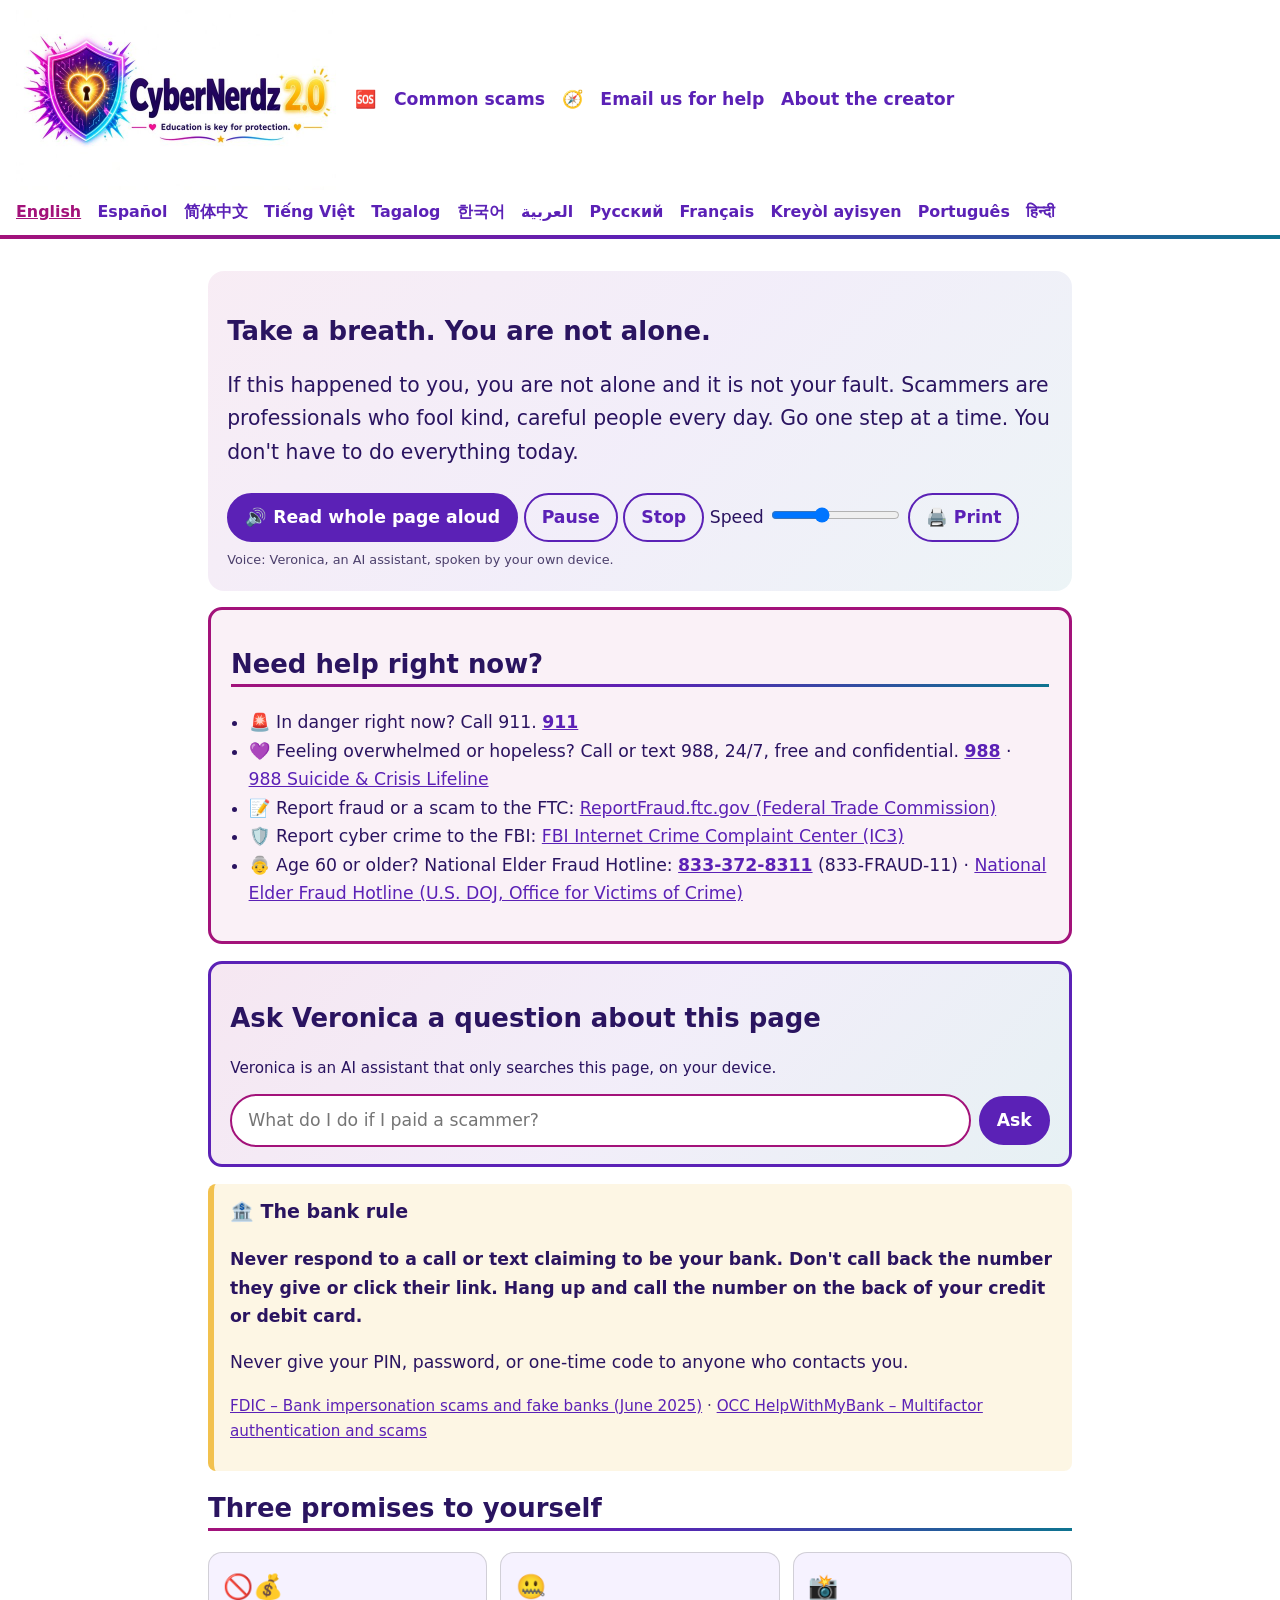
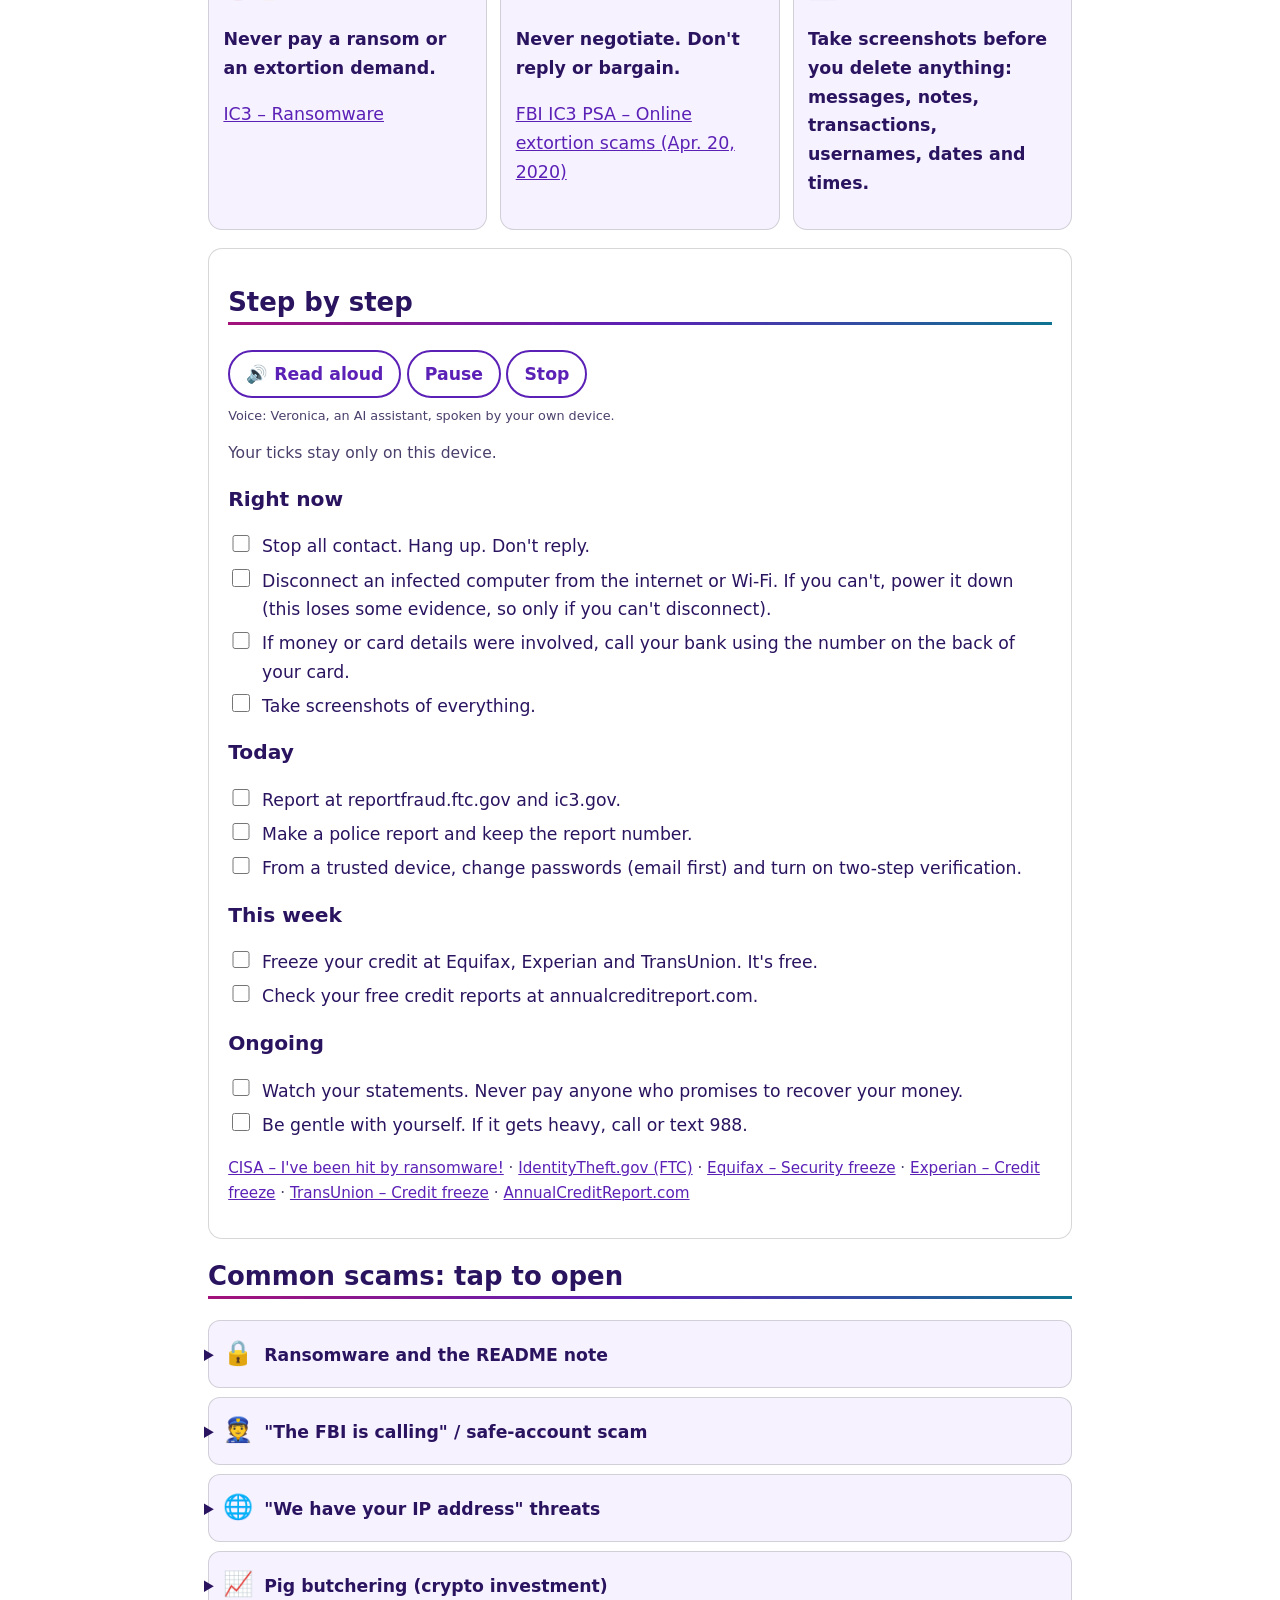
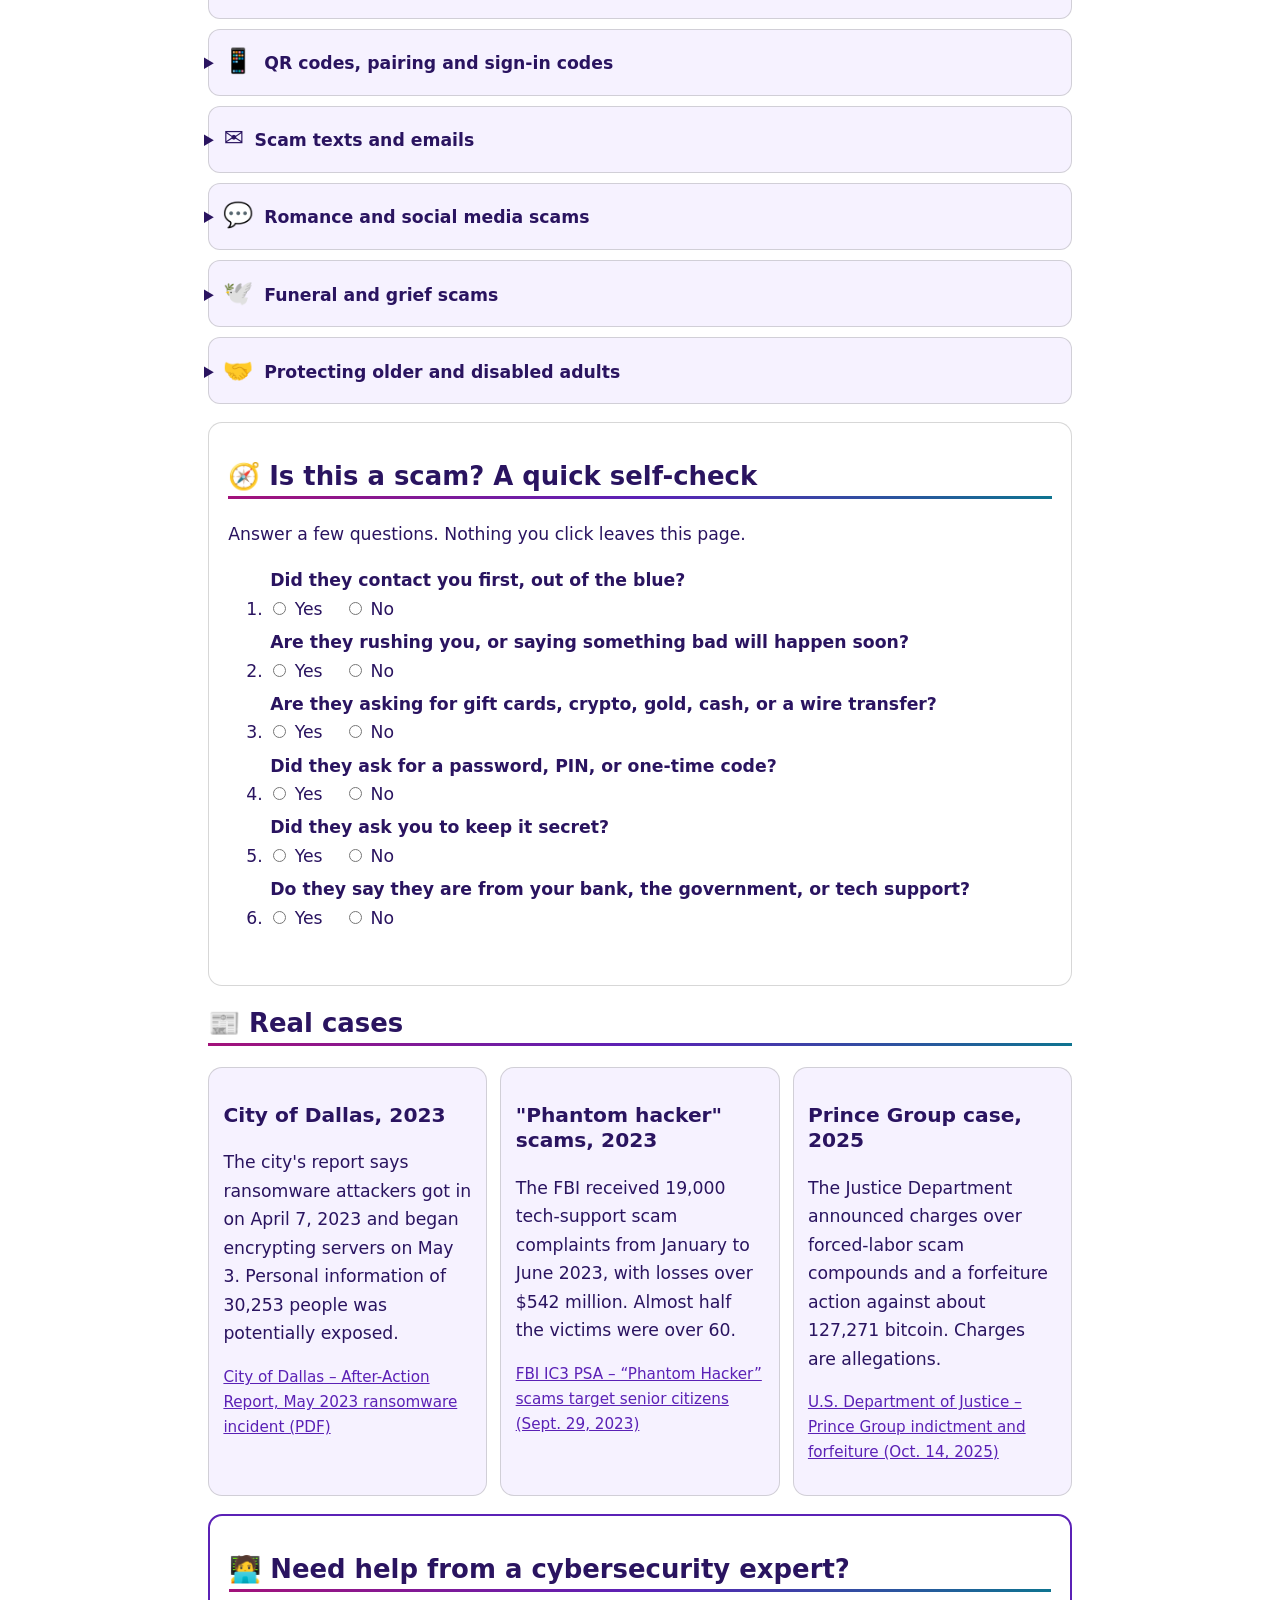
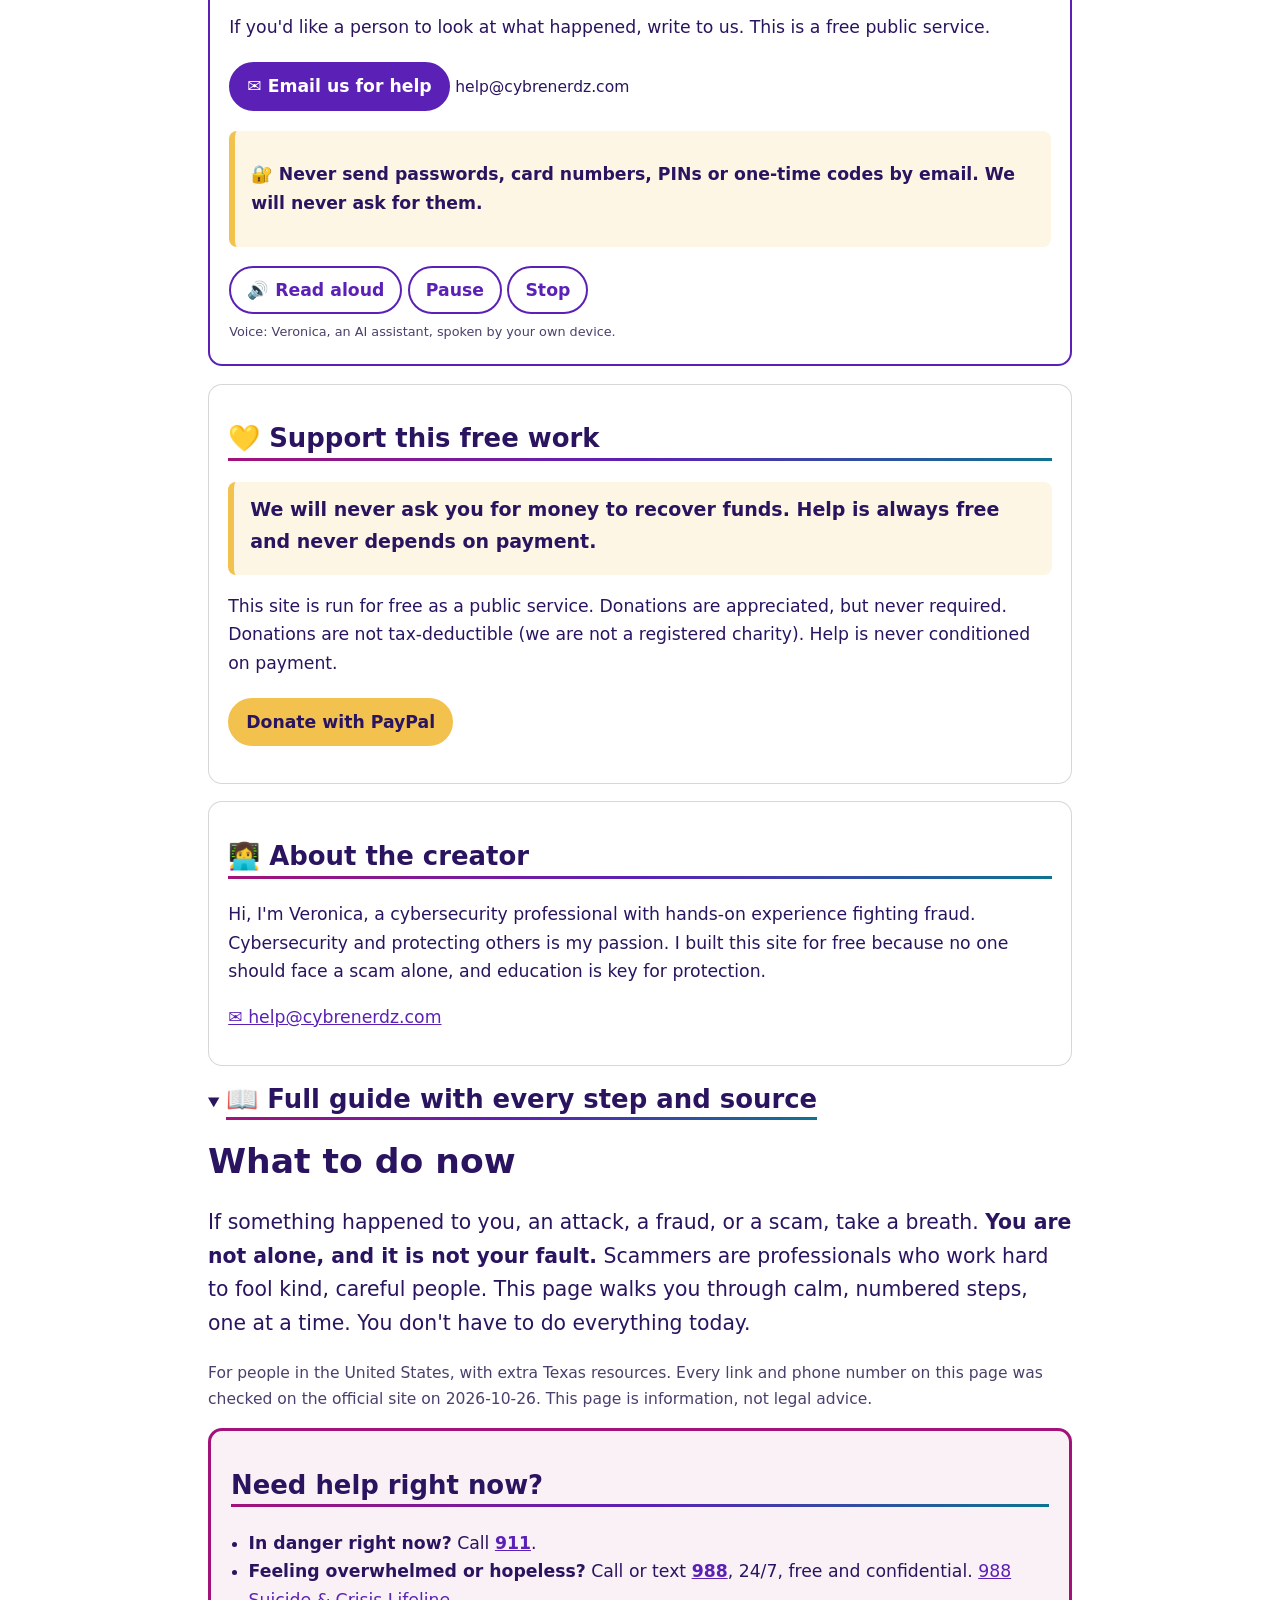
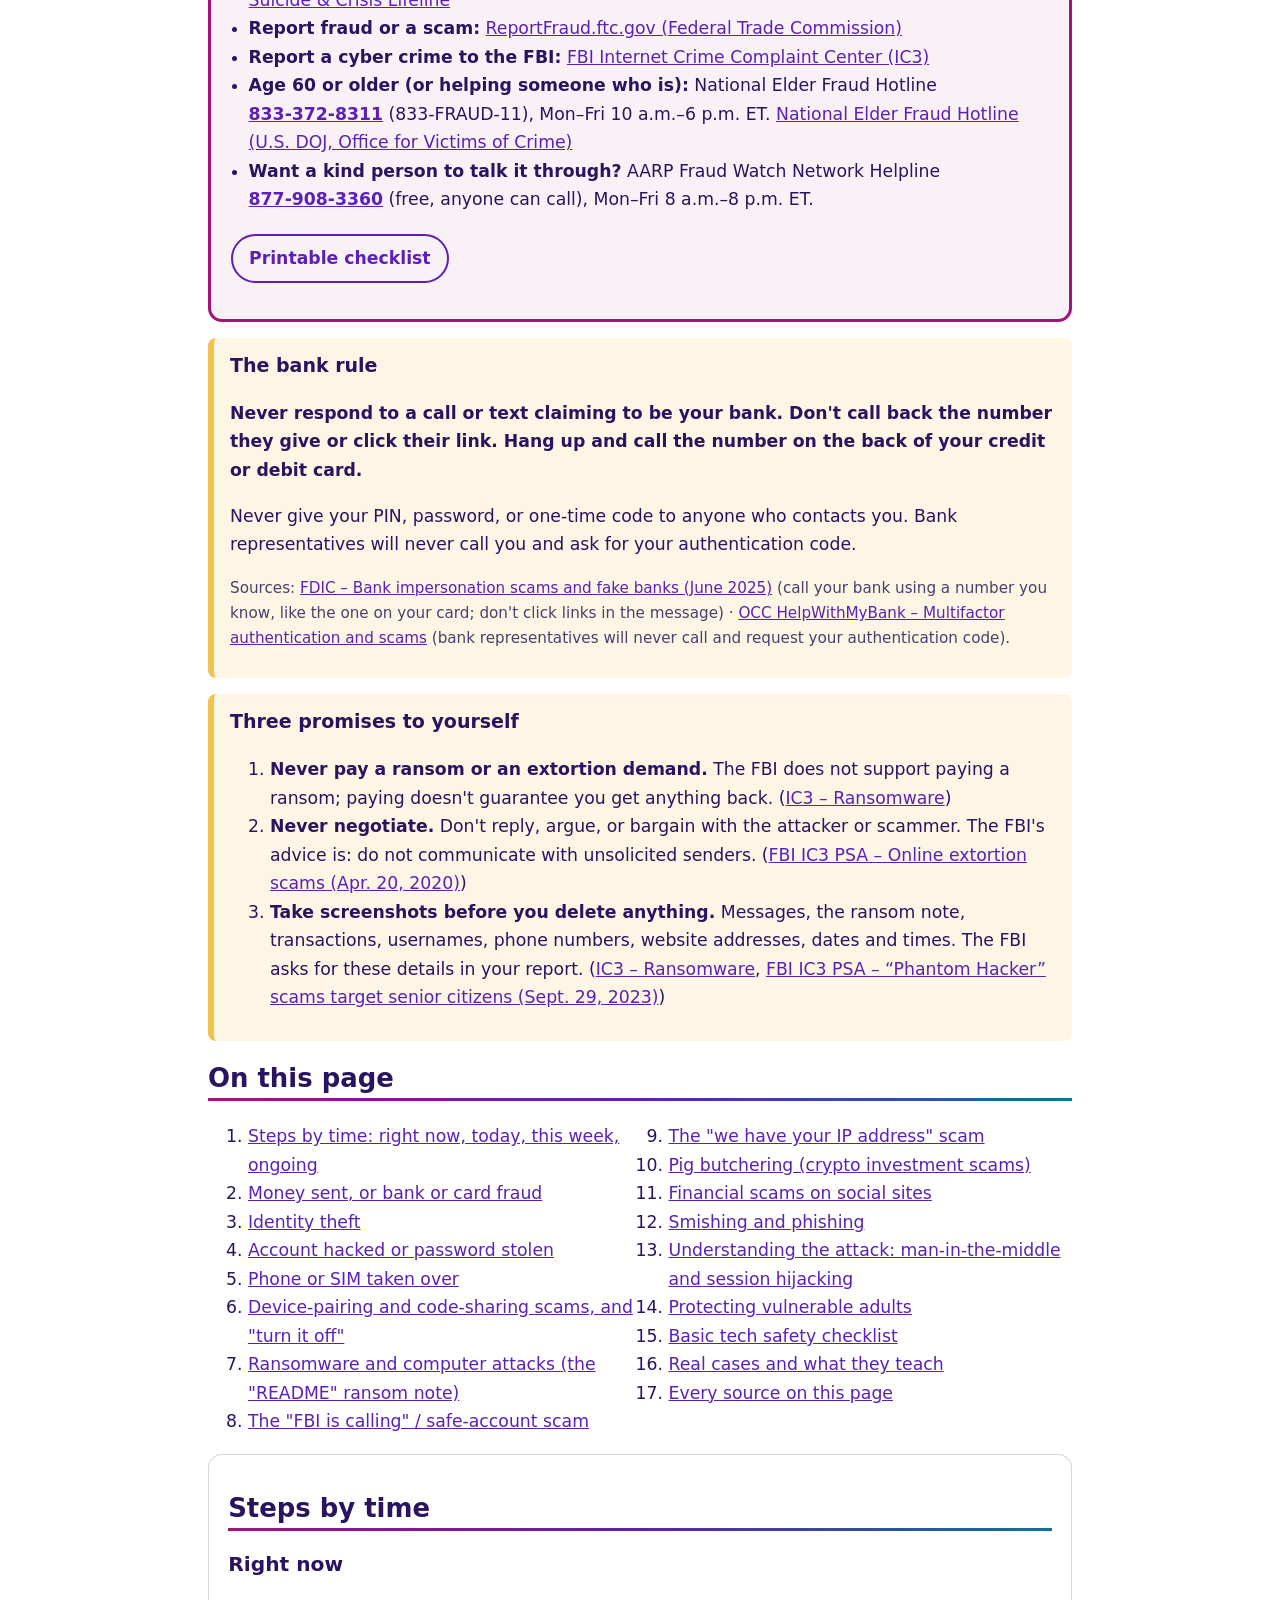
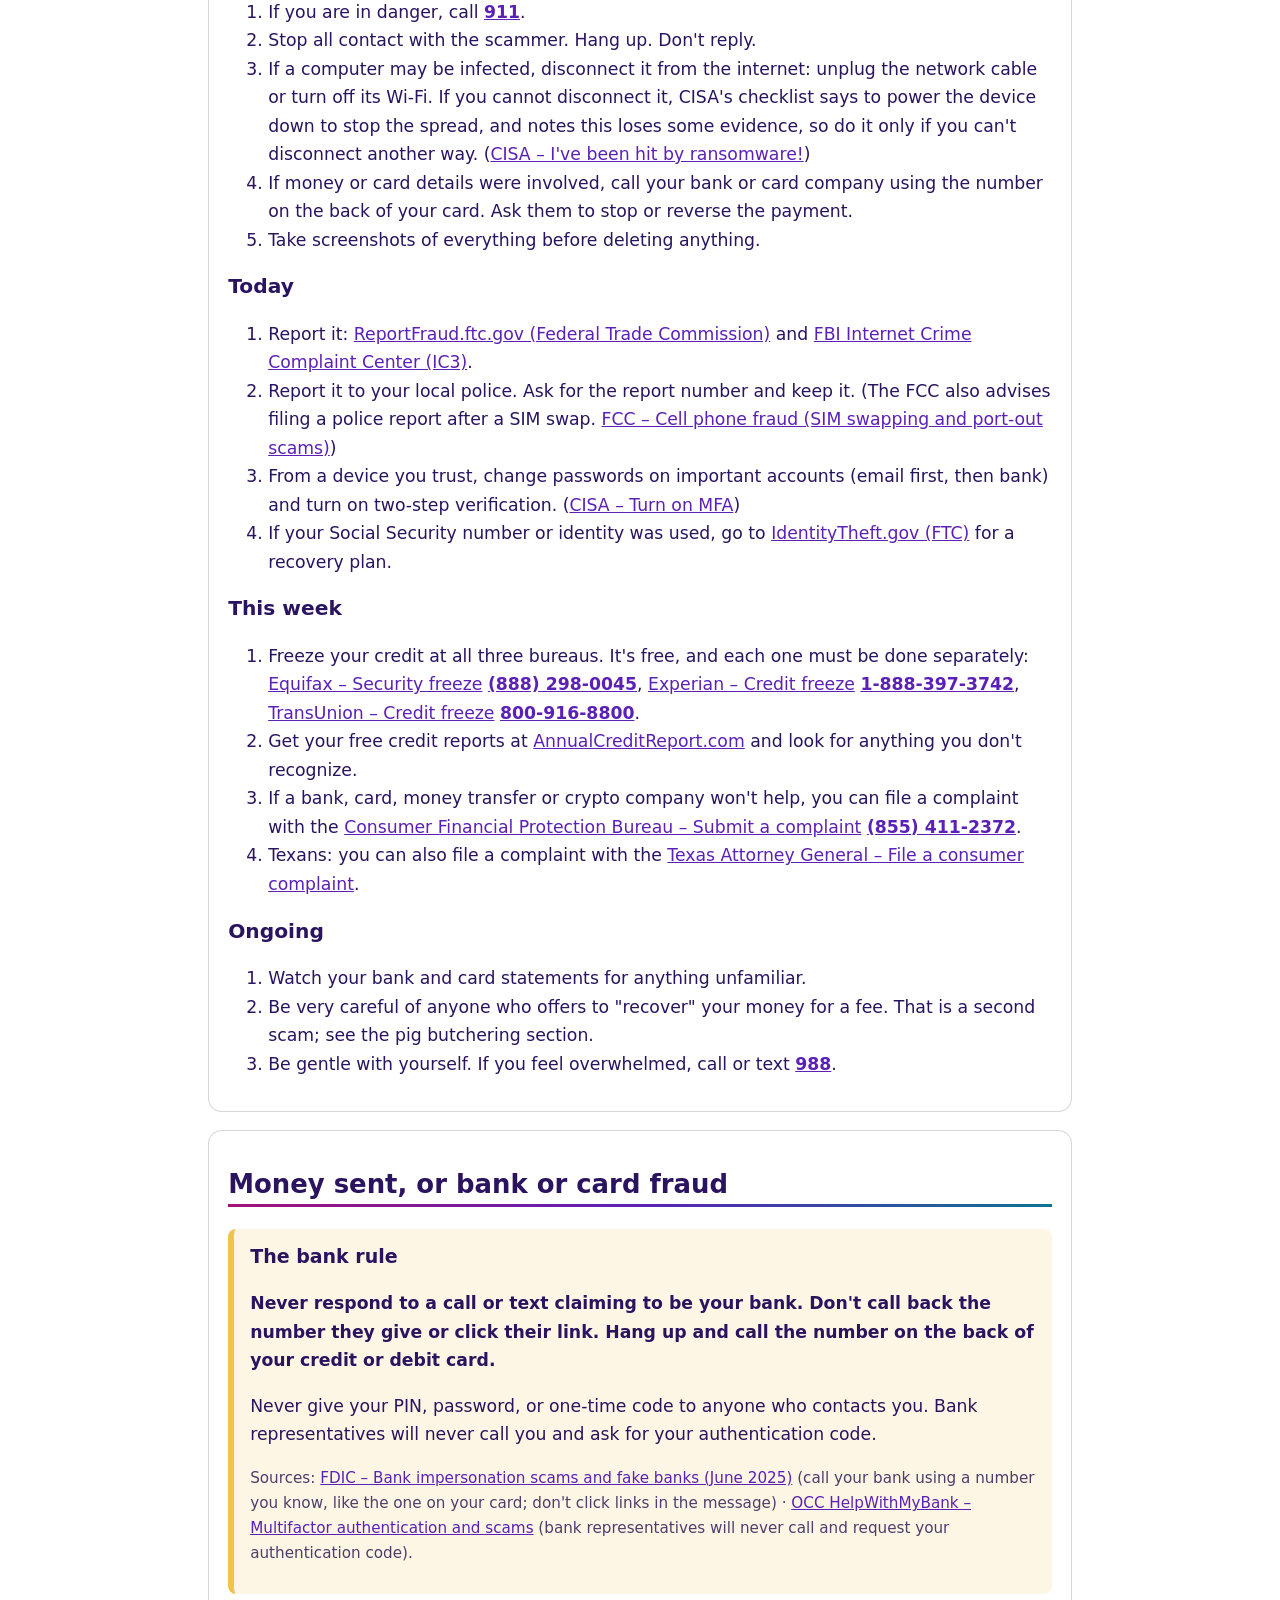
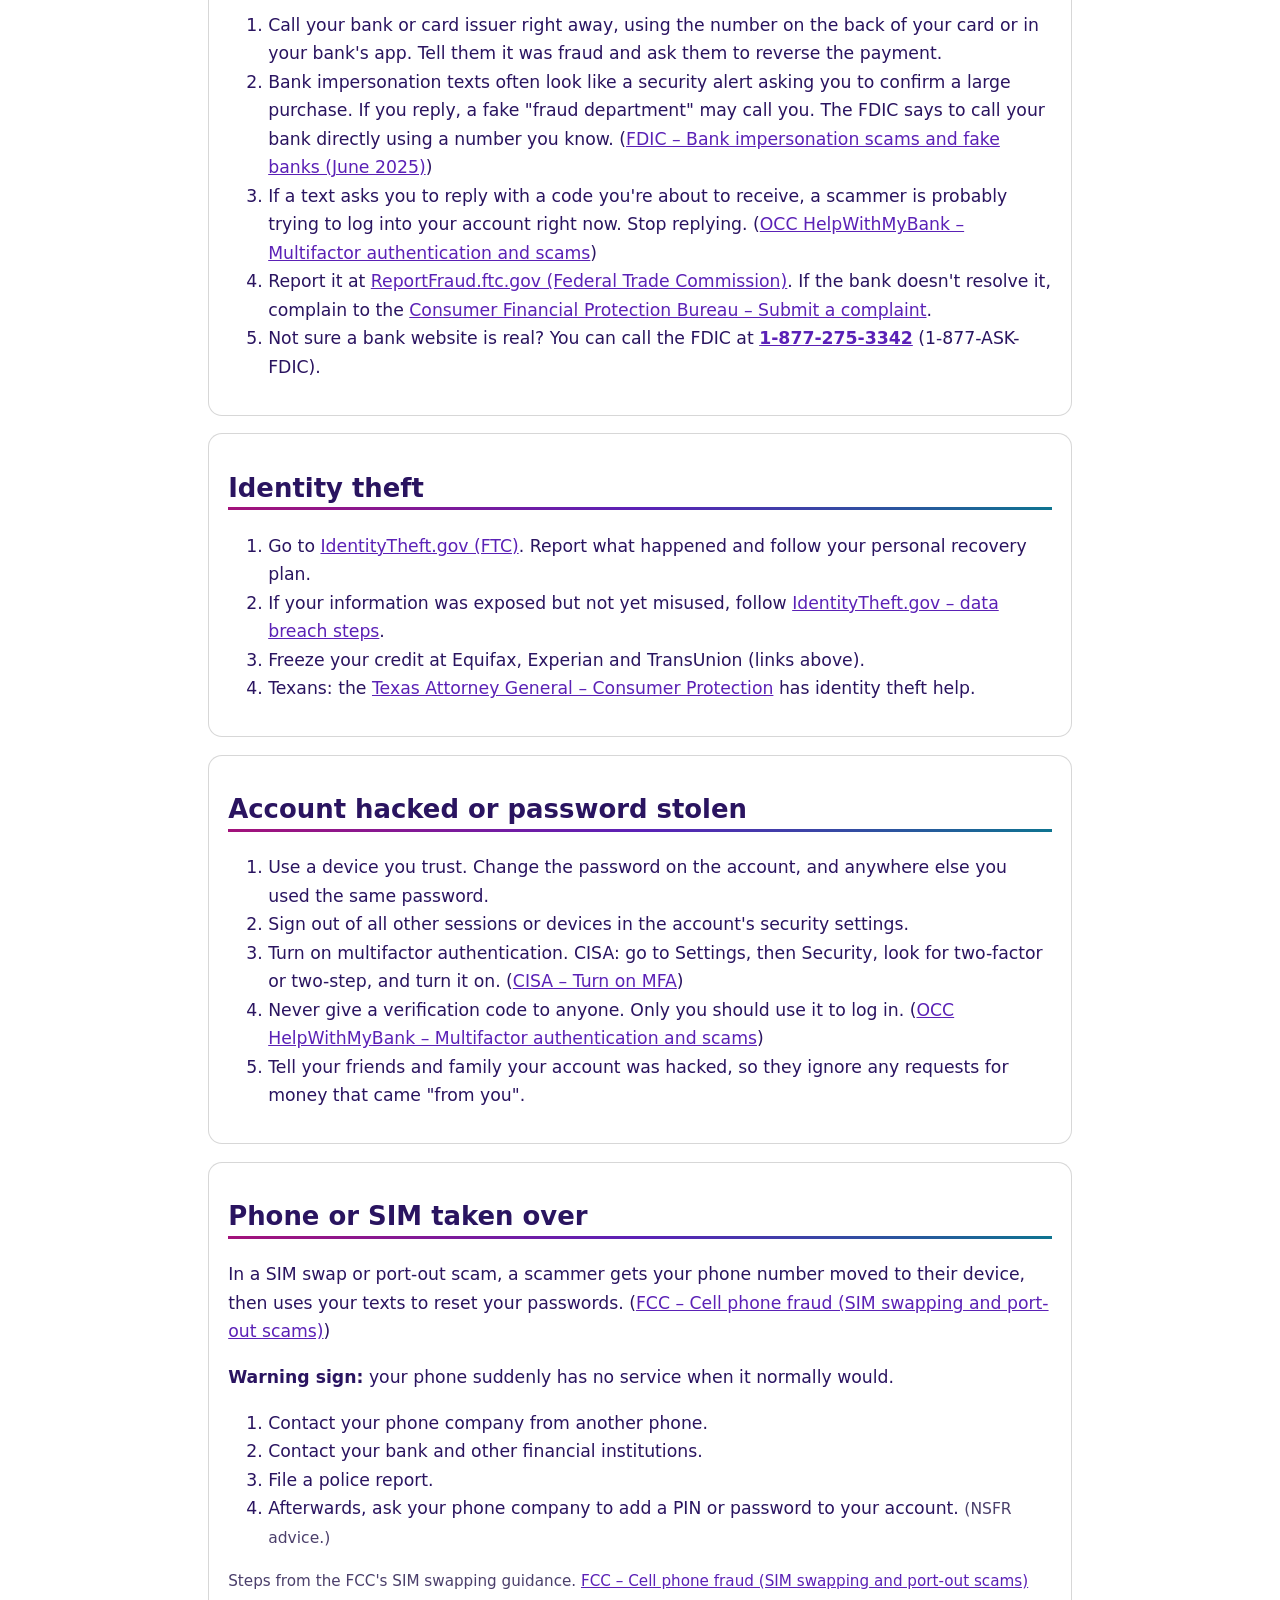
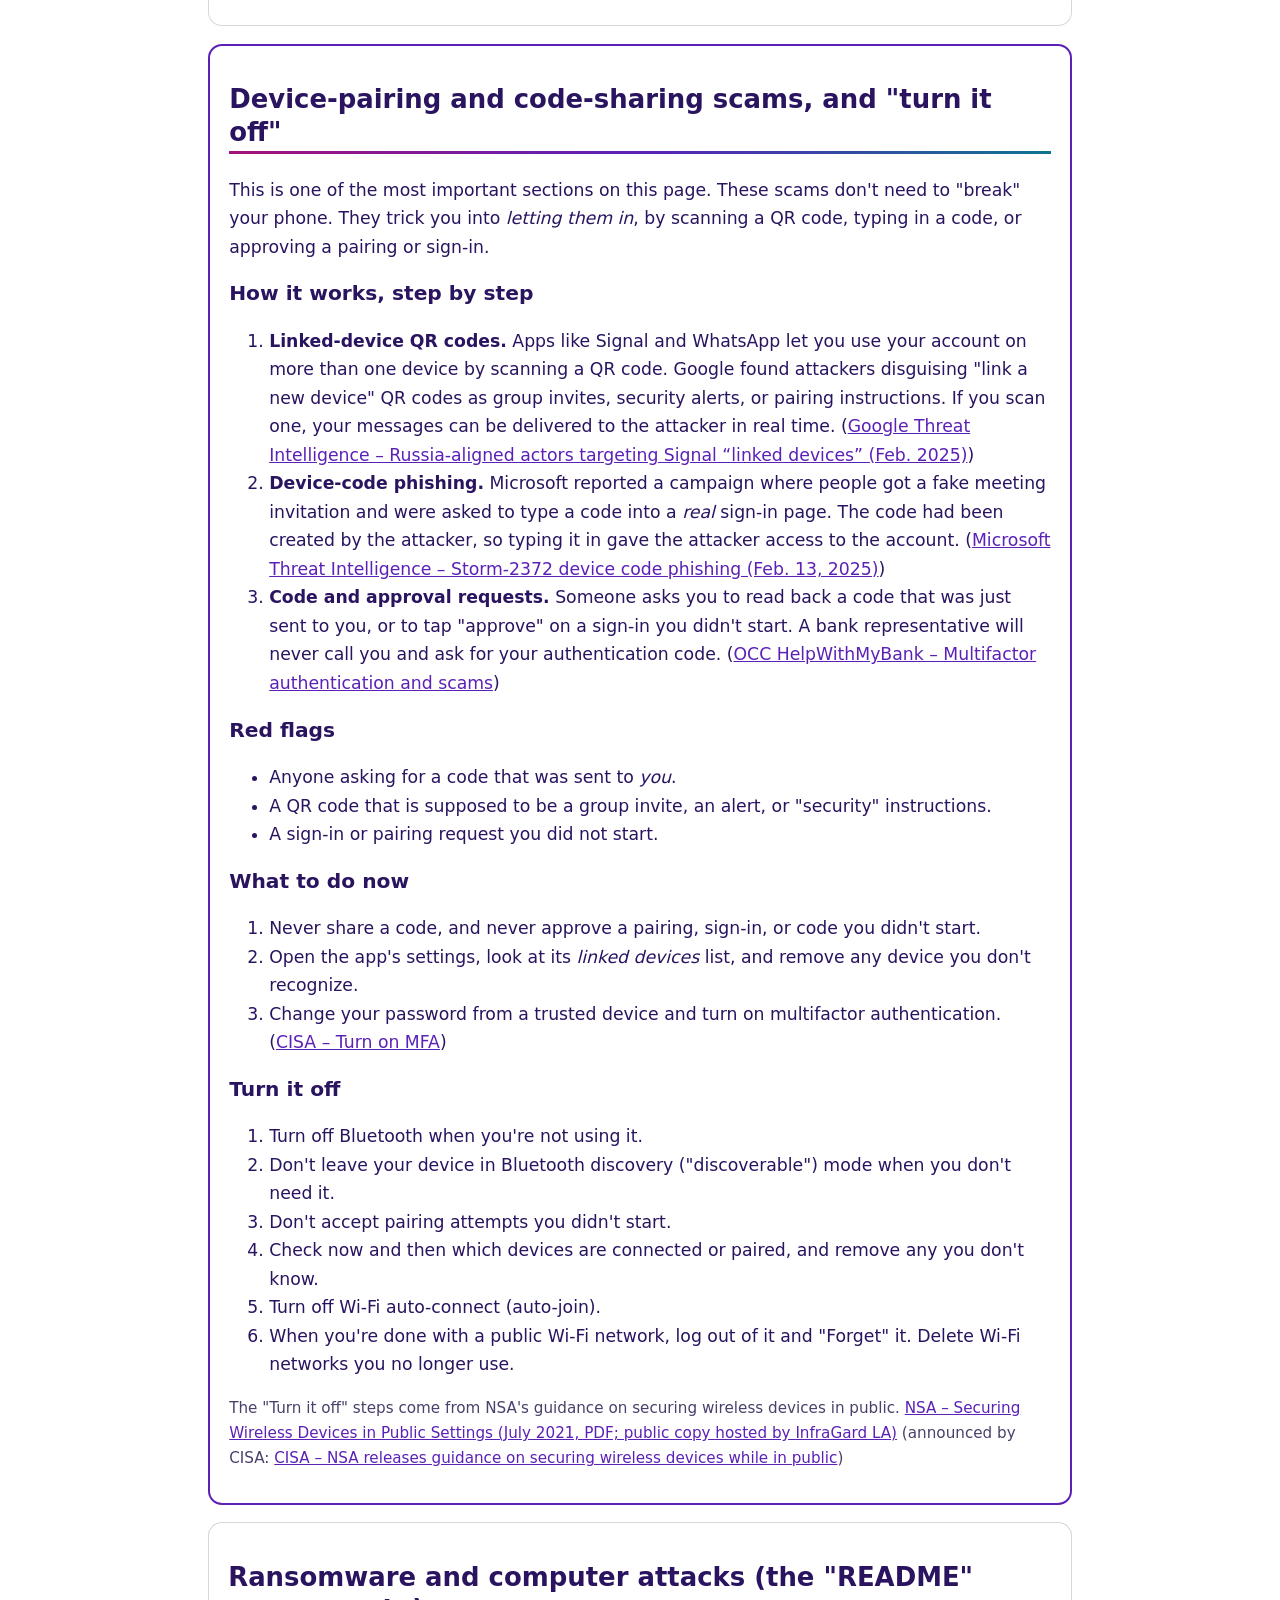
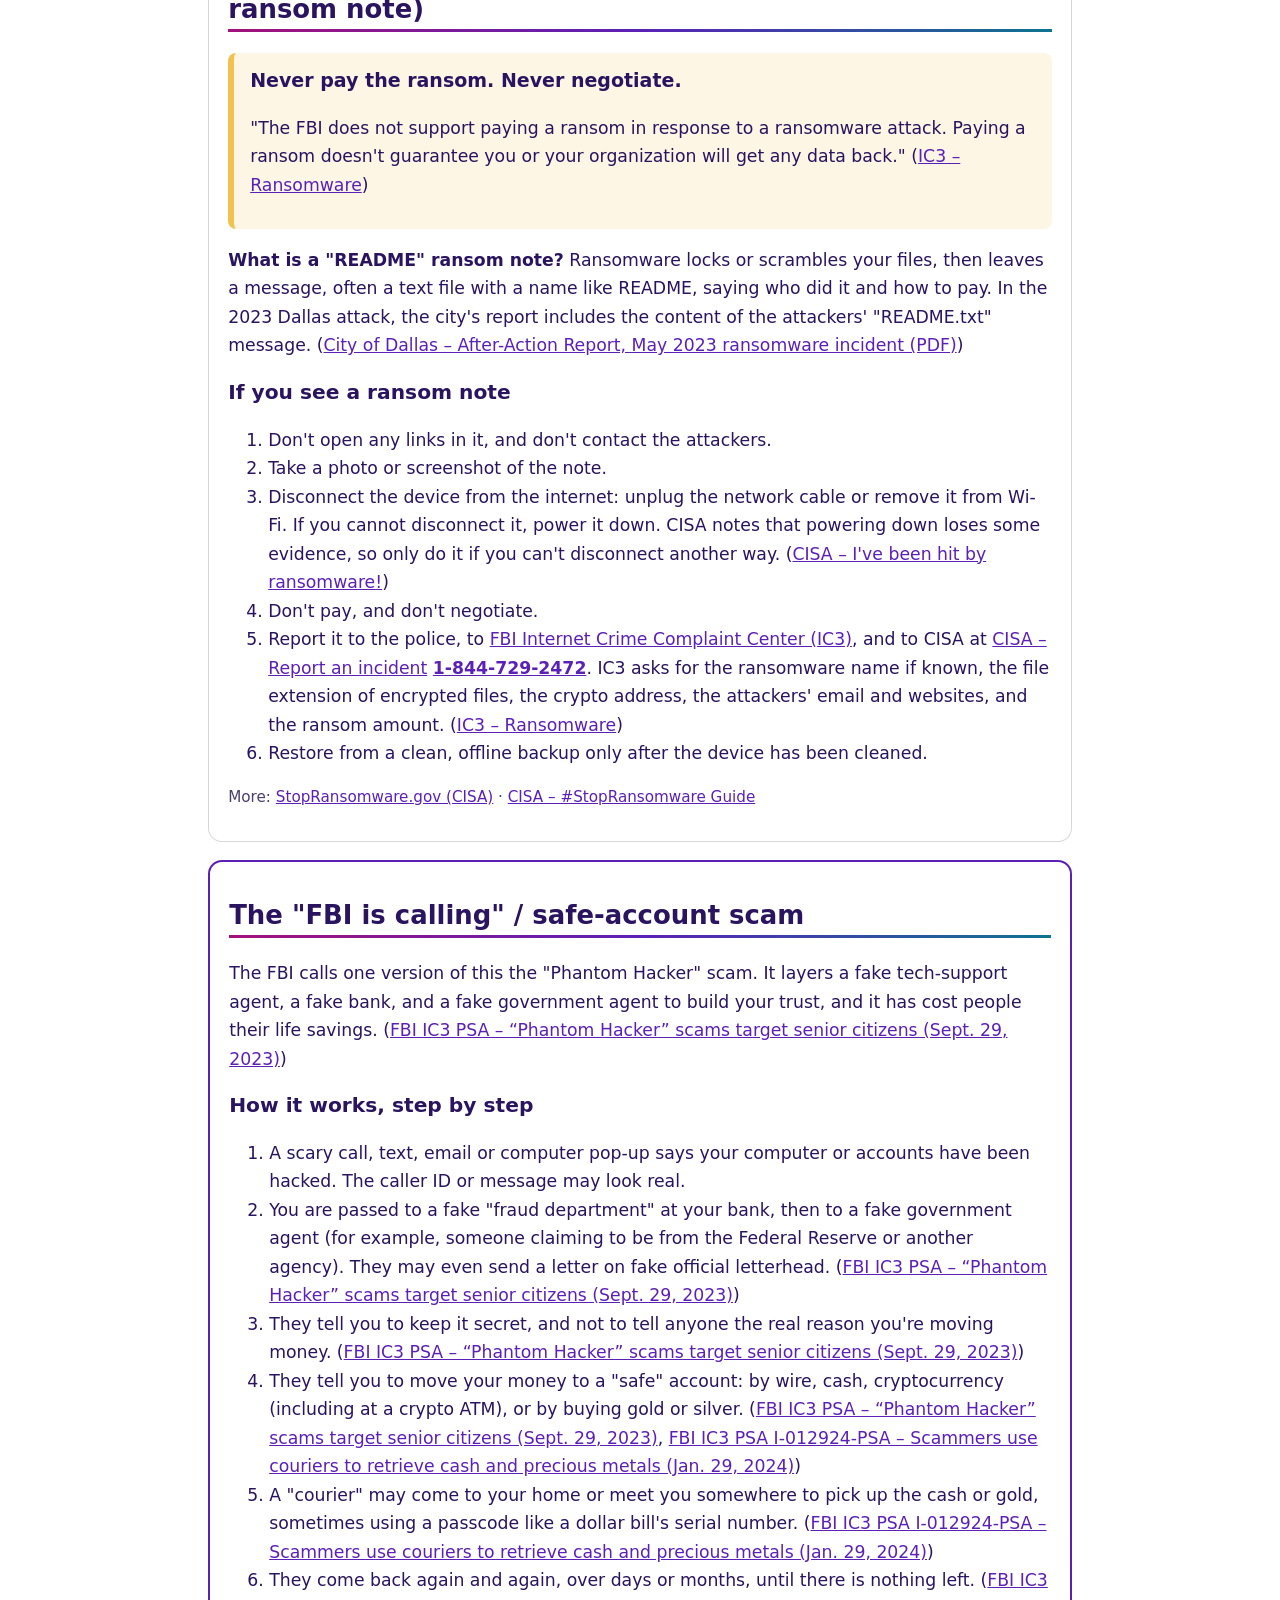
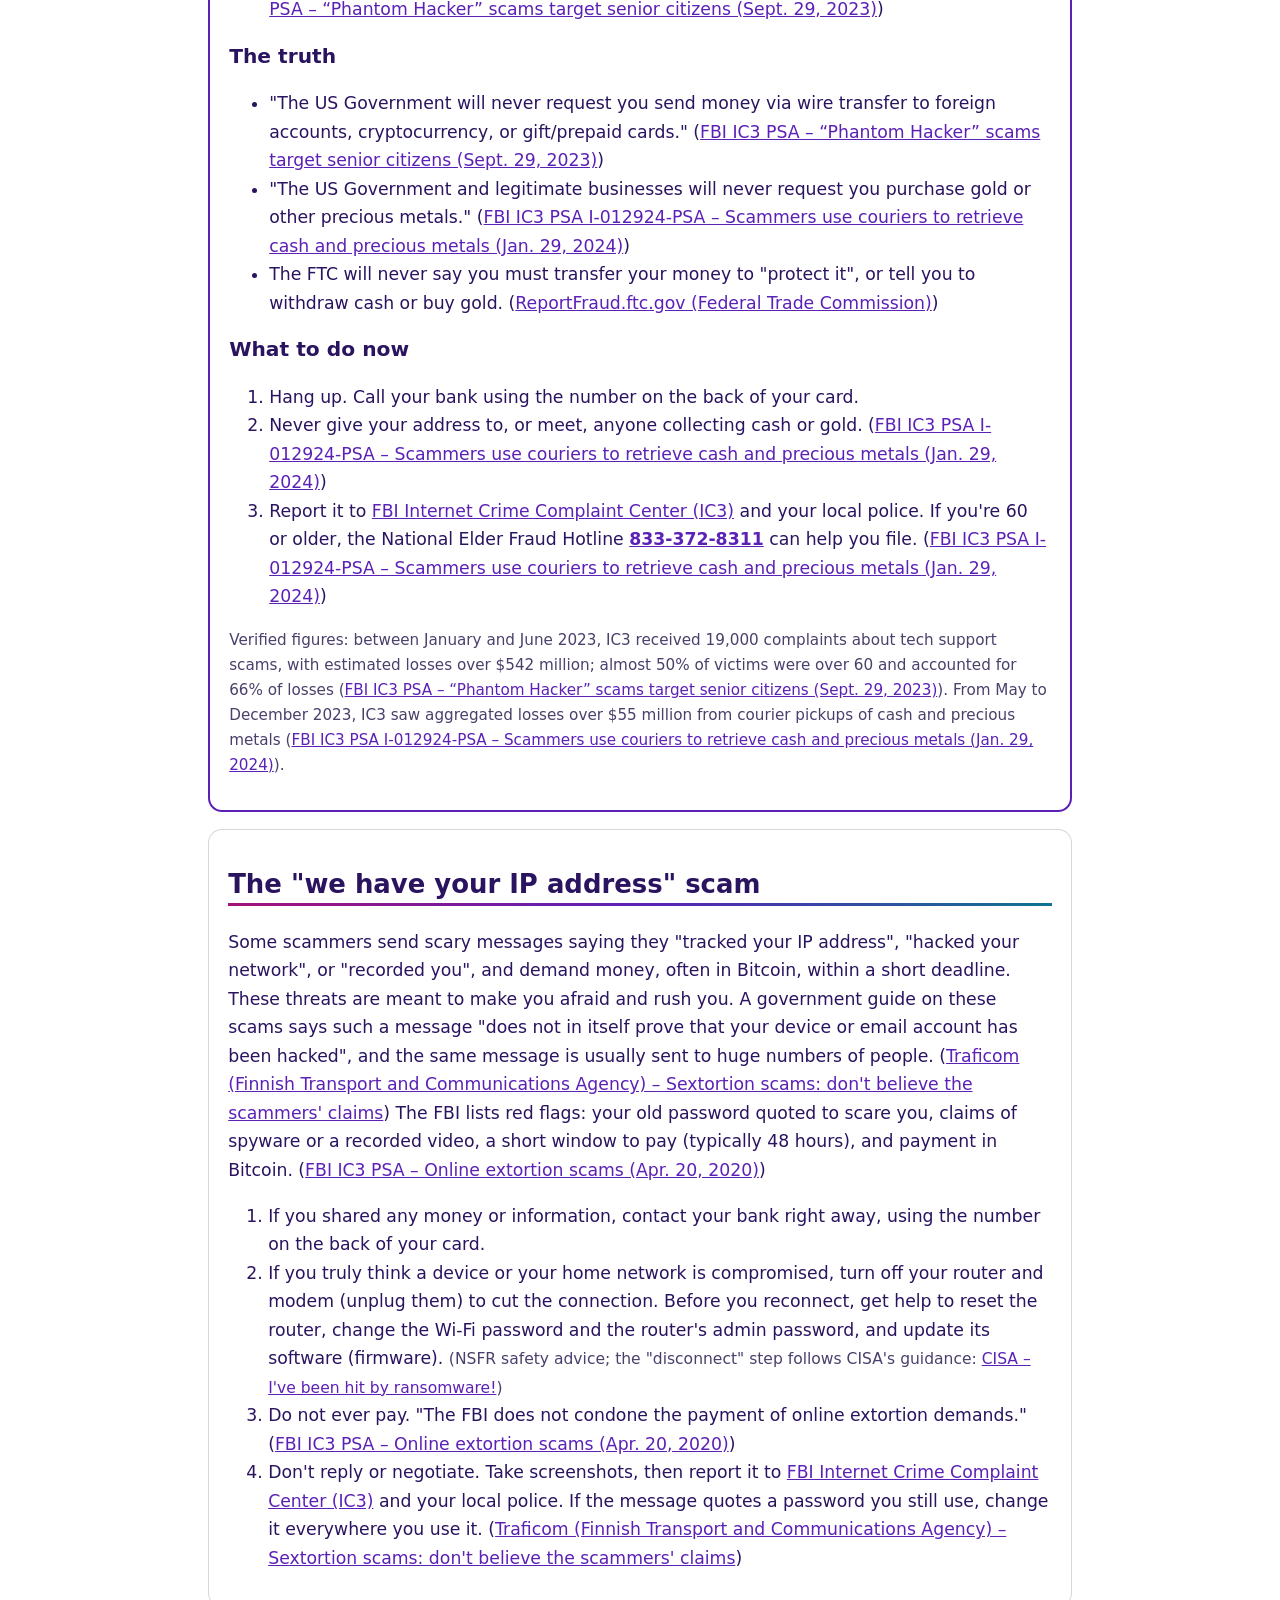
==== commit 41d345dd: "Count visits with Cloudflare Web Analytics." ====
--- a/index.html
+++ b/index.html
@@ -1,7 +1,7 @@
 <!doctype html>
 <html lang="en" dir="ltr" data-voice="en-US"><head><meta charset="utf-8"><meta name="viewport" content="width=device-width, initial-scale=1">
 <meta name="referrer" content="no-referrer">
-<meta http-equiv="Content-Security-Policy" content="default-src 'none'; script-src 'self'; style-src 'self'; img-src 'self'; base-uri 'none'; form-action 'none'">
+<meta http-equiv="Content-Security-Policy" content="default-src 'none'; script-src 'self' https://static.cloudflareinsights.com; style-src 'self'; img-src 'self'; connect-src https://cloudflareinsights.com; base-uri 'none'; form-action 'none'">
 <title>What to do now after an attack, fraud or scam</title><link rel="stylesheet" href="style.css">
 <link rel="icon" type="image/png" sizes="32x32" href="assets/favicon.png">
 <link rel="icon" type="image/png" sizes="512x512" href="assets/favicon-512.png">
@@ -356,4 +356,4 @@
 <section id="sources" class="card"><h2>Every source on this page</h2><p class="small">All checked live on 2026-10-26.</p>
 <ul class="links small"><li><a href="https://reportfraud.ftc.gov/" rel="noopener noreferrer" target="_blank">ReportFraud.ftc.gov (Federal Trade Commission)</a><br><span class="muted">Report a scam, a company, or an unwanted call.</span></li><li><a href="https://www.identitytheft.gov/" rel="noopener noreferrer" target="_blank">IdentityTheft.gov (FTC)</a><br><span class="muted">Report identity theft and get a recovery plan.</span></li><li><a href="https://www.identitytheft.gov/databreach" rel="noopener noreferrer" target="_blank">IdentityTheft.gov – data breach steps</a><br><span class="muted">If your information was exposed but not yet misused.</span></li><li><a href="https://www.ic3.gov/" rel="noopener noreferrer" target="_blank">FBI Internet Crime Complaint Center (IC3)</a><br><span class="muted">Report cyber-enabled crime and fraud to the FBI.</span></li><li><a href="https://www.ic3.gov/CrimeInfo/Ransomware" rel="noopener noreferrer" target="_blank">IC3 – Ransomware</a><br><span class="muted">FBI guidance on ransomware and what to include in a complaint.</span></li><li><a href="https://www.ic3.gov/AnnualReport/Reports/2024_IC3Report.pdf" rel="noopener noreferrer" target="_blank">FBI IC3 2024 Internet Crime Report (PDF)</a><br><span class="muted">Annual figures reported to IC3.</span></li><li><a href="https://www.consumerfinance.gov/complaint/" rel="noopener noreferrer" target="_blank">Consumer Financial Protection Bureau – Submit a complaint</a> · (855) 411-2372<br><span class="muted">Complaints about banks, cards, money transfers, virtual currency, credit reports.</span></li><li><a href="https://www.texasattorneygeneral.gov/consumer-protection" rel="noopener noreferrer" target="_blank">Texas Attorney General – Consumer Protection</a><br><span class="muted">Texas consumer complaints and identity theft help.</span></li><li><a href="https://www.texasattorneygeneral.gov/consumer-protection/file-consumer-complaint" rel="noopener noreferrer" target="_blank">Texas Attorney General – File a consumer complaint</a><br><span class="muted">Online complaint form for Texans.</span></li><li><a href="https://www.aarp.org/money/scams-fraud/helpline/" rel="noopener noreferrer" target="_blank">AARP Fraud Watch Network Helpline</a> · 877-908-3360<br><span class="muted">Free, caring support; Monday–Friday, 8 a.m.–8 p.m. ET. Guidance, not investigation.</span></li><li><a href="https://988lifeline.org/" rel="noopener noreferrer" target="_blank">988 Suicide &amp; Crisis Lifeline</a> · 988<br><span class="muted">Call or text 988, 24/7, free and confidential.</span></li><li><a href="https://www.equifax.com/personal/credit-report-services/credit-freeze/" rel="noopener noreferrer" target="_blank">Equifax – Security freeze</a> · (888) 298-0045<br><span class="muted">Free to place, lift or remove.</span></li><li><a href="https://www.experian.com/help/credit-freeze/" rel="noopener noreferrer" target="_blank">Experian – Credit freeze</a> · 1-888-397-3742<br><span class="muted">Free; you must freeze at each bureau separately.</span></li><li><a href="https://www.transunion.com/credit-freeze" rel="noopener noreferrer" target="_blank">TransUnion – Credit freeze</a> · 800-916-8800<br><span class="muted">Free; does not affect your credit score.</span></li><li><a href="https://www.annualcreditreport.com/" rel="noopener noreferrer" target="_blank">AnnualCreditReport.com</a><br><span class="muted">The official site for free credit reports.</span></li><li><a href="https://www.fcc.gov/cell-phone-fraud" rel="noopener noreferrer" target="_blank">FCC – Cell phone fraud (SIM swapping and port-out scams)</a><br><span class="muted">How SIM swaps work and what to do.</span></li><li><a href="https://www.cisa.gov/stopransomware/ive-been-hit-ransomware" rel="noopener noreferrer" target="_blank">CISA – I&#39;ve been hit by ransomware!</a><br><span class="muted">CISA/FBI/NSA/MS-ISAC ransomware response checklist.</span></li><li><a href="https://www.cisa.gov/stopransomware/ransomware-guide" rel="noopener noreferrer" target="_blank">CISA – #StopRansomware Guide</a><br><span class="muted">Full joint ransomware guide.</span></li><li><a href="https://www.cisa.gov/stopransomware" rel="noopener noreferrer" target="_blank">StopRansomware.gov (CISA)</a><br><span class="muted">Whole-of-government ransomware resources.</span></li><li><a href="https://www.cisa.gov/report" rel="noopener noreferrer" target="_blank">CISA – Report an incident</a> · 1-844-729-2472<br><span class="muted">1-844-Say-CISA.</span></li><li><a href="https://www.cisa.gov/secure-our-world/turn-mfa" rel="noopener noreferrer" target="_blank">CISA – Turn on MFA</a><br><span class="muted">Step-by-step: turn on multifactor authentication.</span></li><li><a href="https://www.govinfo.gov/content/pkg/GOVPUB-FT-PURL-gpo18584/pdf/GOVPUB-FT-PURL-gpo18584.pdf" rel="noopener noreferrer" target="_blank">FTC – Wise Up about Wi-Fi (PDF, govinfo.gov)</a><br><span class="muted">FTC tips for public wireless networks.</span></li><li><a href="https://www.cisa.gov/news-events/cybersecurity-advisories/aa23-320a" rel="noopener noreferrer" target="_blank">CISA/FBI advisory AA23-320A – Scattered Spider</a><br><span class="muted">Joint advisory, first published Nov. 16, 2023, updated July 29, 2025.</span></li><li><a href="https://www.hhs.gov/hipaa/for-professionals/special-topics/change-healthcare-cybersecurity-incident-frequently-asked-questions/index.html" rel="noopener noreferrer" target="_blank">HHS – Change Healthcare cybersecurity incident FAQ</a><br><span class="muted">Office for Civil Rights FAQ.</span></li><li><a href="https://dallascityhall.com/departments/ciservices/DCH%20Documents/dallas-after-action-review-slideshow-of-ransomware-attack.pdf" rel="noopener noreferrer" target="_blank">City of Dallas – After-Action Report, May 2023 ransomware incident (PDF)</a><br><span class="muted">City of Dallas report.</span></li><li><a href="https://seclists.org/cert/2001/22" rel="noopener noreferrer" target="_blank">CERT Advisory CA-2001-26 Nimda Worm (archived copy)</a><br><span class="muted">CERT/CC, Sept. 18, 2001.</span></li><li><a href="https://web.archive.org/web/20001204063700/http://www.cert.org/advisories/CA-2000-04.html" rel="noopener noreferrer" target="_blank">CERT Advisory CA-2000-04 Love Letter Worm (Internet Archive copy)</a><br><span class="muted">CERT/CC, May 4, 2000.</span></li><li><a href="https://www.justice.gov/opa/pr/chairman-prince-group-indicted-operating-cambodian-forced-labor-scam-compounds-engaged" rel="noopener noreferrer" target="_blank">U.S. Department of Justice – Prince Group indictment and forfeiture (Oct. 14, 2025)</a><br><span class="muted">DOJ press release.</span></li><li><a href="https://www.fincen.gov/sites/default/files/shared/FinCEN_Alert_Pig_Butchering_FINAL_508c.pdf" rel="noopener noreferrer" target="_blank">FinCEN Alert FIN-2023-Alert005 on “pig butchering” (PDF)</a><br><span class="muted">U.S. Treasury FinCEN, Sept. 8, 2023.</span></li><li><a href="https://www.wgem.com/2024/01/24/scammers-target-grieving-families-with-fake-facebook-pages/" rel="noopener noreferrer" target="_blank">WGEM News – BBB warns of fake funeral livestream pages (Jan. 2024)</a><br><span class="muted">Local news report quoting the Better Business Bureau.</span></li><li><a href="https://ovc.ojp.gov/program/stop-elder-fraud/providing-help-restoring-hope" rel="noopener noreferrer" target="_blank">National Elder Fraud Hotline (U.S. DOJ, Office for Victims of Crime)</a> · 833-372-8311<br><span class="muted">833-FRAUD-11. Monday–Friday, 10 a.m.–6 p.m. ET; English, Español, other languages.</span></li><li><a href="https://eldercare.acl.gov/" rel="noopener noreferrer" target="_blank">Eldercare Locator (Administration for Community Living)</a> · 1-800-677-1116<br><span class="muted">Call or text; connects you to local services for older adults.</span></li><li><a href="https://www.dfps.texas.gov/Contact_Us/report_abuse.asp" rel="noopener noreferrer" target="_blank">Texas Abuse Hotline (Texas DFPS – Adult Protective Services)</a> · 1-800-252-5400<br><span class="muted">Report abuse, neglect or exploitation of an older adult or adult with a disability; online at TxAbuseHotline.org. Emergency: 911.</span></li><li><a href="https://www.txabusehotline.org/" rel="noopener noreferrer" target="_blank">TxAbuseHotline.org (online report)</a><br><span class="muted">Texas online abuse report, linked from the DFPS page.</span></li><li><a href="https://www.ic3.gov/PSA/2024/PSA240412" rel="noopener noreferrer" target="_blank">FBI IC3 PSA I-041224-PSA – Smishing scam regarding debt for road toll services (Apr. 12, 2024)</a><br><span class="muted">FBI public service announcement.</span></li><li><a href="https://www.uspis.gov/news/scam-article/smishing" rel="noopener noreferrer" target="_blank">U.S. Postal Inspection Service – Smishing: package tracking text scams</a><br><span class="muted">USPS-related texts: email spam@uspis.gov; forward texts to 7726.</span></li><li><a href="https://apwg.org/reportphishing/" rel="noopener noreferrer" target="_blank">Anti-Phishing Working Group – Report phishing emails</a><br><span class="muted">Forward phishing emails to reportphishing@apwg.org.</span></li><li><a href="https://www.fdic.gov/consumer-resource-center/2025-06/bank-impersonation-scams-and-fake-banks" rel="noopener noreferrer" target="_blank">FDIC – Bank impersonation scams and fake banks (June 2025)</a> · 1-877-275-3342<br><span class="muted">1-877-ASK-FDIC.</span></li><li><a href="https://www.helpwithmybank.gov/about/message-from-director/past-message-2021-july/index-past-message-2021-july.html" rel="noopener noreferrer" target="_blank">OCC HelpWithMyBank – Multifactor authentication and scams</a><br><span class="muted">Office of the Comptroller of the Currency.</span></li><li><a href="https://www.ic3.gov/PSA/2023/PSA230929" rel="noopener noreferrer" target="_blank">FBI IC3 PSA – “Phantom Hacker” scams target senior citizens (Sept. 29, 2023)</a><br><span class="muted">FBI public service announcement.</span></li><li><a href="https://www.ic3.gov/PSA/2024/PSA240129" rel="noopener noreferrer" target="_blank">FBI IC3 PSA I-012924-PSA – Scammers use couriers to retrieve cash and precious metals (Jan. 29, 2024)</a><br><span class="muted">FBI public service announcement.</span></li><li><a href="https://www.infragard-la.org/wp-content/uploads/2022/10/NSA_CSI_SECURING_WIRELESS_DEVICES_IN_PUBLIC_TLPWHITE.pdf" rel="noopener noreferrer" target="_blank">NSA – Securing Wireless Devices in Public Settings (July 2021, PDF; public copy hosted by InfraGard LA)</a><br><span class="muted">NSA guidance on public Wi-Fi, evil twins, Bluetooth.</span></li><li><a href="https://www.cisa.gov/news-events/alerts/2021/07/30/nsa-releases-guidance-securing-wireless-devices-while-public" rel="noopener noreferrer" target="_blank">CISA – NSA releases guidance on securing wireless devices while in public</a><br><span class="muted">CISA alert, July 30, 2021.</span></li><li><a href="https://www.microsoft.com/en-us/security/blog/2025/02/13/storm-2372-conducts-device-code-phishing-campaign/" rel="noopener noreferrer" target="_blank">Microsoft Threat Intelligence – Storm-2372 device code phishing (Feb. 13, 2025)</a><br><span class="muted">Microsoft Security Blog.</span></li><li><a href="https://cloud.google.com/blog/topics/threat-intelligence/russia-targeting-signal-messenger" rel="noopener noreferrer" target="_blank">Google Threat Intelligence – Russia-aligned actors targeting Signal “linked devices” (Feb. 2025)</a><br><span class="muted">Google Cloud blog.</span></li><li><a href="https://www.ic3.gov/PSA/2020/PSA200420" rel="noopener noreferrer" target="_blank">FBI IC3 PSA – Online extortion scams (Apr. 20, 2020)</a><br><span class="muted">FBI public service announcement.</span></li><li><a href="https://traficom.fi/en/everyday-information-security/sextortion-scams-dont-believe-scammers-claims" rel="noopener noreferrer" target="_blank">Traficom (Finnish Transport and Communications Agency) – Sextortion scams: don&#39;t believe the scammers&#39; claims</a><br><span class="muted">Government guidance, updated Sept. 1, 2026.</span></li><li><a href="https://www.cisa.gov/secure-our-world" rel="noopener noreferrer" target="_blank">CISA – Secure Our World (4 core steps)</a><br><span class="muted">Avoid and report phishing, strong passwords, MFA + password manager, update software.</span></li><li><a href="https://www.cisa.gov/secure-our-world/use-strong-passwords" rel="noopener noreferrer" target="_blank">CISA – Use strong passwords</a><br><span class="muted">Secure Our World.</span></li><li><a href="https://www.cisa.gov/secure-our-world/update-software" rel="noopener noreferrer" target="_blank">CISA – Update software</a><br><span class="muted">Secure Our World.</span></li><li><a href="https://www.cisa.gov/secure-our-world/recognize-and-report-phishing" rel="noopener noreferrer" target="_blank">CISA – Recognize and report phishing</a><br><span class="muted">Secure Our World.</span></li></ul></section>
 <p class="small muted">If something on this page is out of date, please tell us. You did the right thing by looking for help.</p>
-</div></details></main><footer class="site"><p>No tracking, no cookies, no forms. Nothing you do here is sent anywhere.</p><p><a href="#expert">Need help from a cybersecurity expert?</a> · <a href="#support">Support this free work</a> · <a href="#about">About the creator</a> · <a href="checklist.html" hreflang="en">Checklist</a></p></footer></body></html>+</div></details></main><footer class="site"><p>We count visits with Cloudflare Web Analytics, which uses no cookies and doesn't track you across sites. It only records basic, anonymous page-view data. Your checklist ticks, your 'Is this a scam?' answers, Read aloud and your questions to Veronica stay on your device and are never sent anywhere.</p><p><a href="#expert">Need help from a cybersecurity expert?</a> · <a href="#support">Support this free work</a> · <a href="#about">About the creator</a> · <a href="checklist.html" hreflang="en">Checklist</a></p></footer><script defer src='https://static.cloudflareinsights.com/beacon.min.js' data-cf-beacon='{"token": "b9d35d202a1a4cb9be90fd8a0bf896b5"}'></script></body></html>
--- a/style.css
+++ b/style.css
@@ -35,10 +35,26 @@
 .quiz fieldset{border:0;padding:0;margin:.3rem 0}.quiz legend{font-weight:600}.quiz label{margin-inline-end:1rem}
 .quiz-out{font-weight:700;font-size:1.1em;padding:.6rem;border-radius:8px}.quiz-out.lvl0{background:rgba(14,116,144,.12)}.quiz-out.lvl1{background:rgba(242,193,78,.25)}.quiz-out.lvl2{background:rgba(163,18,122,.14)}
 .tts{margin:.4rem 0}.speed{white-space:nowrap}
+.tts-note{display:block;margin:.35rem 0 0;font-size:.8rem;font-weight:500;line-height:1.45;color:var(--muted)}
+.tts-measure{position:absolute;width:42rem;left:-12000px;top:0;overflow:hidden}
+.ask{border:3px solid var(--violet);background:linear-gradient(135deg,rgba(163,18,122,.1),rgba(91,33,182,.08),rgba(14,116,144,.1))}
+.ask h2{border:0;padding:0}
+.ask-disclose{margin:.15rem 0 .75rem;font-size:.95rem}
+.ask .ask-row{display:flex;flex-wrap:wrap;gap:.5rem;align-items:center}
+.ask input[type="search"]{flex:1 1 14rem;min-width:0;font:inherit;color:var(--ink);background:var(--bg);border:2px solid var(--magenta);border-radius:999px;padding:.65rem 1rem}
+.ask-bubble{display:grid;gap:.7rem;margin-top:.9rem}
+.ask-hit-card{background:var(--soft);border-radius:14px;padding:.8rem .95rem;border-inline-start:6px solid var(--magenta)}
+.ask-passage{margin:0 0 .45rem;padding:0;border:0;background:transparent;font-family:inherit;font-size:1rem}
+.ask-jump{font-weight:800}
+.ask-miss{margin:.7rem 0 0}
+.ask-hit{box-shadow:0 0 0 4px var(--gold);border-radius:14px}
+@media (prefers-reduced-motion:no-preference){.ask-hit{animation:askglow 1.2s ease}}
+@keyframes askglow{from{box-shadow:0 0 0 0 var(--gold)}to{box-shadow:0 0 0 4px var(--gold)}}
+@media (max-width:640px){.ask .ask-row{flex-direction:column;align-items:stretch}.ask .ask-go{width:100%}}
 .example{border:1px dashed #888;border-radius:8px;padding:.6rem .9rem;margin:.6rem 0}.example .label{font-size:.8em;text-transform:uppercase;letter-spacing:.05em;margin:0}
 blockquote{margin:.4rem 0;padding:.4rem .8rem;border-inline-start:4px solid var(--cyan);font-family:ui-monospace,monospace;overflow-wrap:anywhere}
 details.guide>summary{cursor:pointer}details.guide>summary h2{display:inline}
 .toc ol{columns:2 16rem}
 [dir=rtl] body{text-align:right}
-@media print{header.site nav,.langs,.toolbar,.tts,.btn,.skip-link,.quiz,.toc{display:none!important}.card,.lifeline{border:1px solid #999;break-inside:avoid-page}details{display:block}details>*{display:block}a.src::after{content:" (" attr(href) ")";font-size:.8em;word-break:break-all}a{color:#000}body{color:#000;background:#fff}}
+@media print{header.site nav,.langs,.toolbar,.tts,.tts-note,.ask,.btn,.skip-link,.quiz,.toc{display:none!important}.card,.lifeline{border:1px solid #999;break-inside:avoid-page}details{display:block}details>*{display:block}a.src::after{content:" (" attr(href) ")";font-size:.8em;word-break:break-all}a{color:#000}body{color:#000;background:#fff}}
 .tel,.ltr{direction:ltr;unicode-bidi:isolate}
